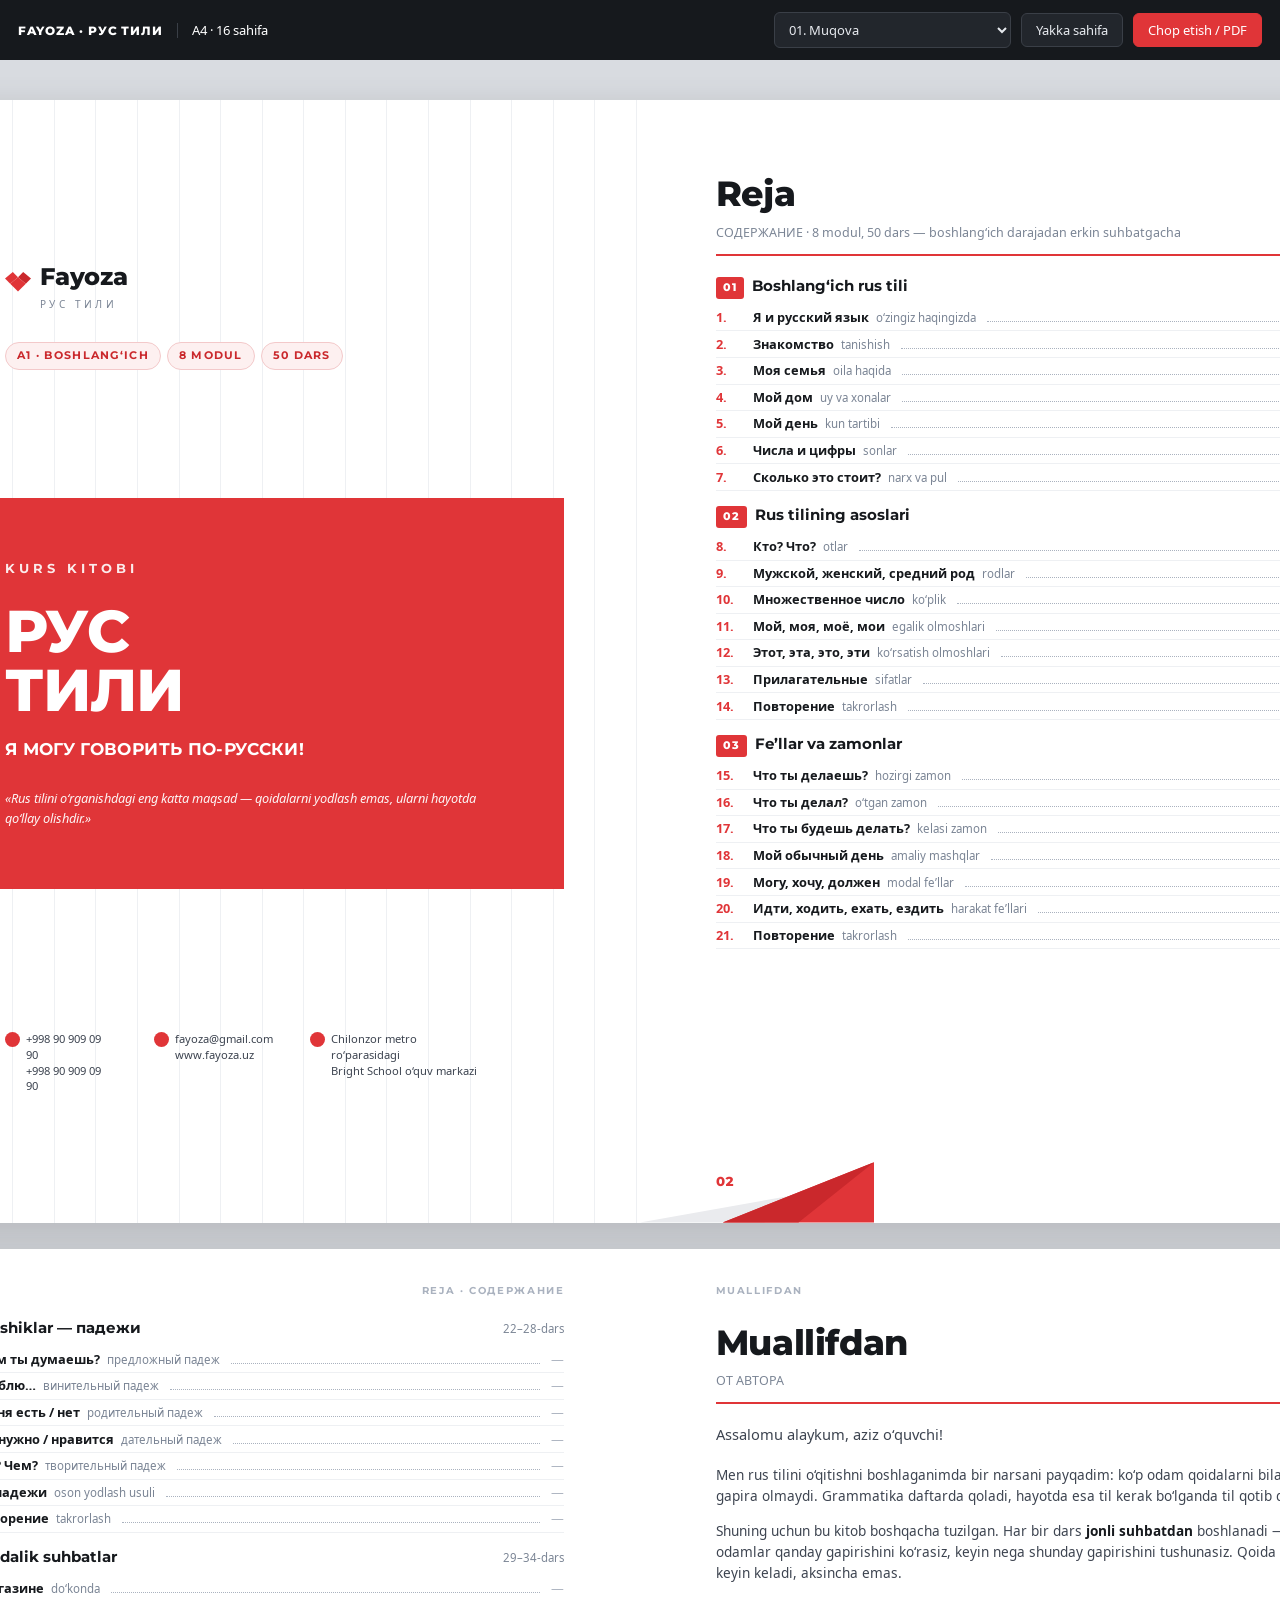
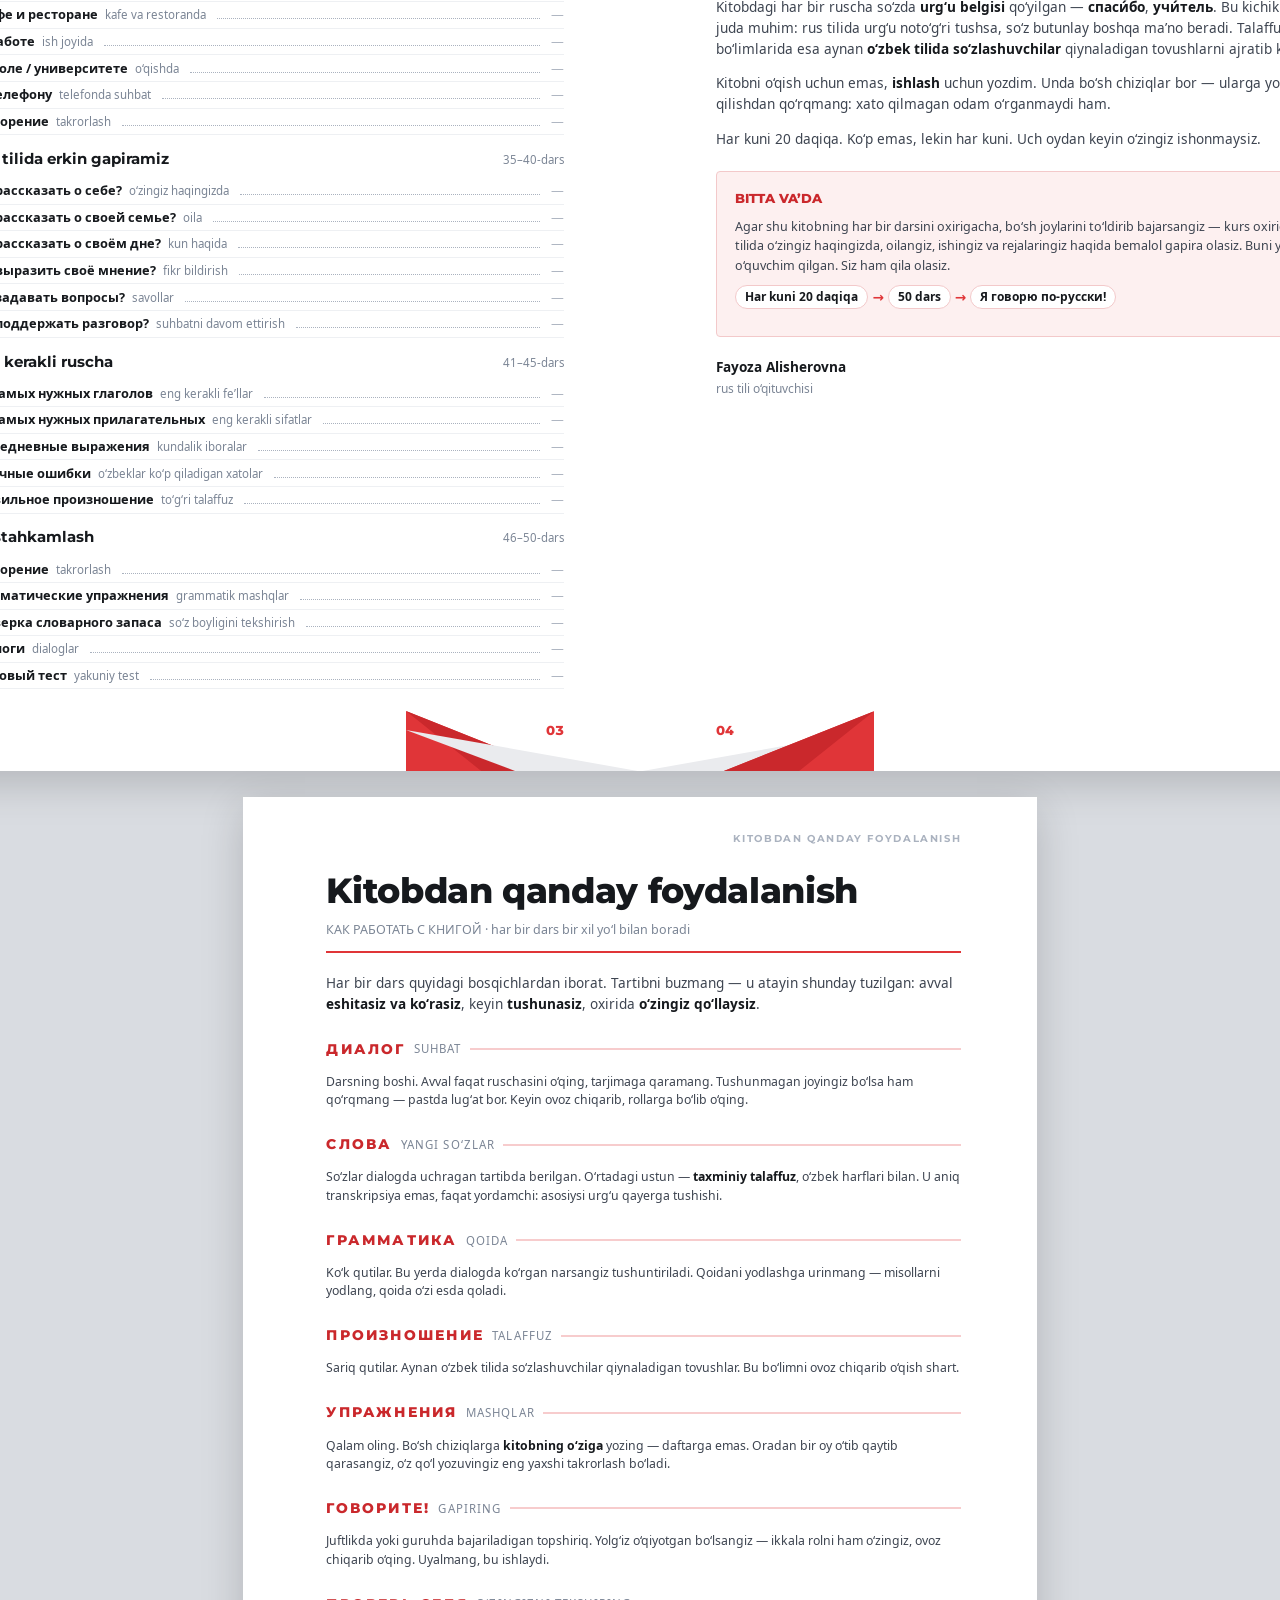
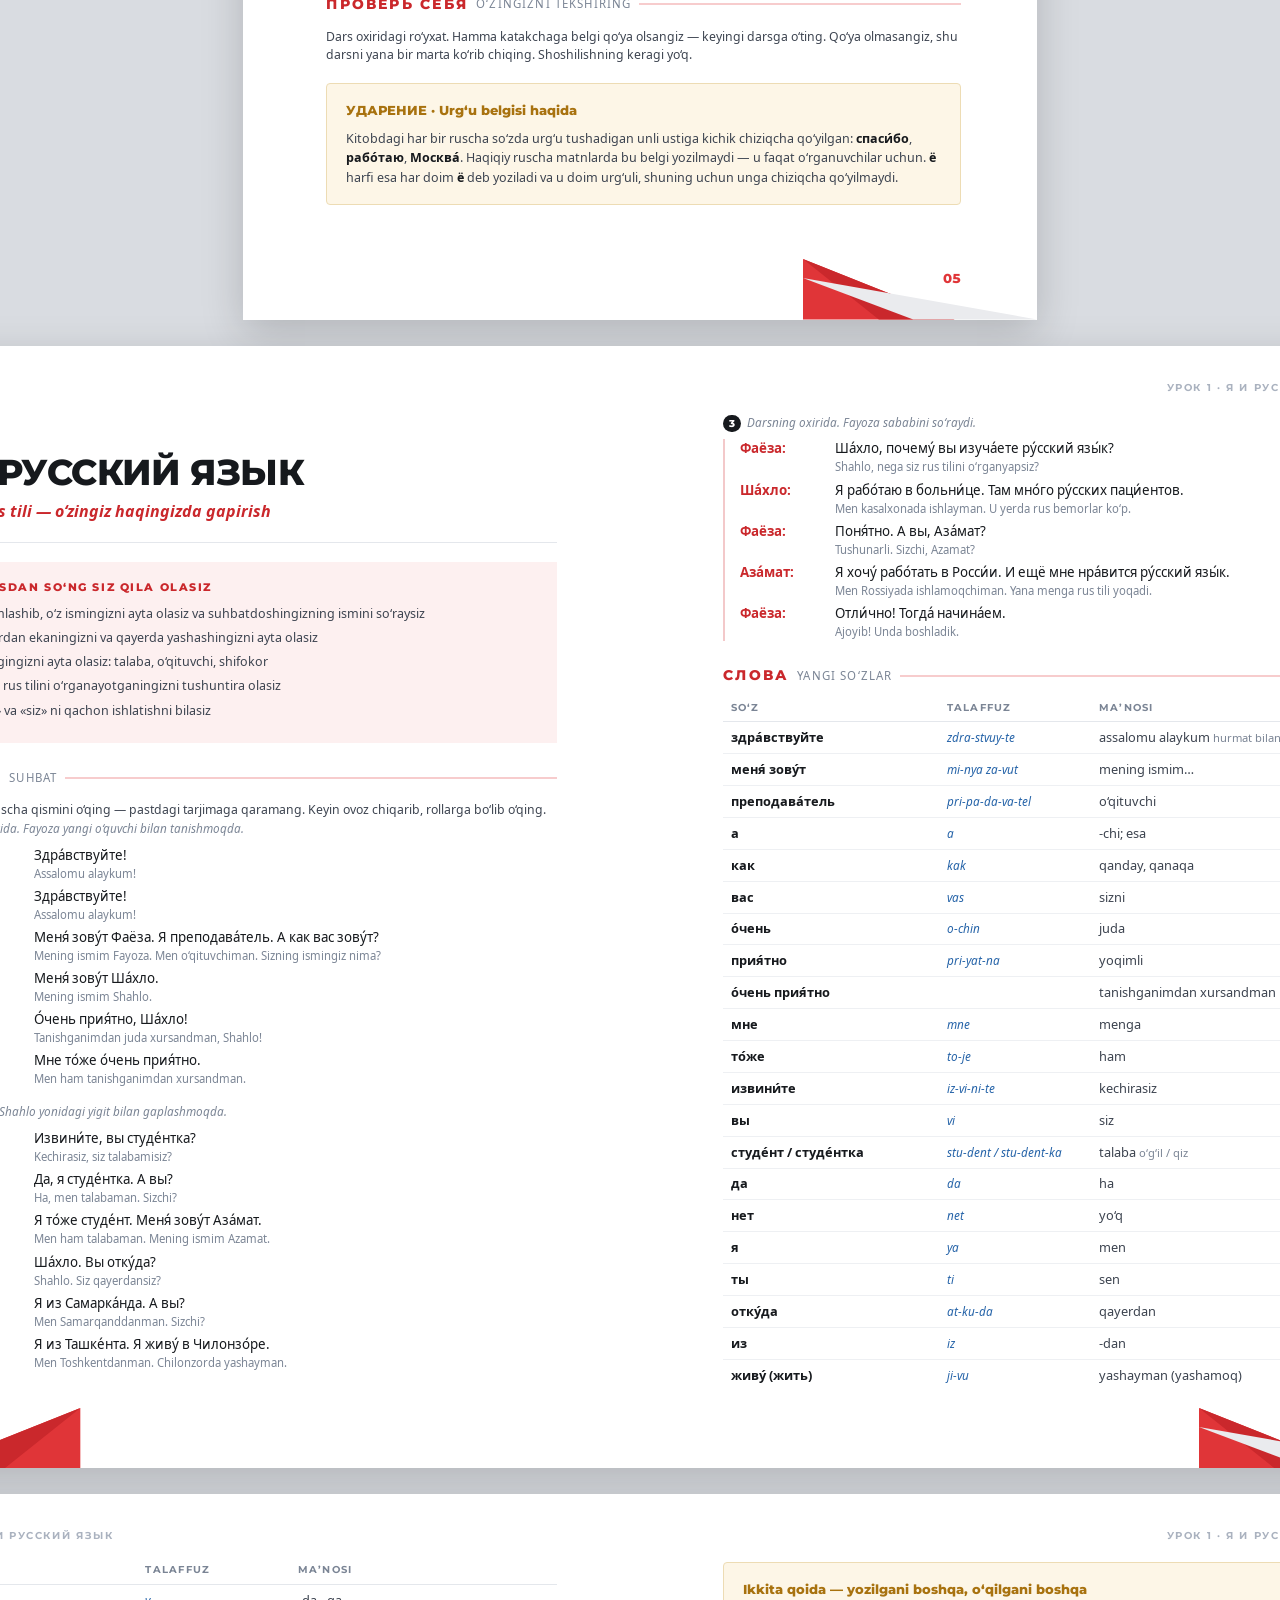
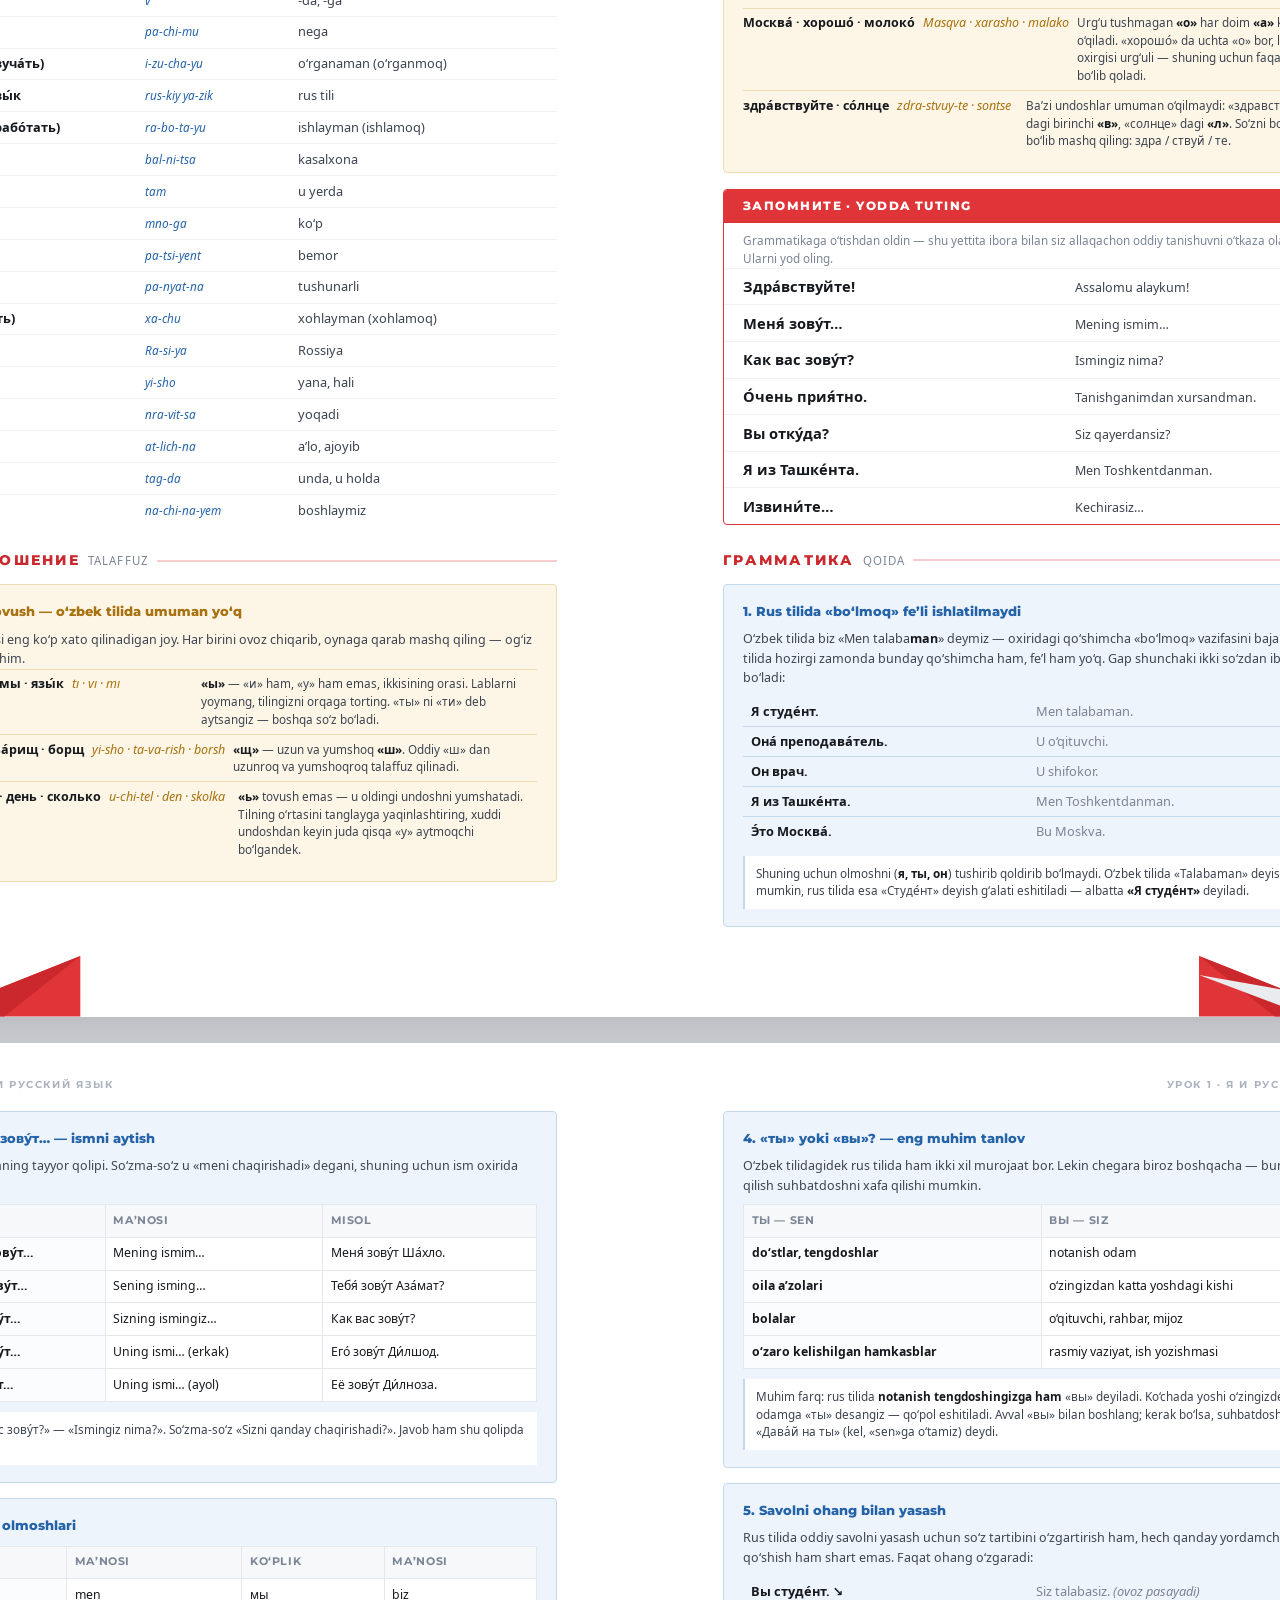
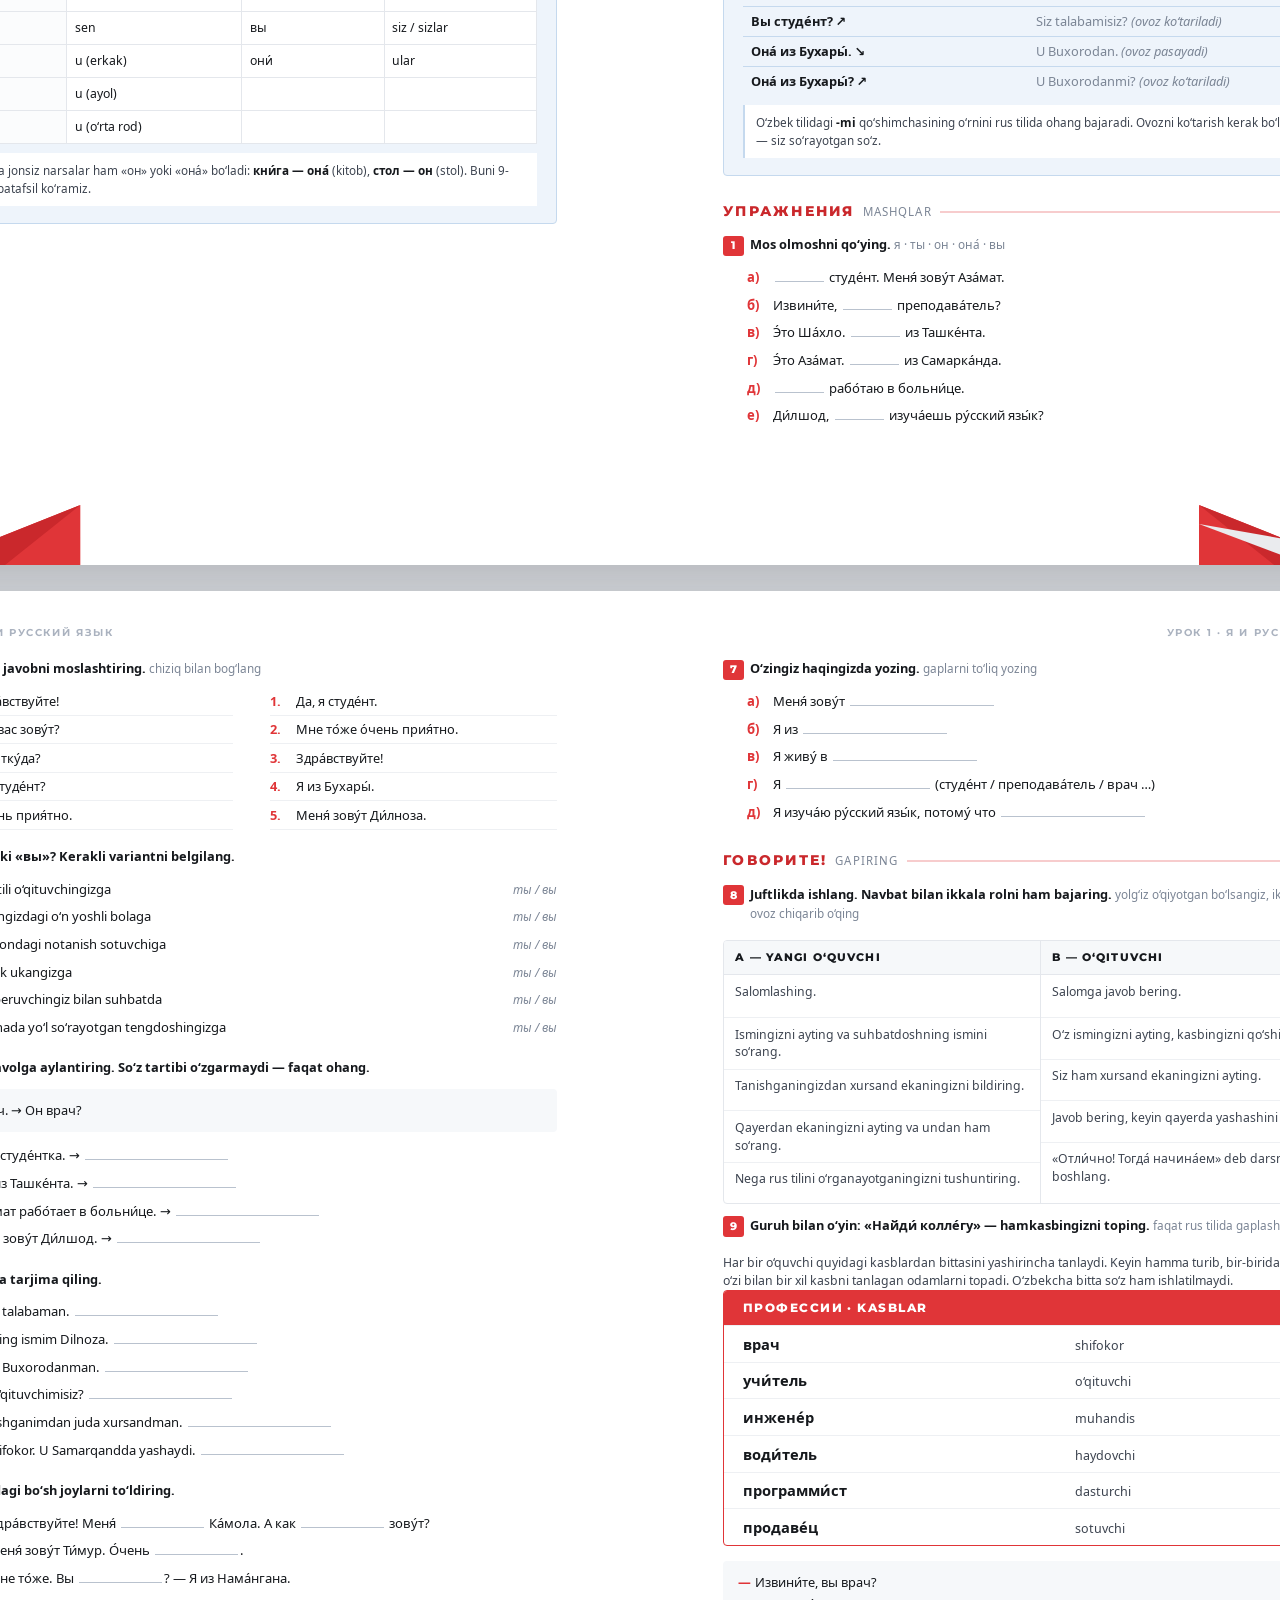
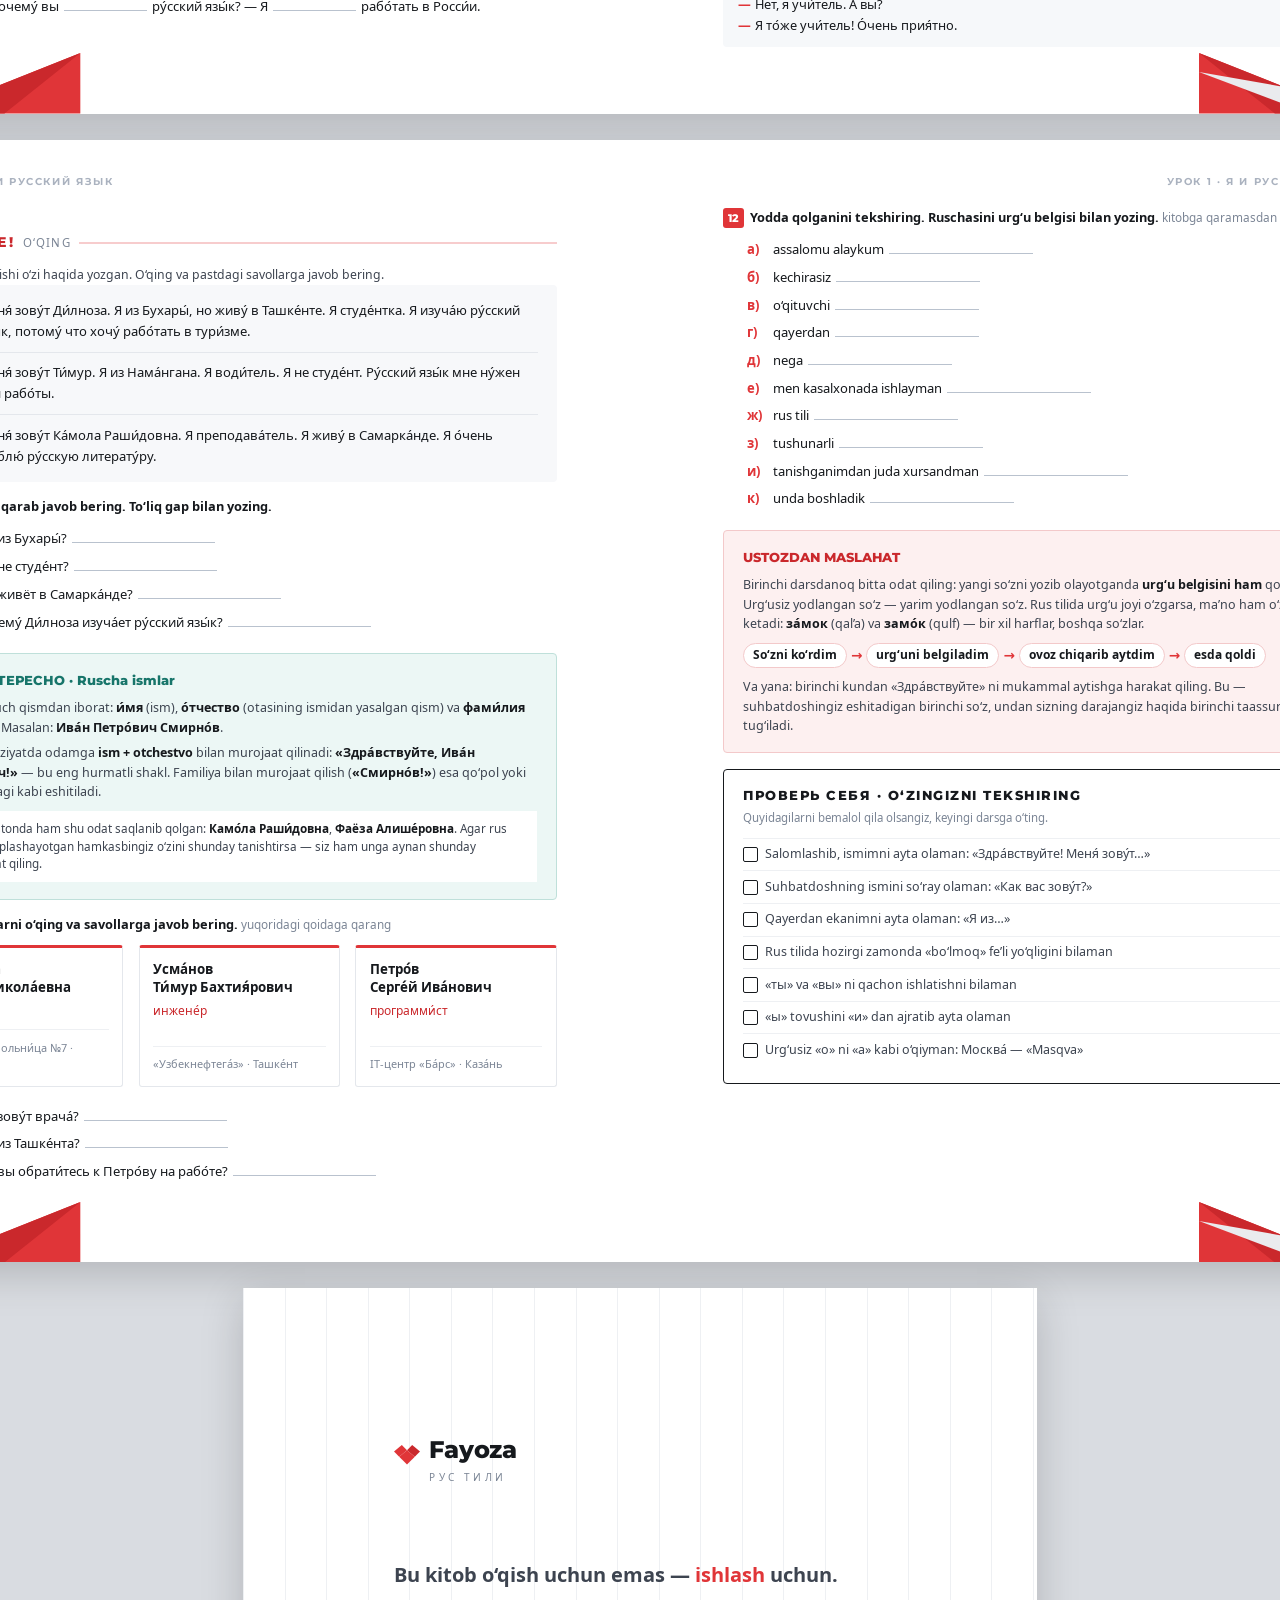
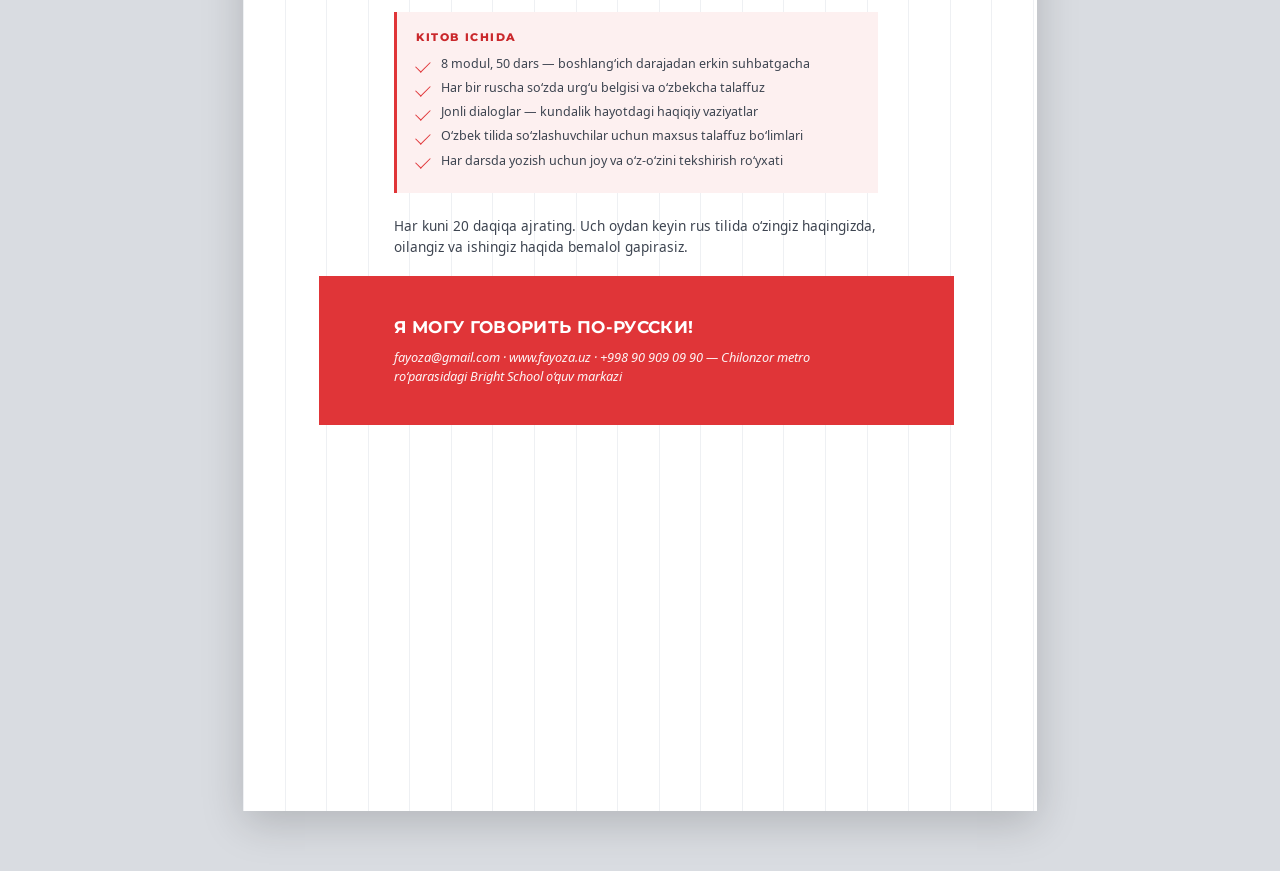
==== fayoza-kitobi/kitob-4-design/index.html @ 5c36edbb "feat: kitob-4 — haqiqiy darslik andozasidagi yangi dizayn kitob-4-design endi asosiy ish. Ruslan Rus" ====
<!DOCTYPE html>
<html lang="uz">
<head>
<meta charset="UTF-8">
<meta name="viewport" content="width=device-width, initial-scale=1.0">
<title>Fayoza · Рус тили — kurs kitobi</title>
<link rel="stylesheet" href="styles/fonts.css">
<link rel="stylesheet" href="styles/noto.css">
<link rel="stylesheet" href="styles/booklet.css">
</head>
<body>

<div class="controls-bar">
  <span class="brand-badge">Fayoza · Рус тили</span>
  <span id="fmtLabel">A4 · 16 sahifa</span>
  <span class="spacer"></span>
  <select id="pageSelect" class="page-select">
    <option value="page-1">01. Muqova</option>
    <option value="page-2">02. Reja (1–4-modul)</option>
    <option value="page-3">03. Reja (5–8-modul)</option>
    <option value="page-4">04. Muallifdan</option>
    <option value="page-5">05. Kitobdan qanday foydalanish</option>
    <option value="page-6">06. Урок 1 — Я и русский язык</option>
    <option value="page-7">07. Урок 1 — Я и русский язык</option>
    <option value="page-8">08. Урок 1 — Я и русский язык</option>
    <option value="page-9">09. Урок 1 — Я и русский язык</option>
    <option value="page-10">10. Урок 1 — Я и русский язык</option>
    <option value="page-11">11. Урок 1 — Я и русский язык</option>
    <option value="page-12">12. Урок 1 — Я и русский язык</option>
    <option value="page-13">13. Урок 1 — Я и русский язык</option>
    <option value="page-14">14. Урок 1 — Я и русский язык</option>
    <option value="page-15">15. Урок 1 — Я и русский язык</option>
    <option value="page-16">16. Orqa muqova</option>
  </select>
  <button class="control-btn" id="modeBtn">Yakka sahifa</button>
  <button class="control-btn primary" onclick="window.print()">Chop etish / PDF</button>
</div>

<div class="booklet-stage spreads-mode" id="stage">

  <!-- ==========================================================
       PAGE 1: MUQOVA
       ========================================================== -->
  <div class="spread-wrapper">
    <section class="page cover-page right-page" id="page-1">

      <div class="cover-rule-field"></div>

      <div class="cover-head">
        <div class="cover-mark">
          <svg class="cover-mark-glyph" viewBox="0 0 40 40">
            <polygon points="0,10 12,0 20,8 8,18" fill="#e03538"/>
            <polygon points="20,8 28,0 40,10 32,18" fill="#ca282c"/>
            <polygon points="8,18 20,8 32,18 20,30" fill="#e03538"/>
          </svg>
          <div>
            <div class="cover-mark-name">Fayoza</div>
            <div class="cover-mark-sub">рус тили</div>
          </div>
        </div>
      </div>

      <div class="cover-level-row">
        <span class="level-pill">A1 · Boshlang‘ich</span>
        <span class="level-pill">8 modul</span>
        <span class="level-pill">50 dars</span>
      </div>

      <div class="cover-band">
        <div class="cover-eyebrow">Kurs kitobi</div>
        <h1 class="cover-title">РУС<br>ТИЛИ</h1>
        <div class="cover-claim">Я МОГУ ГОВОРИТЬ ПО-РУССКИ!</div>
        <p class="cover-quote">«Rus tilini o‘rganishdagi eng katta maqsad — qoidalarni yodlash
        emas, ularni hayotda qo‘llay olishdir.»</p>
      </div>

      <div class="cover-meta">
        <div class="cover-meta-item">
          <span class="cover-meta-dot"></span>
          <span class="cover-meta-text">+998 90 909 09 90<br>+998 90 909 09 90</span>
        </div>
        <div class="cover-meta-item">
          <span class="cover-meta-dot"></span>
          <span class="cover-meta-text">fayoza@gmail.com<br>www.fayoza.uz</span>
        </div>
        <div class="cover-meta-item">
          <span class="cover-meta-dot"></span>
          <span class="cover-meta-text">Chilonzor metro ro‘parasidagi<br>Bright School o‘quv markazi</span>
        </div>
      </div>

    </section>

    <!-- ==========================================================
         PAGE 2: REJA (1–4-MODUL)
         ========================================================== -->
    <section class="page left-page" id="page-2">

      <h2 class="toc-head">Reja</h2>
      <div class="toc-sub">СОДЕРЖАНИЕ · 8 modul, 50 dars — boshlang‘ich darajadan erkin suhbatgacha</div>

      <div class="toc-module">
        <span class="toc-module-n">01</span>
        <span class="toc-module-name">Boshlang‘ich rus tili</span>
        <span class="toc-module-note">1–7-dars</span>
      </div>
      <div class="toc-row"><span class="toc-row-n">1.</span><span class="toc-row-ru">Я и русский язык</span> <span class="toc-row-uz">o‘zingiz haqingizda</span><span class="toc-dots"></span><span class="toc-row-p">6</span></div>
      <div class="toc-row"><span class="toc-row-n">2.</span><span class="toc-row-ru">Знакомство</span> <span class="toc-row-uz">tanishish</span><span class="toc-dots"></span><span class="toc-row-p">—</span></div>
      <div class="toc-row pending"><span class="toc-row-n">3.</span><span class="toc-row-ru">Моя семья</span> <span class="toc-row-uz">oila haqida</span><span class="toc-dots"></span><span class="toc-row-p">—</span></div>
      <div class="toc-row pending"><span class="toc-row-n">4.</span><span class="toc-row-ru">Мой дом</span> <span class="toc-row-uz">uy va xonalar</span><span class="toc-dots"></span><span class="toc-row-p">—</span></div>
      <div class="toc-row pending"><span class="toc-row-n">5.</span><span class="toc-row-ru">Мой день</span> <span class="toc-row-uz">kun tartibi</span><span class="toc-dots"></span><span class="toc-row-p">—</span></div>
      <div class="toc-row pending"><span class="toc-row-n">6.</span><span class="toc-row-ru">Числа и цифры</span> <span class="toc-row-uz">sonlar</span><span class="toc-dots"></span><span class="toc-row-p">—</span></div>
      <div class="toc-row pending"><span class="toc-row-n">7.</span><span class="toc-row-ru">Сколько это стоит?</span> <span class="toc-row-uz">narx va pul</span><span class="toc-dots"></span><span class="toc-row-p">—</span></div>

      <div class="toc-module">
        <span class="toc-module-n">02</span>
        <span class="toc-module-name">Rus tilining asoslari</span>
        <span class="toc-module-note">8–14-dars</span>
      </div>
      <div class="toc-row pending"><span class="toc-row-n">8.</span><span class="toc-row-ru">Кто? Что?</span> <span class="toc-row-uz">otlar</span><span class="toc-dots"></span><span class="toc-row-p">—</span></div>
      <div class="toc-row pending"><span class="toc-row-n">9.</span><span class="toc-row-ru">Мужской, женский, средний род</span> <span class="toc-row-uz">rodlar</span><span class="toc-dots"></span><span class="toc-row-p">—</span></div>
      <div class="toc-row pending"><span class="toc-row-n">10.</span><span class="toc-row-ru">Множественное число</span> <span class="toc-row-uz">ko‘plik</span><span class="toc-dots"></span><span class="toc-row-p">—</span></div>
      <div class="toc-row pending"><span class="toc-row-n">11.</span><span class="toc-row-ru">Мой, моя, моё, мои</span> <span class="toc-row-uz">egalik olmoshlari</span><span class="toc-dots"></span><span class="toc-row-p">—</span></div>
      <div class="toc-row pending"><span class="toc-row-n">12.</span><span class="toc-row-ru">Этот, эта, это, эти</span> <span class="toc-row-uz">ko‘rsatish olmoshlari</span><span class="toc-dots"></span><span class="toc-row-p">—</span></div>
      <div class="toc-row pending"><span class="toc-row-n">13.</span><span class="toc-row-ru">Прилагательные</span> <span class="toc-row-uz">sifatlar</span><span class="toc-dots"></span><span class="toc-row-p">—</span></div>
      <div class="toc-row pending"><span class="toc-row-n">14.</span><span class="toc-row-ru">Повторение</span> <span class="toc-row-uz">takrorlash</span><span class="toc-dots"></span><span class="toc-row-p">—</span></div>

      <div class="toc-module">
        <span class="toc-module-n">03</span>
        <span class="toc-module-name">Fe’llar va zamonlar</span>
        <span class="toc-module-note">15–21-dars</span>
      </div>
      <div class="toc-row pending"><span class="toc-row-n">15.</span><span class="toc-row-ru">Что ты делаешь?</span> <span class="toc-row-uz">hozirgi zamon</span><span class="toc-dots"></span><span class="toc-row-p">—</span></div>
      <div class="toc-row pending"><span class="toc-row-n">16.</span><span class="toc-row-ru">Что ты делал?</span> <span class="toc-row-uz">o‘tgan zamon</span><span class="toc-dots"></span><span class="toc-row-p">—</span></div>
      <div class="toc-row pending"><span class="toc-row-n">17.</span><span class="toc-row-ru">Что ты будешь делать?</span> <span class="toc-row-uz">kelasi zamon</span><span class="toc-dots"></span><span class="toc-row-p">—</span></div>
      <div class="toc-row pending"><span class="toc-row-n">18.</span><span class="toc-row-ru">Мой обычный день</span> <span class="toc-row-uz">amaliy mashqlar</span><span class="toc-dots"></span><span class="toc-row-p">—</span></div>
      <div class="toc-row pending"><span class="toc-row-n">19.</span><span class="toc-row-ru">Могу, хочу, должен</span> <span class="toc-row-uz">modal fe’llar</span><span class="toc-dots"></span><span class="toc-row-p">—</span></div>
      <div class="toc-row pending"><span class="toc-row-n">20.</span><span class="toc-row-ru">Идти, ходить, ехать, ездить</span> <span class="toc-row-uz">harakat fe’llari</span><span class="toc-dots"></span><span class="toc-row-p">—</span></div>
      <div class="toc-row pending"><span class="toc-row-n">21.</span><span class="toc-row-ru">Повторение</span> <span class="toc-row-uz">takrorlash</span><span class="toc-dots"></span><span class="toc-row-p">—</span></div>

      <div class="page-number">02</div>

      <svg class="bottom-facet" viewBox="0 0 340 80" preserveAspectRatio="none">
        <polygon points="0,80 180,80 340,25 0,80" fill="#eaebee"/>
        <polygon points="120,80 340,80 340,0" fill="#e03538"/>
        <polygon points="120,80 230,80 340,0" fill="#ca282c"/>
      </svg>

    </section>
  </div>

  <!-- ==========================================================
       PAGE 3 & PAGE 4
       ========================================================== -->
  <div class="spread-wrapper">
    <section class="page right-page" id="page-3">

      <div class="running-head">Reja · содержание</div>

      <div class="toc-module" style="margin-top:0;">
        <span class="toc-module-n">04</span>
        <span class="toc-module-name">Kelishiklar — падежи</span>
        <span class="toc-module-note">22–28-dars</span>
      </div>
      <div class="toc-row pending"><span class="toc-row-n">22.</span><span class="toc-row-ru">О чём ты думаешь?</span> <span class="toc-row-uz">предложный падеж</span><span class="toc-dots"></span><span class="toc-row-p">—</span></div>
      <div class="toc-row pending"><span class="toc-row-n">23.</span><span class="toc-row-ru">Я люблю…</span> <span class="toc-row-uz">винительный падеж</span><span class="toc-dots"></span><span class="toc-row-p">—</span></div>
      <div class="toc-row pending"><span class="toc-row-n">24.</span><span class="toc-row-ru">У меня есть / нет</span> <span class="toc-row-uz">родительный падеж</span><span class="toc-dots"></span><span class="toc-row-p">—</span></div>
      <div class="toc-row pending"><span class="toc-row-n">25.</span><span class="toc-row-ru">Мне нужно / нравится</span> <span class="toc-row-uz">дательный падеж</span><span class="toc-dots"></span><span class="toc-row-p">—</span></div>
      <div class="toc-row pending"><span class="toc-row-n">26.</span><span class="toc-row-ru">Кем? Чем?</span> <span class="toc-row-uz">творительный падеж</span><span class="toc-dots"></span><span class="toc-row-p">—</span></div>
      <div class="toc-row pending"><span class="toc-row-n">27.</span><span class="toc-row-ru">Все падежи</span> <span class="toc-row-uz">oson yodlash usuli</span><span class="toc-dots"></span><span class="toc-row-p">—</span></div>
      <div class="toc-row pending"><span class="toc-row-n">28.</span><span class="toc-row-ru">Повторение</span> <span class="toc-row-uz">takrorlash</span><span class="toc-dots"></span><span class="toc-row-p">—</span></div>

      <div class="toc-module">
        <span class="toc-module-n">05</span>
        <span class="toc-module-name">Kundalik suhbatlar</span>
        <span class="toc-module-note">29–34-dars</span>
      </div>
      <div class="toc-row pending"><span class="toc-row-n">29.</span><span class="toc-row-ru">В магазине</span> <span class="toc-row-uz">do‘konda</span><span class="toc-dots"></span><span class="toc-row-p">—</span></div>
      <div class="toc-row pending"><span class="toc-row-n">30.</span><span class="toc-row-ru">В кафе и ресторане</span> <span class="toc-row-uz">kafe va restoranda</span><span class="toc-dots"></span><span class="toc-row-p">—</span></div>
      <div class="toc-row pending"><span class="toc-row-n">31.</span><span class="toc-row-ru">На работе</span> <span class="toc-row-uz">ish joyida</span><span class="toc-dots"></span><span class="toc-row-p">—</span></div>
      <div class="toc-row pending"><span class="toc-row-n">32.</span><span class="toc-row-ru">В школе / университете</span> <span class="toc-row-uz">o‘qishda</span><span class="toc-dots"></span><span class="toc-row-p">—</span></div>
      <div class="toc-row pending"><span class="toc-row-n">33.</span><span class="toc-row-ru">По телефону</span> <span class="toc-row-uz">telefonda suhbat</span><span class="toc-dots"></span><span class="toc-row-p">—</span></div>
      <div class="toc-row pending"><span class="toc-row-n">34.</span><span class="toc-row-ru">Повторение</span> <span class="toc-row-uz">takrorlash</span><span class="toc-dots"></span><span class="toc-row-p">—</span></div>

      <div class="toc-module">
        <span class="toc-module-n">06</span>
        <span class="toc-module-name">Rus tilida erkin gapiramiz</span>
        <span class="toc-module-note">35–40-dars</span>
      </div>
      <div class="toc-row pending"><span class="toc-row-n">35.</span><span class="toc-row-ru">Как рассказать о себе?</span> <span class="toc-row-uz">o‘zingiz haqingizda</span><span class="toc-dots"></span><span class="toc-row-p">—</span></div>
      <div class="toc-row pending"><span class="toc-row-n">36.</span><span class="toc-row-ru">Как рассказать о своей семье?</span> <span class="toc-row-uz">oila</span><span class="toc-dots"></span><span class="toc-row-p">—</span></div>
      <div class="toc-row pending"><span class="toc-row-n">37.</span><span class="toc-row-ru">Как рассказать о своём дне?</span> <span class="toc-row-uz">kun haqida</span><span class="toc-dots"></span><span class="toc-row-p">—</span></div>
      <div class="toc-row pending"><span class="toc-row-n">38.</span><span class="toc-row-ru">Как выразить своё мнение?</span> <span class="toc-row-uz">fikr bildirish</span><span class="toc-dots"></span><span class="toc-row-p">—</span></div>
      <div class="toc-row pending"><span class="toc-row-n">39.</span><span class="toc-row-ru">Как задавать вопросы?</span> <span class="toc-row-uz">savollar</span><span class="toc-dots"></span><span class="toc-row-p">—</span></div>
      <div class="toc-row pending"><span class="toc-row-n">40.</span><span class="toc-row-ru">Как поддержать разговор?</span> <span class="toc-row-uz">suhbatni davom ettirish</span><span class="toc-dots"></span><span class="toc-row-p">—</span></div>

      <div class="toc-module">
        <span class="toc-module-n">07</span>
        <span class="toc-module-name">Eng kerakli ruscha</span>
        <span class="toc-module-note">41–45-dars</span>
      </div>
      <div class="toc-row pending"><span class="toc-row-n">41.</span><span class="toc-row-ru">100 самых нужных глаголов</span> <span class="toc-row-uz">eng kerakli fe’llar</span><span class="toc-dots"></span><span class="toc-row-p">—</span></div>
      <div class="toc-row pending"><span class="toc-row-n">42.</span><span class="toc-row-ru">100 самых нужных прилагательных</span> <span class="toc-row-uz">eng kerakli sifatlar</span><span class="toc-dots"></span><span class="toc-row-p">—</span></div>
      <div class="toc-row pending"><span class="toc-row-n">43.</span><span class="toc-row-ru">Повседневные выражения</span> <span class="toc-row-uz">kundalik iboralar</span><span class="toc-dots"></span><span class="toc-row-p">—</span></div>
      <div class="toc-row pending"><span class="toc-row-n">44.</span><span class="toc-row-ru">Типичные ошибки</span> <span class="toc-row-uz">o‘zbeklar ko‘p qiladigan xatolar</span><span class="toc-dots"></span><span class="toc-row-p">—</span></div>
      <div class="toc-row pending"><span class="toc-row-n">45.</span><span class="toc-row-ru">Правильное произношение</span> <span class="toc-row-uz">to‘g‘ri talaffuz</span><span class="toc-dots"></span><span class="toc-row-p">—</span></div>

      <div class="toc-module">
        <span class="toc-module-n">08</span>
        <span class="toc-module-name">Mustahkamlash</span>
        <span class="toc-module-note">46–50-dars</span>
      </div>
      <div class="toc-row pending"><span class="toc-row-n">46.</span><span class="toc-row-ru">Повторение</span> <span class="toc-row-uz">takrorlash</span><span class="toc-dots"></span><span class="toc-row-p">—</span></div>
      <div class="toc-row pending"><span class="toc-row-n">47.</span><span class="toc-row-ru">Грамматические упражнения</span> <span class="toc-row-uz">grammatik mashqlar</span><span class="toc-dots"></span><span class="toc-row-p">—</span></div>
      <div class="toc-row pending"><span class="toc-row-n">48.</span><span class="toc-row-ru">Проверка словарного запаса</span> <span class="toc-row-uz">so‘z boyligini tekshirish</span><span class="toc-dots"></span><span class="toc-row-p">—</span></div>
      <div class="toc-row pending"><span class="toc-row-n">49.</span><span class="toc-row-ru">Диалоги</span> <span class="toc-row-uz">dialoglar</span><span class="toc-dots"></span><span class="toc-row-p">—</span></div>
      <div class="toc-row pending"><span class="toc-row-n">50.</span><span class="toc-row-ru">Итоговый тест</span> <span class="toc-row-uz">yakuniy test</span><span class="toc-dots"></span><span class="toc-row-p">—</span></div>

      <div class="page-number">03</div>

      <svg class="bottom-facet" viewBox="0 0 340 80" preserveAspectRatio="none">
        <polygon points="0,0 0,80 220,80" fill="#e03538"/>
        <polygon points="0,0 110,80 220,80" fill="#ca282c"/>
        <polygon points="0,25 160,80 340,80" fill="#eaebee"/>
      </svg>

    </section>

    <section class="page left-page" id="page-4">

      <div class="running-head">Muallifdan</div>

      <h2 class="toc-head">Muallifdan</h2>
      <div class="toc-sub">ОТ АВТОРА</div>

      <p class="lead" style="margin-bottom:5mm;">Assalomu alaykum, aziz o‘quvchi!</p>

      <p class="body-text" style="margin-bottom:3.5mm;">Men rus tilini o‘qitishni boshlaganimda
      bir narsani payqadim: ko‘p odam qoidalarni biladi, lekin gapira olmaydi. Grammatika
      daftarda qoladi, hayotda esa til kerak bo‘lganda til qotib qoladi.</p>

      <p class="body-text" style="margin-bottom:3.5mm;">Shuning uchun bu kitob boshqacha
      tuzilgan. Har bir dars <b>jonli suhbatdan</b> boshlanadi — siz avval odamlar qanday
      gapirishini ko‘rasiz, keyin nega shunday gapirishini tushunasiz. Qoida suhbatdan keyin
      keladi, aksincha emas.</p>

      <p class="body-text" style="margin-bottom:3.5mm;">Kitobdagi har bir ruscha so‘zda
      <b>urg‘u belgisi</b> qo‘yilgan — <span class="ru">спаси́бо</span>, <span class="ru">учи́тель</span>.
      Bu kichik chiziqcha juda muhim: rus tilida urg‘u noto‘g‘ri tushsa, so‘z butunlay
      boshqa ma’no beradi. Talaffuz bo‘limlarida esa aynan <b>o‘zbek tilida so‘zlashuvchilar</b>
      qiynaladigan tovushlarni ajratib ko‘rsatdim.</p>

      <p class="body-text" style="margin-bottom:3.5mm;">Kitobni o‘qish uchun emas,
      <b>ishlash</b> uchun yozdim. Unda bo‘sh chiziqlar bor — ularga yozing. Xato qilishdan
      qo‘rqmang: xato qilmagan odam o‘rganmaydi ham.</p>

      <p class="body-text" style="margin-bottom:6mm;">Har kuni 20 daqiqa. Ko‘p emas, lekin
      har kuni. Uch oydan keyin o‘zingiz ishonmaysiz.</p>

      <div class="advice">
        <div class="advice-title">BITTA VA’DA</div>
        <p>Agar shu kitobning har bir darsini oxirigacha, bo‘sh joylarini to‘ldirib
        bajarsangiz — kurs oxirida rus tilida o‘zingiz haqingizda, oilangiz, ishingiz va
        rejalaringiz haqida bemalol gapira olasiz. Buni yuzlab o‘quvchim qilgan. Siz ham
        qila olasiz.</p>
        <div class="chain">
          <span class="chip">Har kuni 20 daqiqa</span>
          <span class="arrow">→</span>
          <span class="chip">50 dars</span>
          <span class="arrow">→</span>
          <span class="chip">Я говорю по-русски!</span>
        </div>
      </div>

      <p class="body-text" style="margin-top:5mm;"><b>Fayoza Alisherovna</b><br>
      <span style="color:#7b8595;font-size:9pt;">rus tili o‘qituvchisi</span></p>

      <div class="page-number">04</div>

      <svg class="bottom-facet" viewBox="0 0 340 80" preserveAspectRatio="none">
        <polygon points="0,80 180,80 340,25 0,80" fill="#eaebee"/>
        <polygon points="120,80 340,80 340,0" fill="#e03538"/>
        <polygon points="120,80 230,80 340,0" fill="#ca282c"/>
      </svg>

    </section>
  </div>

  <!-- ==========================================================
       PAGE 5: KITOBDAN QANDAY FOYDALANISH
       ========================================================== -->
  <div class="spread-wrapper">
    <section class="page right-page" id="page-5">

      <div class="running-head">Kitobdan qanday foydalanish</div>

      <h2 class="toc-head">Kitobdan qanday foydalanish</h2>
      <div class="toc-sub">КАК РАБОТАТЬ С КНИГОЙ · har bir dars bir xil yo‘l bilan boradi</div>

      <p class="body-text" style="margin-bottom:4mm;">Har bir dars quyidagi bosqichlardan
      iborat. Tartibni buzmang — u atayin shunday tuzilgan: avval <b>eshitasiz va ko‘rasiz</b>,
      keyin <b>tushunasiz</b>, oxirida <b>o‘zingiz qo‘llaysiz</b>.</p>

      <div class="sec">
        <span class="sec-ru">ДИАЛОГ</span>
        <span class="sec-uz">Suhbat</span>
        <span class="sec-line"></span>
      </div>
      <p class="body-text-sm" style="margin-bottom:4mm;">Darsning boshi. Avval faqat ruschasini
      o‘qing, tarjimaga qaramang. Tushunmagan joyingiz bo‘lsa ham qo‘rqmang — pastda lug‘at bor.
      Keyin ovoz chiqarib, rollarga bo‘lib o‘qing.</p>

      <div class="sec">
        <span class="sec-ru">СЛОВА</span>
        <span class="sec-uz">Yangi so‘zlar</span>
        <span class="sec-line"></span>
      </div>
      <p class="body-text-sm" style="margin-bottom:4mm;">So‘zlar dialogda uchragan tartibda
      berilgan. O‘rtadagi ustun — <b>taxminiy talaffuz</b>, o‘zbek harflari bilan. U aniq
      transkripsiya emas, faqat yordamchi: asosiysi urg‘u qayerga tushishi.</p>

      <div class="sec">
        <span class="sec-ru">ГРАММАТИКА</span>
        <span class="sec-uz">Qoida</span>
        <span class="sec-line"></span>
      </div>
      <p class="body-text-sm" style="margin-bottom:4mm;">Ko‘k qutilar. Bu yerda dialogda
      ko‘rgan narsangiz tushuntiriladi. Qoidani yodlashga urinmang — misollarni yodlang,
      qoida o‘zi esda qoladi.</p>

      <div class="sec">
        <span class="sec-ru">ПРОИЗНОШЕНИЕ</span>
        <span class="sec-uz">Talaffuz</span>
        <span class="sec-line"></span>
      </div>
      <p class="body-text-sm" style="margin-bottom:4mm;">Sariq qutilar. Aynan o‘zbek tilida
      so‘zlashuvchilar qiynaladigan tovushlar. Bu bo‘limni ovoz chiqarib o‘qish shart.</p>

      <div class="sec">
        <span class="sec-ru">УПРАЖНЕНИЯ</span>
        <span class="sec-uz">Mashqlar</span>
        <span class="sec-line"></span>
      </div>
      <p class="body-text-sm" style="margin-bottom:4mm;">Qalam oling. Bo‘sh chiziqlarga
      <b>kitobning o‘ziga</b> yozing — daftarga emas. Oradan bir oy o‘tib qaytib qarasangiz,
      o‘z qo‘l yozuvingiz eng yaxshi takrorlash bo‘ladi.</p>

      <div class="sec">
        <span class="sec-ru">ГОВОРИТЕ!</span>
        <span class="sec-uz">Gapiring</span>
        <span class="sec-line"></span>
      </div>
      <p class="body-text-sm" style="margin-bottom:4mm;">Juftlikda yoki guruhda bajariladigan
      topshiriq. Yolg‘iz o‘qiyotgan bo‘lsangiz — ikkala rolni ham o‘zingiz, ovoz chiqarib
      o‘qing. Uyalmang, bu ishlaydi.</p>

      <div class="sec">
        <span class="sec-ru">ПРОВЕРЬ СЕБЯ</span>
        <span class="sec-uz">O‘zingizni tekshiring</span>
        <span class="sec-line"></span>
      </div>
      <p class="body-text-sm" style="margin-bottom:5mm;">Dars oxiridagi ro‘yxat. Hamma
      katakchaga belgi qo‘ya olsangiz — keyingi darsga o‘ting. Qo‘ya olmasangiz, shu darsni
      yana bir marta ko‘rib chiqing. Shoshilishning keragi yo‘q.</p>

      <div class="pron">
        <div class="pron-title">УДАРЕНИЕ · Urg‘u belgisi haqida</div>
        <p>Kitobdagi har bir ruscha so‘zda urg‘u tushadigan unli ustiga kichik chiziqcha
        qo‘yilgan: <b>спаси́бо</b>, <b>рабо́таю</b>, <b>Москва́</b>. Haqiqiy ruscha matnlarda
        bu belgi yozilmaydi — u faqat o‘rganuvchilar uchun. <b>ё</b> harfi esa har doim
        <b>ё</b> deb yoziladi va u doim urg‘uli, shuning uchun unga chiziqcha qo‘yilmaydi.</p>
      </div>

      <div class="page-number">05</div>

      <svg class="bottom-facet" viewBox="0 0 340 80" preserveAspectRatio="none">
        <polygon points="0,0 0,80 220,80" fill="#e03538"/>
        <polygon points="0,0 110,80 220,80" fill="#ca282c"/>
        <polygon points="0,25 160,80 340,80" fill="#eaebee"/>
      </svg>

    </section>
  </div>

  <!-- LESSONS:START -->
    <!-- ==========================================================
         PAGE 6 & PAGE 7
         ========================================================== -->
    <div class="spread-wrapper">
      <section class="page left-page" id="page-6">
        <div class="lesson-eyebrow">УРОК 1</div>
        <h1 class="lesson-title">Я И РУССКИЙ ЯЗЫК</h1>
        <div class="lesson-title-uz">Men va rus tili — o‘zingiz haqingizda gapirish</div>

        <div class="cando">
          <div class="cando-title">BU DARSDAN SO‘NG SIZ QILA OLASIZ</div>
          <ul class="cando-list">
            <li>Salomlashib, o‘z ismingizni ayta olasiz va suhbatdoshingizning ismini so‘raysiz</li>
            <li>Qayerdan ekaningizni va qayerda yashashingizni ayta olasiz</li>
            <li>Kimligingizni ayta olasiz: talaba, o‘qituvchi, shifokor</li>
            <li>Nega rus tilini o‘rganayotganingizni tushuntira olasiz</li>
            <li>«sen» va «siz» ni qachon ishlatishni bilasiz</li>
          </ul>
        </div>

        <div class="sec">
          <span class="sec-ru">ДИАЛОГ</span>
          <span class="sec-uz">Suhbat</span>
          <span class="sec-line"></span>
        </div>

        <p class="body-text-sm">Avval faqat ruscha qismini o‘qing — pastdagi tarjimaga qaramang. Keyin ovoz chiqarib, rollarga bo‘lib o‘qing.</p>

        <div class="dlg">
          <div class="dlg-scene"><span class="dlg-scene-n">1</span><span>Til markazida. Fayoza yangi o‘quvchi bilan tanishmoqda.</span></div>
          <div class="dlg-body">
            <div class="dlg-line"><span class="dlg-who">Фаёза:</span><span class="dlg-text">Здра́вствуйте!<span class="dlg-tr">Assalomu alaykum!</span></span></div>
            <div class="dlg-line"><span class="dlg-who">Ша́хло:</span><span class="dlg-text">Здра́вствуйте!<span class="dlg-tr">Assalomu alaykum!</span></span></div>
            <div class="dlg-line"><span class="dlg-who">Фаёза:</span><span class="dlg-text">Меня́ зову́т Фаёза. Я преподава́тель. А как вас зову́т?<span class="dlg-tr">Mening ismim Fayoza. Men o‘qituvchiman. Sizning ismingiz nima?</span></span></div>
            <div class="dlg-line"><span class="dlg-who">Ша́хло:</span><span class="dlg-text">Меня́ зову́т Ша́хло.<span class="dlg-tr">Mening ismim Shahlo.</span></span></div>
            <div class="dlg-line"><span class="dlg-who">Фаёза:</span><span class="dlg-text">О́чень прия́тно, Ша́хло!<span class="dlg-tr">Tanishganimdan juda xursandman, Shahlo!</span></span></div>
            <div class="dlg-line"><span class="dlg-who">Ша́хло:</span><span class="dlg-text">Мне то́же о́чень прия́тно.<span class="dlg-tr">Men ham tanishganimdan xursandman.</span></span></div>
          </div>
        </div>

        <div class="dlg">
          <div class="dlg-scene"><span class="dlg-scene-n">2</span><span>Guruhda. Shahlo yonidagi yigit bilan gaplashmoqda.</span></div>
          <div class="dlg-body">
            <div class="dlg-line"><span class="dlg-who">Аза́мат:</span><span class="dlg-text">Извини́те, вы студе́нтка?<span class="dlg-tr">Kechirasiz, siz talabamisiz?</span></span></div>
            <div class="dlg-line"><span class="dlg-who">Ша́хло:</span><span class="dlg-text">Да, я студе́нтка. А вы?<span class="dlg-tr">Ha, men talabaman. Sizchi?</span></span></div>
            <div class="dlg-line"><span class="dlg-who">Аза́мат:</span><span class="dlg-text">Я то́же студе́нт. Меня́ зову́т Аза́мат.<span class="dlg-tr">Men ham talabaman. Mening ismim Azamat.</span></span></div>
            <div class="dlg-line"><span class="dlg-who">Ша́хло:</span><span class="dlg-text">Ша́хло. Вы отку́да?<span class="dlg-tr">Shahlo. Siz qayerdansiz?</span></span></div>
            <div class="dlg-line"><span class="dlg-who">Аза́мат:</span><span class="dlg-text">Я из Самарка́нда. А вы?<span class="dlg-tr">Men Samarqanddanman. Sizchi?</span></span></div>
            <div class="dlg-line"><span class="dlg-who">Ша́хло:</span><span class="dlg-text">Я из Ташке́нта. Я живу́ в Чилонзо́ре.<span class="dlg-tr">Men Toshkentdanman. Chilonzorda yashayman.</span></span></div>
          </div>
        </div>

        <div class="page-number">06</div>

        <svg class="bottom-facet" viewBox="0 0 340 80" preserveAspectRatio="none">
          <polygon points="0,80 180,80 340,25 0,80" fill="#eaebee"/>
          <polygon points="120,80 340,80 340,0" fill="#e03538"/>
          <polygon points="120,80 230,80 340,0" fill="#ca282c"/>
        </svg>
      </section>

      <section class="page right-page" id="page-7">
        <div class="running-head">УРОК 1 · Я и русский язык</div>

        <div class="dlg">
          <div class="dlg-scene"><span class="dlg-scene-n">3</span><span>Darsning oxirida. Fayoza sababini so‘raydi.</span></div>
          <div class="dlg-body">
            <div class="dlg-line"><span class="dlg-who">Фаёза:</span><span class="dlg-text">Ша́хло, почему́ вы изуча́ете ру́сский язы́к?<span class="dlg-tr">Shahlo, nega siz rus tilini o‘rganyapsiz?</span></span></div>
            <div class="dlg-line"><span class="dlg-who">Ша́хло:</span><span class="dlg-text">Я рабо́таю в больни́це. Там мно́го ру́сских паци́ентов.<span class="dlg-tr">Men kasalxonada ishlayman. U yerda rus bemorlar ko‘p.</span></span></div>
            <div class="dlg-line"><span class="dlg-who">Фаёза:</span><span class="dlg-text">Поня́тно. А вы, Аза́мат?<span class="dlg-tr">Tushunarli. Sizchi, Azamat?</span></span></div>
            <div class="dlg-line"><span class="dlg-who">Аза́мат:</span><span class="dlg-text">Я хочу́ рабо́тать в Росси́и. И ещё мне нра́вится ру́сский язы́к.<span class="dlg-tr">Men Rossiyada ishlamoqchiman. Yana menga rus tili yoqadi.</span></span></div>
            <div class="dlg-line"><span class="dlg-who">Фаёза:</span><span class="dlg-text">Отли́чно! Тогда́ начина́ем.<span class="dlg-tr">Ajoyib! Unda boshladik.</span></span></div>
          </div>
        </div>

        <div class="sec">
          <span class="sec-ru">СЛОВА</span>
          <span class="sec-uz">Yangi so‘zlar</span>
          <span class="sec-line"></span>
        </div>

        <table class="vocab">
          <thead><tr><th>So‘z</th><th>Talaffuz</th><th>Ma’nosi</th></tr></thead>
          <tbody>
            <tr><td class="v-ru">здра́вствуйте</td><td class="v-tr">zdra-stvuy-te</td><td class="v-uz">assalomu alaykum <span class="v-note">hurmat bilan</span></td></tr>
            <tr><td class="v-ru">меня́ зову́т</td><td class="v-tr">mi-nya za-vut</td><td class="v-uz">mening ismim…</td></tr>
            <tr><td class="v-ru">преподава́тель</td><td class="v-tr">pri-pa-da-va-tel</td><td class="v-uz">o‘qituvchi</td></tr>
            <tr><td class="v-ru">а</td><td class="v-tr">a</td><td class="v-uz">-chi; esa</td></tr>
            <tr><td class="v-ru">как</td><td class="v-tr">kak</td><td class="v-uz">qanday, qanaqa</td></tr>
            <tr><td class="v-ru">вас</td><td class="v-tr">vas</td><td class="v-uz">sizni</td></tr>
            <tr><td class="v-ru">о́чень</td><td class="v-tr">o-chin</td><td class="v-uz">juda</td></tr>
            <tr><td class="v-ru">прия́тно</td><td class="v-tr">pri-yat-na</td><td class="v-uz">yoqimli</td></tr>
            <tr><td class="v-ru">о́чень прия́тно</td><td class="v-tr"></td><td class="v-uz">tanishganimdan xursandman</td></tr>
            <tr><td class="v-ru">мне</td><td class="v-tr">mne</td><td class="v-uz">menga</td></tr>
            <tr><td class="v-ru">то́же</td><td class="v-tr">to-je</td><td class="v-uz">ham</td></tr>
            <tr><td class="v-ru">извини́те</td><td class="v-tr">iz-vi-ni-te</td><td class="v-uz">kechirasiz</td></tr>
            <tr><td class="v-ru">вы</td><td class="v-tr">vi</td><td class="v-uz">siz</td></tr>
            <tr><td class="v-ru">студе́нт / студе́нтка</td><td class="v-tr">stu-dent / stu-dent-ka</td><td class="v-uz">talaba <span class="v-note">o‘g‘il / qiz</span></td></tr>
            <tr><td class="v-ru">да</td><td class="v-tr">da</td><td class="v-uz">ha</td></tr>
            <tr><td class="v-ru">нет</td><td class="v-tr">net</td><td class="v-uz">yo‘q</td></tr>
            <tr><td class="v-ru">я</td><td class="v-tr">ya</td><td class="v-uz">men</td></tr>
            <tr><td class="v-ru">ты</td><td class="v-tr">ti</td><td class="v-uz">sen</td></tr>
            <tr><td class="v-ru">отку́да</td><td class="v-tr">at-ku-da</td><td class="v-uz">qayerdan</td></tr>
            <tr><td class="v-ru">из</td><td class="v-tr">iz</td><td class="v-uz">-dan</td></tr>
            <tr><td class="v-ru">живу́ (жить)</td><td class="v-tr">ji-vu</td><td class="v-uz">yashayman (yashamoq)</td></tr>
          </tbody>
        </table>

        <div class="page-number">07</div>

        <svg class="bottom-facet" viewBox="0 0 340 80" preserveAspectRatio="none">
          <polygon points="0,0 0,80 220,80" fill="#e03538"/>
          <polygon points="0,0 110,80 220,80" fill="#ca282c"/>
          <polygon points="0,25 160,80 340,80" fill="#eaebee"/>
        </svg>
      </section>
    </div>


    <!-- ==========================================================
         PAGE 8 & PAGE 9
         ========================================================== -->
    <div class="spread-wrapper">
      <section class="page left-page" id="page-8">
        <div class="running-head">УРОК 1 · Я и русский язык</div>

        <table class="vocab">
          <thead><tr><th>So‘z</th><th>Talaffuz</th><th>Ma’nosi</th></tr></thead>
          <tbody>
            <tr><td class="v-ru">в</td><td class="v-tr">v</td><td class="v-uz">-da, -ga</td></tr>
            <tr><td class="v-ru">почему́</td><td class="v-tr">pa-chi-mu</td><td class="v-uz">nega</td></tr>
            <tr><td class="v-ru">изуча́ю (изуча́ть)</td><td class="v-tr">i-zu-cha-yu</td><td class="v-uz">o‘rganaman (o‘rganmoq)</td></tr>
            <tr><td class="v-ru">ру́сский язы́к</td><td class="v-tr">rus-kiy ya-zik</td><td class="v-uz">rus tili</td></tr>
            <tr><td class="v-ru">рабо́таю (рабо́тать)</td><td class="v-tr">ra-bo-ta-yu</td><td class="v-uz">ishlayman (ishlamoq)</td></tr>
            <tr><td class="v-ru">больни́ца</td><td class="v-tr">bal-ni-tsa</td><td class="v-uz">kasalxona</td></tr>
            <tr><td class="v-ru">там</td><td class="v-tr">tam</td><td class="v-uz">u yerda</td></tr>
            <tr><td class="v-ru">мно́го</td><td class="v-tr">mno-ga</td><td class="v-uz">ko‘p</td></tr>
            <tr><td class="v-ru">паци́ент</td><td class="v-tr">pa-tsi-yent</td><td class="v-uz">bemor</td></tr>
            <tr><td class="v-ru">поня́тно</td><td class="v-tr">pa-nyat-na</td><td class="v-uz">tushunarli</td></tr>
            <tr><td class="v-ru">хочу́ (хоте́ть)</td><td class="v-tr">xa-chu</td><td class="v-uz">xohlayman (xohlamoq)</td></tr>
            <tr><td class="v-ru">Росси́я</td><td class="v-tr">Ra-si-ya</td><td class="v-uz">Rossiya</td></tr>
            <tr><td class="v-ru">ещё</td><td class="v-tr">yi-sho</td><td class="v-uz">yana, hali</td></tr>
            <tr><td class="v-ru">нра́вится</td><td class="v-tr">nra-vit-sa</td><td class="v-uz">yoqadi</td></tr>
            <tr><td class="v-ru">отли́чно</td><td class="v-tr">at-lich-na</td><td class="v-uz">a’lo, ajoyib</td></tr>
            <tr><td class="v-ru">тогда́</td><td class="v-tr">tag-da</td><td class="v-uz">unda, u holda</td></tr>
            <tr><td class="v-ru">начина́ем</td><td class="v-tr">na-chi-na-yem</td><td class="v-uz">boshlaymiz</td></tr>
          </tbody>
        </table>

        <div class="sec">
          <span class="sec-ru">ПРОИЗНОШЕНИЕ</span>
          <span class="sec-uz">Talaffuz</span>
          <span class="sec-line"></span>
        </div>

        <div class="pron">
          <div class="pron-title">Uchta tovush — o‘zbek tilida umuman yo‘q</div>
          <p>Bu uchtasi eng ko‘p xato qilinadigan joy. Har birini ovoz chiqarib, oynaga qarab mashq qiling — og‘iz shakli muhim.</p>
          <div class="pron-row"><span class="pron-ru">ты · вы · мы · язы́к</span><span class="pron-say">tı · vı · mı</span><span class="pron-why"><b>«ы»</b> — «и» ham, «у» ham emas, ikkisining orasi. Lablarni yoymang, tilingizni orqaga torting. «ты» ni «ти» deb aytsangiz — boshqa so‘z bo‘ladi.</span></div>
          <div class="pron-row"><span class="pron-ru">ещё · това́рищ · борщ</span><span class="pron-say">yi-sho · ta-va-rish · borsh</span><span class="pron-why"><b>«щ»</b> — uzun va yumshoq <b>«ш»</b>. Oddiy «ш» dan uzunroq va yumshoqroq talaffuz qilinadi.</span></div>
          <div class="pron-row"><span class="pron-ru">учи́тель · день · сколько</span><span class="pron-say">u-chi-tel · den · skolka</span><span class="pron-why"><b>«ь»</b> tovush emas — u oldingi undoshni yumshatadi. Tilning o‘rtasini tanglayga yaqinlashtiring, xuddi undoshdan keyin juda qisqa «y» aytmoqchi bo‘lgandek.</span></div>
        </div>

        <div class="page-number">08</div>

        <svg class="bottom-facet" viewBox="0 0 340 80" preserveAspectRatio="none">
          <polygon points="0,80 180,80 340,25 0,80" fill="#eaebee"/>
          <polygon points="120,80 340,80 340,0" fill="#e03538"/>
          <polygon points="120,80 230,80 340,0" fill="#ca282c"/>
        </svg>
      </section>

      <section class="page right-page" id="page-9">
        <div class="running-head">УРОК 1 · Я и русский язык</div>

        <div class="pron">
          <div class="pron-title">Ikkita qoida — yozilgani boshqa, o‘qilgani boshqa</div>
          <div class="pron-row"><span class="pron-ru">Москва́ · хорошо́ · молоко́</span><span class="pron-say">Masqva · xarasho · malako</span><span class="pron-why">Urg‘u tushmagan <b>«о»</b> har doim <b>«а»</b> kabi o‘qiladi. «хорошо́» da uchta «о» bor, lekin faqat oxirgisi urg‘uli — shuning uchun faqat u «о» bo‘lib qoladi.</span></div>
          <div class="pron-row"><span class="pron-ru">здра́вствуйте · со́лнце</span><span class="pron-say">zdra-stvuy-te · sontse</span><span class="pron-why">Ba’zi undoshlar umuman o‘qilmaydi: «здравствуйте» dagi birinchi <b>«в»</b>, «солнце» dagi <b>«л»</b>. So‘zni bo‘g‘inlarga bo‘lib mashq qiling: здра / ствуй / те.</span></div>
        </div>

        <div class="keyph">
          <div class="keyph-title">ЗАПОМНИТЕ · Yodda tuting</div>
          <div class="keyph-sub">Grammatikaga o‘tishdan oldin — shu yettita ibora bilan siz allaqachon oddiy tanishuvni o‘tkaza olasiz. Ularni yod oling.</div>
          <div class="keyph-row"><span class="keyph-ru">Здра́вствуйте!</span><span class="keyph-uz">Assalomu alaykum!</span></div>
          <div class="keyph-row"><span class="keyph-ru">Меня́ зову́т…</span><span class="keyph-uz">Mening ismim…</span></div>
          <div class="keyph-row"><span class="keyph-ru">Как вас зову́т?</span><span class="keyph-uz">Ismingiz nima?</span></div>
          <div class="keyph-row"><span class="keyph-ru">О́чень прия́тно.</span><span class="keyph-uz">Tanishganimdan xursandman.</span></div>
          <div class="keyph-row"><span class="keyph-ru">Вы отку́да?</span><span class="keyph-uz">Siz qayerdansiz?</span></div>
          <div class="keyph-row"><span class="keyph-ru">Я из Ташке́нта.</span><span class="keyph-uz">Men Toshkentdanman.</span></div>
          <div class="keyph-row"><span class="keyph-ru">Извини́те…</span><span class="keyph-uz">Kechirasiz…</span></div>
        </div>

        <div class="sec">
          <span class="sec-ru">ГРАММАТИКА</span>
          <span class="sec-uz">Qoida</span>
          <span class="sec-line"></span>
        </div>

        <div class="gram">
          <div class="gram-title">1. Rus tilida «bo‘lmoq» fe’li ishlatilmaydi</div>
          <p>O‘zbek tilida biz «Men talaba<b>man</b>» deymiz — oxiridagi qo‘shimcha «bo‘lmoq» vazifasini bajaradi. Rus tilida hozirgi zamonda bunday qo‘shimcha ham, fe’l ham yo‘q. Gap shunchaki ikki so‘zdan iborat bo‘ladi:</p>
          <table class="pair">
            <tr><td class="p-ru">Я студе́нт.</td><td class="p-uz">Men talabaman.</td></tr>
            <tr><td class="p-ru">Она́ преподава́тель.</td><td class="p-uz">U o‘qituvchi.</td></tr>
            <tr><td class="p-ru">Он врач.</td><td class="p-uz">U shifokor.</td></tr>
            <tr><td class="p-ru">Я из Ташке́нта.</td><td class="p-uz">Men Toshkentdanman.</td></tr>
            <tr><td class="p-ru">Э́то Москва́.</td><td class="p-uz">Bu Moskva.</td></tr>
          </table>
          <div class="gram-note">Shuning uchun olmoshni (<b>я, ты, он</b>) tushirib qoldirib bo‘lmaydi. O‘zbek tilida «Talabaman» deyish mumkin, rus tilida esa «Студе́нт» deyish g‘alati eshitiladi — albatta <b>«Я студе́нт»</b> deyiladi.</div>
        </div>

        <div class="page-number">09</div>

        <svg class="bottom-facet" viewBox="0 0 340 80" preserveAspectRatio="none">
          <polygon points="0,0 0,80 220,80" fill="#e03538"/>
          <polygon points="0,0 110,80 220,80" fill="#ca282c"/>
          <polygon points="0,25 160,80 340,80" fill="#eaebee"/>
        </svg>
      </section>
    </div>


    <!-- ==========================================================
         PAGE 10 & PAGE 11
         ========================================================== -->
    <div class="spread-wrapper">
      <section class="page left-page" id="page-10">
        <div class="running-head">УРОК 1 · Я и русский язык</div>

        <div class="gram">
          <div class="gram-title">2. Меня́ зову́т… — ismni aytish</div>
          <p>Ism aytishning tayyor qolipi. So‘zma-so‘z u «meni chaqirishadi» degani, shuning uchun ism oxirida keladi:</p>
          <table class="gtable">
            <thead><tr><th>Qolip</th><th>Ma’nosi</th><th>Misol</th></tr></thead>
            <tr><td class="k">Меня́ зову́т…</td><td>Mening ismim…</td><td>Меня́ зову́т Ша́хло.</td></tr>
            <tr><td class="k">Тебя́ зову́т…</td><td>Sening isming…</td><td>Тебя́ зову́т Аза́мат?</td></tr>
            <tr><td class="k">Вас зову́т…</td><td>Sizning ismingiz…</td><td>Как вас зову́т?</td></tr>
            <tr><td class="k">Его́ зову́т…</td><td>Uning ismi… (erkak)</td><td>Его́ зову́т Ди́лшод.</td></tr>
            <tr><td class="k">Её зову́т…</td><td>Uning ismi… (ayol)</td><td>Её зову́т Ди́лноза.</td></tr>
          </table>
          <div class="gram-note">«Как вас зову́т?» — «Ismingiz nima?». So‘zma-so‘z «Sizni qanday chaqirishadi?». Javob ham shu qolipda beriladi.</div>
        </div>

        <div class="gram">
          <div class="gram-title">3. Shaxs olmoshlari</div>
          <table class="gtable">
            <thead><tr><th>Birlik</th><th>Ma’nosi</th><th>Ko‘plik</th><th>Ma’nosi</th></tr></thead>
            <tr><td class="k">я</td><td>men</td><td>мы</td><td>biz</td></tr>
            <tr><td class="k">ты</td><td>sen</td><td>вы</td><td>siz / sizlar</td></tr>
            <tr><td class="k">он</td><td>u (erkak)</td><td>они́</td><td>ular</td></tr>
            <tr><td class="k">она́</td><td>u (ayol)</td><td></td><td></td></tr>
            <tr><td class="k">оно́</td><td>u (o‘rta rod)</td><td></td><td></td></tr>
          </table>
          <div class="gram-note">Rus tilida jonsiz narsalar ham «он» yoki «она́» bo‘ladi: <b>кни́га — она́</b> (kitob), <b>стол — он</b> (stol). Buni 9-darsda batafsil ko‘ramiz.</div>
        </div>

        <div class="page-number">10</div>

        <svg class="bottom-facet" viewBox="0 0 340 80" preserveAspectRatio="none">
          <polygon points="0,80 180,80 340,25 0,80" fill="#eaebee"/>
          <polygon points="120,80 340,80 340,0" fill="#e03538"/>
          <polygon points="120,80 230,80 340,0" fill="#ca282c"/>
        </svg>
      </section>

      <section class="page right-page" id="page-11">
        <div class="running-head">УРОК 1 · Я и русский язык</div>

        <div class="gram">
          <div class="gram-title">4. «ты» yoki «вы»? — eng muhim tanlov</div>
          <p>O‘zbek tilidagidek rus tilida ham ikki xil murojaat bor. Lekin chegara biroz boshqacha — buni xato qilish suhbatdoshni xafa qilishi mumkin.</p>
          <table class="gtable">
            <thead><tr><th>ты — sen</th><th>вы — siz</th></tr></thead>
            <tr><td class="k">do‘stlar, tengdoshlar</td><td>notanish odam</td></tr>
            <tr><td class="k">oila a’zolari</td><td>o‘zingizdan katta yoshdagi kishi</td></tr>
            <tr><td class="k">bolalar</td><td>o‘qituvchi, rahbar, mijoz</td></tr>
            <tr><td class="k">o‘zaro kelishilgan hamkasblar</td><td>rasmiy vaziyat, ish yozishmasi</td></tr>
          </table>
          <div class="gram-note">Muhim farq: rus tilida <b>notanish tengdoshingizga ham</b> «вы» deyiladi. Ko‘chada yoshi o‘zingizdek odamga «ты» desangiz — qo‘pol eshitiladi. Avval «вы» bilan boshlang; kerak bo‘lsa, suhbatdosh o‘zi «Дава́й на ты» (kel, «sen»ga o‘tamiz) deydi.</div>
        </div>

        <div class="gram">
          <div class="gram-title">5. Savolni ohang bilan yasash</div>
          <p>Rus tilida oddiy savolni yasash uchun so‘z tartibini o‘zgartirish ham, hech qanday yordamchi so‘z qo‘shish ham shart emas. Faqat ohang o‘zgaradi:</p>
          <table class="pair">
            <tr><td class="p-ru">Вы студе́нт. ↘</td><td class="p-uz">Siz talabasiz. <i>(ovoz pasayadi)</i></td></tr>
            <tr><td class="p-ru">Вы студе́нт? ↗</td><td class="p-uz">Siz talabamisiz? <i>(ovoz ko‘tariladi)</i></td></tr>
            <tr><td class="p-ru">Она́ из Бухары́. ↘</td><td class="p-uz">U Buxorodan. <i>(ovoz pasayadi)</i></td></tr>
            <tr><td class="p-ru">Она́ из Бухары́? ↗</td><td class="p-uz">U Buxorodanmi? <i>(ovoz ko‘tariladi)</i></td></tr>
          </table>
          <div class="gram-note">O‘zbek tilidagi <b>-mi</b> qo‘shimchasining o‘rnini rus tilida ohang bajaradi. Ovozni ko‘tarish kerak bo‘lgan so‘z — siz so‘rayotgan so‘z.</div>
        </div>

        <div class="sec">
          <span class="sec-ru">УПРАЖНЕНИЯ</span>
          <span class="sec-uz">Mashqlar</span>
          <span class="sec-line"></span>
        </div>

        <div class="ex">
          <div class="ex-head"><span class="ex-n">1</span><span class="ex-task">Mos olmoshni qo‘ying. <span class="hint">я · ты · он · она́ · вы</span></span></div>
          <div class="ex-items">
            <div class="ex-item"><span class="ex-let">а)</span><span class="ex-body"><span class="gap sm"></span> студе́нт. Меня́ зову́т Аза́мат.</span><span class="ex-opts">я / он</span></div>
            <div class="ex-item"><span class="ex-let">б)</span><span class="ex-body">Извини́те, <span class="gap sm"></span> преподава́тель?</span><span class="ex-opts">ты / вы</span></div>
            <div class="ex-item"><span class="ex-let">в)</span><span class="ex-body">Э́то Ша́хло. <span class="gap sm"></span> из Ташке́нта.</span><span class="ex-opts">он / она́</span></div>
            <div class="ex-item"><span class="ex-let">г)</span><span class="ex-body">Э́то Аза́мат. <span class="gap sm"></span> из Самарка́нда.</span><span class="ex-opts">он / она́</span></div>
            <div class="ex-item"><span class="ex-let">д)</span><span class="ex-body"><span class="gap sm"></span> рабо́таю в больни́це.</span><span class="ex-opts">я / вы</span></div>
            <div class="ex-item"><span class="ex-let">е)</span><span class="ex-body">Ди́лшод, <span class="gap sm"></span> изуча́ешь ру́сский язы́к?</span><span class="ex-opts">ты / она́</span></div>
          </div>
        </div>

        <div class="page-number">11</div>

        <svg class="bottom-facet" viewBox="0 0 340 80" preserveAspectRatio="none">
          <polygon points="0,0 0,80 220,80" fill="#e03538"/>
          <polygon points="0,0 110,80 220,80" fill="#ca282c"/>
          <polygon points="0,25 160,80 340,80" fill="#eaebee"/>
        </svg>
      </section>
    </div>


    <!-- ==========================================================
         PAGE 12 & PAGE 13
         ========================================================== -->
    <div class="spread-wrapper">
      <section class="page left-page" id="page-12">
        <div class="running-head">УРОК 1 · Я и русский язык</div>

        <div class="ex">
          <div class="ex-head"><span class="ex-n">2</span><span class="ex-task">Savol va javobni moslashtiring. <span class="hint">chiziq bilan bog‘lang</span></span></div>
          <div class="match">
            <div class="match-col">
              <div class="match-row"><span class="ex-let">а)</span><span>Здра́вствуйте!</span></div>
              <div class="match-row"><span class="ex-let">б)</span><span>Как вас зову́т?</span></div>
              <div class="match-row"><span class="ex-let">в)</span><span>Вы отку́да?</span></div>
              <div class="match-row"><span class="ex-let">г)</span><span>Вы студе́нт?</span></div>
              <div class="match-row"><span class="ex-let">д)</span><span>О́чень прия́тно.</span></div>
            </div>
            <div class="match-col">
              <div class="match-row"><span class="ex-let">1.</span><span>Да, я студе́нт.</span></div>
              <div class="match-row"><span class="ex-let">2.</span><span>Мне то́же о́чень прия́тно.</span></div>
              <div class="match-row"><span class="ex-let">3.</span><span>Здра́вствуйте!</span></div>
              <div class="match-row"><span class="ex-let">4.</span><span>Я из Бухары́.</span></div>
              <div class="match-row"><span class="ex-let">5.</span><span>Меня́ зову́т Ди́лноза.</span></div>
            </div>
          </div>
        </div>

        <div class="ex">
          <div class="ex-head"><span class="ex-n">3</span><span class="ex-task">«ты» yoki «вы»? Kerakli variantni belgilang.</span></div>
          <div class="ex-items">
            <div class="ex-item"><span class="ex-let">а)</span><span class="ex-body">Rus tili o‘qituvchingizga</span><span class="ex-opts">ты / вы</span></div>
            <div class="ex-item"><span class="ex-let">б)</span><span class="ex-body">Yoningizdagi o‘n yoshli bolaga</span><span class="ex-opts">ты / вы</span></div>
            <div class="ex-item"><span class="ex-let">в)</span><span class="ex-body">Do‘kondagi notanish sotuvchiga</span><span class="ex-opts">ты / вы</span></div>
            <div class="ex-item"><span class="ex-let">г)</span><span class="ex-body">Kichik ukangizga</span><span class="ex-opts">ты / вы</span></div>
            <div class="ex-item"><span class="ex-let">д)</span><span class="ex-body">Ish beruvchingiz bilan suhbatda</span><span class="ex-opts">ты / вы</span></div>
            <div class="ex-item"><span class="ex-let">е)</span><span class="ex-body">Ko‘chada yo‘l so‘rayotgan tengdoshingizga</span><span class="ex-opts">ты / вы</span></div>
          </div>
        </div>

        <div class="ex">
          <div class="ex-head"><span class="ex-n">4</span><span class="ex-task">Gapni savolga aylantiring. So‘z tartibi o‘zgarmaydi — faqat ohang.</span></div>
          <div class="model"><span class="m-line"><span class="dash">—</span>Он врач. → Он врач?</span></div>
          <div class="ex-items">
            <div class="ex-item"><span class="ex-let">а)</span><span class="ex-body">Она́ студе́нтка. → <span class="gap lg"></span></span></div>
            <div class="ex-item"><span class="ex-let">б)</span><span class="ex-body">Вы из Ташке́нта. → <span class="gap lg"></span></span></div>
            <div class="ex-item"><span class="ex-let">в)</span><span class="ex-body">Аза́мат рабо́тает в больни́це. → <span class="gap lg"></span></span></div>
            <div class="ex-item"><span class="ex-let">г)</span><span class="ex-body">Тебя́ зову́т Ди́лшод. → <span class="gap lg"></span></span></div>
          </div>
        </div>

        <div class="ex">
          <div class="ex-head"><span class="ex-n">5</span><span class="ex-task">Rus tiliga tarjima qiling.</span></div>
          <div class="ex-items">
            <div class="ex-item"><span class="ex-let">а)</span><span class="ex-body">Men talabaman. <span class="gap lg"></span></span></div>
            <div class="ex-item"><span class="ex-let">б)</span><span class="ex-body">Mening ismim Dilnoza. <span class="gap lg"></span></span></div>
            <div class="ex-item"><span class="ex-let">в)</span><span class="ex-body">Men Buxorodanman. <span class="gap lg"></span></span></div>
            <div class="ex-item"><span class="ex-let">г)</span><span class="ex-body">Siz o‘qituvchimisiz? <span class="gap lg"></span></span></div>
            <div class="ex-item"><span class="ex-let">д)</span><span class="ex-body">Tanishganimdan juda xursandman. <span class="gap lg"></span></span></div>
            <div class="ex-item"><span class="ex-let">е)</span><span class="ex-body">U shifokor. U Samarqandda yashaydi. <span class="gap lg"></span></span></div>
          </div>
        </div>

        <div class="ex">
          <div class="ex-head"><span class="ex-n">6</span><span class="ex-task">Suhbatdagi bo‘sh joylarni to‘ldiring.</span></div>
          <div class="ex-items">
            <div class="ex-item"><span class="ex-let">а)</span><span class="ex-body">— Здра́вствуйте! Меня́ <span class="gap"></span> Ка́мола. А как <span class="gap"></span> зову́т?</span></div>
            <div class="ex-item"><span class="ex-let">б)</span><span class="ex-body">— Меня́ зову́т Ти́мур. О́чень <span class="gap"></span>.</span></div>
            <div class="ex-item"><span class="ex-let">в)</span><span class="ex-body">— Мне то́же. Вы <span class="gap"></span>? — Я из Нама́нгана.</span></div>
            <div class="ex-item"><span class="ex-let">г)</span><span class="ex-body">— Почему́ вы <span class="gap"></span> ру́сский язы́к? — Я <span class="gap"></span> рабо́тать в Росси́и.</span></div>
          </div>
        </div>

        <div class="page-number">12</div>

        <svg class="bottom-facet" viewBox="0 0 340 80" preserveAspectRatio="none">
          <polygon points="0,80 180,80 340,25 0,80" fill="#eaebee"/>
          <polygon points="120,80 340,80 340,0" fill="#e03538"/>
          <polygon points="120,80 230,80 340,0" fill="#ca282c"/>
        </svg>
      </section>

      <section class="page right-page" id="page-13">
        <div class="running-head">УРОК 1 · Я и русский язык</div>

        <div class="ex">
          <div class="ex-head"><span class="ex-n">7</span><span class="ex-task">O‘zingiz haqingizda yozing. <span class="hint">gaplarni to‘liq yozing</span></span></div>
          <div class="ex-items">
            <div class="ex-item"><span class="ex-let">а)</span><span class="ex-body">Меня́ зову́т <span class="gap lg"></span></span></div>
            <div class="ex-item"><span class="ex-let">б)</span><span class="ex-body">Я из <span class="gap lg"></span></span></div>
            <div class="ex-item"><span class="ex-let">в)</span><span class="ex-body">Я живу́ в <span class="gap lg"></span></span></div>
            <div class="ex-item"><span class="ex-let">г)</span><span class="ex-body">Я <span class="gap lg"></span> (студе́нт / преподава́тель / врач …)</span></div>
            <div class="ex-item"><span class="ex-let">д)</span><span class="ex-body">Я изуча́ю ру́сский язы́к, потому́ что <span class="gap lg"></span></span></div>
          </div>
        </div>

        <div class="sec">
          <span class="sec-ru">ГОВОРИТЕ!</span>
          <span class="sec-uz">Gapiring</span>
          <span class="sec-line"></span>
        </div>

        <div class="ex">
          <div class="ex-head"><span class="ex-n">8</span><span class="ex-task">Juftlikda ishlang. Navbat bilan ikkala rolni ham bajaring. <span class="hint">yolg‘iz o‘qiyotgan bo‘lsangiz, ikkalasini ham ovoz chiqarib o‘qing</span></span></div>
        </div>

        <div class="roleplay">
          <div class="role-col">
            <div class="role-head">A — yangi o‘quvchi</div>
            <div class="role-step">Salomlashing.</div>
            <div class="role-step">Ismingizni ayting va suhbatdoshning ismini so‘rang.</div>
            <div class="role-step">Tanishganingizdan xursand ekaningizni bildiring.</div>
            <div class="role-step">Qayerdan ekaningizni ayting va undan ham so‘rang.</div>
            <div class="role-step">Nega rus tilini o‘rganayotganingizni tushuntiring.</div>
          </div>
          <div class="role-col">
            <div class="role-head">B — o‘qituvchi</div>
            <div class="role-step">Salomga javob bering.</div>
            <div class="role-step">O‘z ismingizni ayting, kasbingizni qo‘shing.</div>
            <div class="role-step">Siz ham xursand ekaningizni ayting.</div>
            <div class="role-step">Javob bering, keyin qayerda yashashini so‘rang.</div>
            <div class="role-step">«Отли́чно! Тогда́ начина́ем» deb darsni boshlang.</div>
          </div>
        </div>

        <div class="ex">
          <div class="ex-head"><span class="ex-n">9</span><span class="ex-task">Guruh bilan o‘yin: <b>«Найди́ колле́гу»</b> — hamkasbingizni toping. <span class="hint">faqat rus tilida gaplashing</span></span></div>
        </div>

        <p class="body-text-sm">Har bir o‘quvchi quyidagi kasblardan bittasini yashirincha tanlaydi. Keyin hamma turib, bir-biridan so‘raydi va o‘zi bilan bir xil kasbni tanlagan odamlarni topadi. O‘zbekcha bitta so‘z ham ishlatilmaydi.</p>

        <div class="keyph">
          <div class="keyph-title">ПРОФЕССИИ · Kasblar</div>
          <div class="keyph-row"><span class="keyph-ru">врач</span><span class="keyph-uz">shifokor</span></div>
          <div class="keyph-row"><span class="keyph-ru">учи́тель</span><span class="keyph-uz">o‘qituvchi</span></div>
          <div class="keyph-row"><span class="keyph-ru">инжене́р</span><span class="keyph-uz">muhandis</span></div>
          <div class="keyph-row"><span class="keyph-ru">води́тель</span><span class="keyph-uz">haydovchi</span></div>
          <div class="keyph-row"><span class="keyph-ru">программи́ст</span><span class="keyph-uz">dasturchi</span></div>
          <div class="keyph-row"><span class="keyph-ru">продаве́ц</span><span class="keyph-uz">sotuvchi</span></div>
        </div>

        <div class="model"><span class="m-line"><span class="dash">—</span>Извини́те, вы врач?</span><span class="m-line"><span class="dash">—</span>Нет, я учи́тель. А вы?</span><span class="m-line"><span class="dash">—</span>Я то́же учи́тель! О́чень прия́тно.</span></div>

        <div class="page-number">13</div>

        <svg class="bottom-facet" viewBox="0 0 340 80" preserveAspectRatio="none">
          <polygon points="0,0 0,80 220,80" fill="#e03538"/>
          <polygon points="0,0 110,80 220,80" fill="#ca282c"/>
          <polygon points="0,25 160,80 340,80" fill="#eaebee"/>
        </svg>
      </section>
    </div>


    <!-- ==========================================================
         PAGE 14 & PAGE 15
         ========================================================== -->
    <div class="spread-wrapper">
      <section class="page left-page" id="page-14">
        <div class="running-head">УРОК 1 · Я и русский язык</div>

        <div class="sec">
          <span class="sec-ru">ЧИТАЙТЕ!</span>
          <span class="sec-uz">O‘qing</span>
          <span class="sec-line"></span>
        </div>

        <p class="body-text-sm">Quyida uch kishi o‘zi haqida yozgan. O‘qing va pastdagi savollarga javob bering.</p>

        <div class="read">
          <div class="read-item"><span class="read-n">1.</span><span>Меня́ зову́т Ди́лноза. Я из Бухары́, но живу́ в Ташке́нте. Я студе́нтка. Я изуча́ю ру́сский язы́к, потому́ что хочу́ рабо́тать в тури́зме.</span></div>
          <div class="read-item"><span class="read-n">2.</span><span>Меня́ зову́т Ти́мур. Я из Нама́нгана. Я води́тель. Я не студе́нт. Ру́сский язы́к мне ну́жен для рабо́ты.</span></div>
          <div class="read-item"><span class="read-n">3.</span><span>Меня́ зову́т Ка́мола Раши́довна. Я преподава́тель. Я живу́ в Самарка́нде. Я о́чень люблю́ ру́сскую литерату́ру.</span></div>
        </div>

        <div class="ex">
          <div class="ex-head"><span class="ex-n">10</span><span class="ex-task">Matnga qarab javob bering. To‘liq gap bilan yozing.</span></div>
          <div class="ex-items">
            <div class="ex-item"><span class="ex-let">а)</span><span class="ex-body">Кто из Бухары́? <span class="gap lg"></span></span></div>
            <div class="ex-item"><span class="ex-let">б)</span><span class="ex-body">Кто не студе́нт? <span class="gap lg"></span></span></div>
            <div class="ex-item"><span class="ex-let">в)</span><span class="ex-body">Кто живёт в Самарка́нде? <span class="gap lg"></span></span></div>
            <div class="ex-item"><span class="ex-let">г)</span><span class="ex-body">Почему́ Ди́лноза изуча́ет ру́сский язы́к? <span class="gap lg"></span></span></div>
          </div>
        </div>

        <div class="culture">
          <div class="culture-title">ЭТО ИНТЕРЕСНО · Ruscha ismlar</div>
          <p>Rus ismi uch qismdan iborat: <b>и́мя</b> (ism), <b>о́тчество</b> (otasining ismidan yasalgan qism) va <b>фами́лия</b> (familiya). Masalan: <b>Ива́н Петро́вич Смирно́в</b>.</p>
          <p>Rasmiy vaziyatda odamga <b>ism + otchestvo</b> bilan murojaat qilinadi: <b>«Здра́вствуйте, Ива́н Петро́вич!»</b> — bu eng hurmatli shakl. Familiya bilan murojaat qilish (<b>«Смирно́в!»</b>) esa qo‘pol yoki maktabdagi kabi eshitiladi.</p>
          <div class="gram-note">O‘zbekistonda ham shu odat saqlanib qolgan: <b>Камо́ла Раши́довна</b>, <b>Фаёза Алише́ровна</b>. Agar rus tilida gaplashayotgan hamkasbingiz o‘zini shunday tanishtirsa — siz ham unga aynan shunday murojaat qiling.</div>
        </div>

        <div class="ex">
          <div class="ex-head"><span class="ex-n">11</span><span class="ex-task">Vizitkalarni o‘qing va savollarga javob bering. <span class="hint">yuqoridagi qoidaga qarang</span></span></div>
        <div class="cards">
          <div class="card">
            <div class="card-name">Соколо́ва<br>Ири́на Никола́евна</div>
            <div class="card-role">врач</div>
            <div class="card-foot">Городска́я больни́ца №7 · Москва́</div>
          </div>
          <div class="card">
            <div class="card-name">Усма́нов<br>Ти́мур Бахтия́рович</div>
            <div class="card-role">инжене́р</div>
            <div class="card-foot">«Узбекнефтега́з» · Ташке́нт</div>
          </div>
          <div class="card">
            <div class="card-name">Петро́в<br>Серге́й Ива́нович</div>
            <div class="card-role">программи́ст</div>
            <div class="card-foot">IT-центр «Ба́рс» · Каза́нь</div>
          </div>
        </div>
          <div class="ex-items">
            <div class="ex-item"><span class="ex-let">а)</span><span class="ex-body">Как зову́т врача́? <span class="gap lg"></span></span></div>
            <div class="ex-item"><span class="ex-let">б)</span><span class="ex-body">Кто из Ташке́нта? <span class="gap lg"></span></span></div>
            <div class="ex-item"><span class="ex-let">в)</span><span class="ex-body">Как вы обрати́тесь к Петро́ву на рабо́те? <span class="gap lg"></span></span></div>
          </div>
        </div>

        <div class="page-number">14</div>

        <svg class="bottom-facet" viewBox="0 0 340 80" preserveAspectRatio="none">
          <polygon points="0,80 180,80 340,25 0,80" fill="#eaebee"/>
          <polygon points="120,80 340,80 340,0" fill="#e03538"/>
          <polygon points="120,80 230,80 340,0" fill="#ca282c"/>
        </svg>
      </section>

      <section class="page right-page" id="page-15">
        <div class="running-head">УРОК 1 · Я и русский язык</div>

        <div class="ex">
          <div class="ex-head"><span class="ex-n">12</span><span class="ex-task">Yodda qolganini tekshiring. Ruschasini urg‘u belgisi bilan yozing. <span class="hint">kitobga qaramasdan urinib ko‘ring</span></span></div>
          <div class="ex-items">
            <div class="ex-item"><span class="ex-let">а)</span><span class="ex-body">assalomu alaykum <span class="gap lg"></span></span></div>
            <div class="ex-item"><span class="ex-let">б)</span><span class="ex-body">kechirasiz <span class="gap lg"></span></span></div>
            <div class="ex-item"><span class="ex-let">в)</span><span class="ex-body">o‘qituvchi <span class="gap lg"></span></span></div>
            <div class="ex-item"><span class="ex-let">г)</span><span class="ex-body">qayerdan <span class="gap lg"></span></span></div>
            <div class="ex-item"><span class="ex-let">д)</span><span class="ex-body">nega <span class="gap lg"></span></span></div>
            <div class="ex-item"><span class="ex-let">е)</span><span class="ex-body">men kasalxonada ishlayman <span class="gap lg"></span></span></div>
            <div class="ex-item"><span class="ex-let">ж)</span><span class="ex-body">rus tili <span class="gap lg"></span></span></div>
            <div class="ex-item"><span class="ex-let">з)</span><span class="ex-body">tushunarli <span class="gap lg"></span></span></div>
            <div class="ex-item"><span class="ex-let">и)</span><span class="ex-body">tanishganimdan juda xursandman <span class="gap lg"></span></span></div>
            <div class="ex-item"><span class="ex-let">к)</span><span class="ex-body">unda boshladik <span class="gap lg"></span></span></div>
          </div>
        </div>

        <div class="advice">
          <div class="advice-title">USTOZDAN MASLAHAT</div>
          <p>Birinchi darsdanoq bitta odat qiling: yangi so‘zni yozib olayotganda <b>urg‘u belgisini ham</b> qo‘ying. Urg‘usiz yodlangan so‘z — yarim yodlangan so‘z. Rus tilida urg‘u joyi o‘zgarsa, ma’no ham o‘zgarib ketadi: <b>за́мок</b> (qal’a) va <b>замо́к</b> (qulf) — bir xil harflar, boshqa so‘zlar.</p>
          <div class="chain"><span class="chip">So‘zni ko‘rdim</span><span class="arrow">→</span><span class="chip">urg‘uni belgiladim</span><span class="arrow">→</span><span class="chip">ovoz chiqarib aytdim</span><span class="arrow">→</span><span class="chip">esda qoldi</span></div>
          <p>Va yana: birinchi kundan «Здра́вствуйте» ni mukammal aytishga harakat qiling. Bu — suhbatdoshingiz eshitadigan birinchi so‘z, undan sizning darajangiz haqida birinchi taassurot tug‘iladi.</p>
        </div>

        <div class="selfcheck">
          <div class="selfcheck-title">ПРОВЕРЬ СЕБЯ · O‘ZINGIZNI TEKSHIRING</div>
          <div class="selfcheck-sub">Quyidagilarni bemalol qila olsangiz, keyingi darsga o‘ting.</div>
          <div class="selfcheck-row"><span class="selfcheck-box"></span><span class="t">Salomlashib, ismimni ayta olaman: «Здра́вствуйте! Меня́ зову́т…»</span></div>
          <div class="selfcheck-row"><span class="selfcheck-box"></span><span class="t">Suhbatdoshning ismini so‘ray olaman: «Как вас зову́т?»</span></div>
          <div class="selfcheck-row"><span class="selfcheck-box"></span><span class="t">Qayerdan ekanimni ayta olaman: «Я из…»</span></div>
          <div class="selfcheck-row"><span class="selfcheck-box"></span><span class="t">Rus tilida hozirgi zamonda «bo‘lmoq» fe’li yo‘qligini bilaman</span></div>
          <div class="selfcheck-row"><span class="selfcheck-box"></span><span class="t">«ты» va «вы» ni qachon ishlatishni bilaman</span></div>
          <div class="selfcheck-row"><span class="selfcheck-box"></span><span class="t">«ы» tovushini «и» dan ajratib ayta olaman</span></div>
          <div class="selfcheck-row"><span class="selfcheck-box"></span><span class="t">Urg‘usiz «о» ni «а» kabi o‘qiyman: Москва́ — «Masqva»</span></div>
        </div>

        <div class="page-number">15</div>

        <svg class="bottom-facet" viewBox="0 0 340 80" preserveAspectRatio="none">
          <polygon points="0,0 0,80 220,80" fill="#e03538"/>
          <polygon points="0,0 110,80 220,80" fill="#ca282c"/>
          <polygon points="0,25 160,80 340,80" fill="#eaebee"/>
        </svg>
      </section>
    </div>
  <!-- LESSONS:END -->

  <!-- ==========================================================
       PAGE 16: ORQA MUQOVA
       ========================================================== -->
  <div class="spread-wrapper">
    <section class="page back-cover-page left-page" id="page-16">

      <div class="cover-rule-field"></div>

      <div class="cover-head" style="padding-top:20mm;">
        <div class="cover-mark">
          <svg class="cover-mark-glyph" viewBox="0 0 40 40">
            <polygon points="0,10 12,0 20,8 8,18" fill="#e03538"/>
            <polygon points="20,8 28,0 40,10 32,18" fill="#ca282c"/>
            <polygon points="8,18 20,8 32,18 20,30" fill="#e03538"/>
          </svg>
          <div>
            <div class="cover-mark-name">Fayoza</div>
            <div class="cover-mark-sub">рус тили</div>
          </div>
        </div>
      </div>

      <div style="position:relative;z-index:2;padding:20mm var(--pad-out) 0;">
        <p class="lead" style="font-size:15pt;line-height:1.45;font-weight:600;margin-bottom:6mm;">
        Bu kitob o‘qish uchun emas — <span style="color:#e03538;">ishlash</span> uchun.</p>

        <div class="cando" style="margin-bottom:6mm;">
          <div class="cando-title">KITOB ICHIDA</div>
          <ul class="cando-list">
            <li>8 modul, 50 dars — boshlang‘ich darajadan erkin suhbatgacha</li>
            <li>Har bir ruscha so‘zda urg‘u belgisi va o‘zbekcha talaffuz</li>
            <li>Jonli dialoglar — kundalik hayotdagi haqiqiy vaziyatlar</li>
            <li>O‘zbek tilida so‘zlashuvchilar uchun maxsus talaffuz bo‘limlari</li>
            <li>Har darsda yozish uchun joy va o‘z-o‘zini tekshirish ro‘yxati</li>
          </ul>
        </div>

        <p class="body-text" style="margin-bottom:5mm;">Har kuni 20 daqiqa ajrating.
        Uch oydan keyin rus tilida o‘zingiz haqingizda, oilangiz va ishingiz haqida
        bemalol gapirasiz.</p>
      </div>

      <div class="cover-band" style="margin-top:auto;padding:10mm var(--pad-out);">
        <div class="cover-claim" style="margin-bottom:2mm;">Я МОГУ ГОВОРИТЬ ПО-РУССКИ!</div>
        <p class="cover-quote" style="max-width:none;">fayoza@gmail.com · www.fayoza.uz ·
        +998 90 909 09 90 — Chilonzor metro ro‘parasidagi Bright School o‘quv markazi</p>
      </div>

    </section>
  </div>

</div>

<script>
  var stage = document.getElementById('stage');
  var modeBtn = document.getElementById('modeBtn');
  var sel = document.getElementById('pageSelect');

  modeBtn.addEventListener('click', function () {
    var spreads = stage.classList.toggle('spreads-mode');
    stage.classList.toggle('pages-mode', !spreads);
    modeBtn.textContent = spreads ? 'Yakka sahifa' : 'Yoyilma';
  });

  sel.addEventListener('change', function () {
    var el = document.getElementById(this.value);
    if (el) el.scrollIntoView({ behavior: 'smooth', block: 'start' });
  });
</script>

</body>
</html>
---- fayoza-kitobi/kitob-4-design/styles/fonts.css ----
/* Montserrat — sarlavhalar uchun (OFL 1.1).
   Matn fonti styles/noto.css da. */

/* cyrillic-ext */
@font-face {
  font-family: 'Montserrat';
  font-style: italic;
  font-weight: 600;
  font-display: swap;
  src: url(../assets/fonts/montserrat-JTUFjIg1_i6t8kCHKm459Wx7xQYXK0vOoz6jq3p6WXV0poK5.woff2) format('woff2');
  unicode-range: U+0460-052F, U+1C80-1C8A, U+20B4, U+2DE0-2DFF, U+A640-A69F, U+FE2E-FE2F;
}
/* cyrillic */
@font-face {
  font-family: 'Montserrat';
  font-style: italic;
  font-weight: 600;
  font-display: swap;
  src: url(../assets/fonts/montserrat-JTUFjIg1_i6t8kCHKm459Wx7xQYXK0vOoz6jq3p6WXx0poK5.woff2) format('woff2');
  unicode-range: U+0301, U+0400-045F, U+0490-0491, U+04B0-04B1, U+2116;
}
/* vietnamese */
@font-face {
  font-family: 'Montserrat';
  font-style: italic;
  font-weight: 600;
  font-display: swap;
  src: url(../assets/fonts/montserrat-JTUFjIg1_i6t8kCHKm459Wx7xQYXK0vOoz6jq3p6WXd0poK5.woff2) format('woff2');
  unicode-range: U+0102-0103, U+0110-0111, U+0128-0129, U+0168-0169, U+01A0-01A1, U+01AF-01B0, U+0300-0301, U+0303-0304, U+0308-0309, U+0323, U+0329, U+1EA0-1EF9, U+20AB;
}
/* latin-ext */
@font-face {
  font-family: 'Montserrat';
  font-style: italic;
  font-weight: 600;
  font-display: swap;
  src: url(../assets/fonts/montserrat-JTUFjIg1_i6t8kCHKm459Wx7xQYXK0vOoz6jq3p6WXZ0poK5.woff2) format('woff2');
  unicode-range: U+0100-02BA, U+02BD-02C5, U+02C7-02CC, U+02CE-02D7, U+02DD-02FF, U+0304, U+0308, U+0329, U+1D00-1DBF, U+1E00-1E9F, U+1EF2-1EFF, U+2020, U+20A0-20AB, U+20AD-20C0, U+2113, U+2C60-2C7F, U+A720-A7FF;
}
/* latin */
@font-face {
  font-family: 'Montserrat';
  font-style: italic;
  font-weight: 600;
  font-display: swap;
  src: url(../assets/fonts/montserrat-JTUFjIg1_i6t8kCHKm459Wx7xQYXK0vOoz6jq3p6WXh0pg.woff2) format('woff2');
  unicode-range: U+0000-00FF, U+0131, U+0152-0153, U+02BB-02BC, U+02C6, U+02DA, U+02DC, U+0304, U+0308, U+0329, U+2000-206F, U+20AC, U+2122, U+2191, U+2193, U+2212, U+2215, U+FEFF, U+FFFD;
}
/* cyrillic-ext */
@font-face {
  font-family: 'Montserrat';
  font-style: normal;
  font-weight: 400;
  font-display: swap;
  src: url(../assets/fonts/montserrat-JTUSjIg1_i6t8kCHKm459WRhyzbi.woff2) format('woff2');
  unicode-range: U+0460-052F, U+1C80-1C8A, U+20B4, U+2DE0-2DFF, U+A640-A69F, U+FE2E-FE2F;
}
/* cyrillic */
@font-face {
  font-family: 'Montserrat';
  font-style: normal;
  font-weight: 400;
  font-display: swap;
  src: url(../assets/fonts/montserrat-JTUSjIg1_i6t8kCHKm459W1hyzbi.woff2) format('woff2');
  unicode-range: U+0301, U+0400-045F, U+0490-0491, U+04B0-04B1, U+2116;
}
/* vietnamese */
@font-face {
  font-family: 'Montserrat';
  font-style: normal;
  font-weight: 400;
  font-display: swap;
  src: url(../assets/fonts/montserrat-JTUSjIg1_i6t8kCHKm459WZhyzbi.woff2) format('woff2');
  unicode-range: U+0102-0103, U+0110-0111, U+0128-0129, U+0168-0169, U+01A0-01A1, U+01AF-01B0, U+0300-0301, U+0303-0304, U+0308-0309, U+0323, U+0329, U+1EA0-1EF9, U+20AB;
}
/* latin-ext */
@font-face {
  font-family: 'Montserrat';
  font-style: normal;
  font-weight: 400;
  font-display: swap;
  src: url(../assets/fonts/montserrat-JTUSjIg1_i6t8kCHKm459Wdhyzbi.woff2) format('woff2');
  unicode-range: U+0100-02BA, U+02BD-02C5, U+02C7-02CC, U+02CE-02D7, U+02DD-02FF, U+0304, U+0308, U+0329, U+1D00-1DBF, U+1E00-1E9F, U+1EF2-1EFF, U+2020, U+20A0-20AB, U+20AD-20C0, U+2113, U+2C60-2C7F, U+A720-A7FF;
}
/* latin */
@font-face {
  font-family: 'Montserrat';
  font-style: normal;
  font-weight: 400;
  font-display: swap;
  src: url(../assets/fonts/montserrat-JTUSjIg1_i6t8kCHKm459Wlhyw.woff2) format('woff2');
  unicode-range: U+0000-00FF, U+0131, U+0152-0153, U+02BB-02BC, U+02C6, U+02DA, U+02DC, U+0304, U+0308, U+0329, U+2000-206F, U+20AC, U+2122, U+2191, U+2193, U+2212, U+2215, U+FEFF, U+FFFD;
}
/* cyrillic-ext */
@font-face {
  font-family: 'Montserrat';
  font-style: normal;
  font-weight: 500;
  font-display: swap;
  src: url(../assets/fonts/montserrat-JTUSjIg1_i6t8kCHKm459WRhyzbi.woff2) format('woff2');
  unicode-range: U+0460-052F, U+1C80-1C8A, U+20B4, U+2DE0-2DFF, U+A640-A69F, U+FE2E-FE2F;
}
/* cyrillic */
@font-face {
  font-family: 'Montserrat';
  font-style: normal;
  font-weight: 500;
  font-display: swap;
  src: url(../assets/fonts/montserrat-JTUSjIg1_i6t8kCHKm459W1hyzbi.woff2) format('woff2');
  unicode-range: U+0301, U+0400-045F, U+0490-0491, U+04B0-04B1, U+2116;
}
/* vietnamese */
@font-face {
  font-family: 'Montserrat';
  font-style: normal;
  font-weight: 500;
  font-display: swap;
  src: url(../assets/fonts/montserrat-JTUSjIg1_i6t8kCHKm459WZhyzbi.woff2) format('woff2');
  unicode-range: U+0102-0103, U+0110-0111, U+0128-0129, U+0168-0169, U+01A0-01A1, U+01AF-01B0, U+0300-0301, U+0303-0304, U+0308-0309, U+0323, U+0329, U+1EA0-1EF9, U+20AB;
}
/* latin-ext */
@font-face {
  font-family: 'Montserrat';
  font-style: normal;
  font-weight: 500;
  font-display: swap;
  src: url(../assets/fonts/montserrat-JTUSjIg1_i6t8kCHKm459Wdhyzbi.woff2) format('woff2');
  unicode-range: U+0100-02BA, U+02BD-02C5, U+02C7-02CC, U+02CE-02D7, U+02DD-02FF, U+0304, U+0308, U+0329, U+1D00-1DBF, U+1E00-1E9F, U+1EF2-1EFF, U+2020, U+20A0-20AB, U+20AD-20C0, U+2113, U+2C60-2C7F, U+A720-A7FF;
}
/* latin */
@font-face {
  font-family: 'Montserrat';
  font-style: normal;
  font-weight: 500;
  font-display: swap;
  src: url(../assets/fonts/montserrat-JTUSjIg1_i6t8kCHKm459Wlhyw.woff2) format('woff2');
  unicode-range: U+0000-00FF, U+0131, U+0152-0153, U+02BB-02BC, U+02C6, U+02DA, U+02DC, U+0304, U+0308, U+0329, U+2000-206F, U+20AC, U+2122, U+2191, U+2193, U+2212, U+2215, U+FEFF, U+FFFD;
}
/* cyrillic-ext */
@font-face {
  font-family: 'Montserrat';
  font-style: normal;
  font-weight: 600;
  font-display: swap;
  src: url(../assets/fonts/montserrat-JTUSjIg1_i6t8kCHKm459WRhyzbi.woff2) format('woff2');
  unicode-range: U+0460-052F, U+1C80-1C8A, U+20B4, U+2DE0-2DFF, U+A640-A69F, U+FE2E-FE2F;
}
/* cyrillic */
@font-face {
  font-family: 'Montserrat';
  font-style: normal;
  font-weight: 600;
  font-display: swap;
  src: url(../assets/fonts/montserrat-JTUSjIg1_i6t8kCHKm459W1hyzbi.woff2) format('woff2');
  unicode-range: U+0301, U+0400-045F, U+0490-0491, U+04B0-04B1, U+2116;
}
/* vietnamese */
@font-face {
  font-family: 'Montserrat';
  font-style: normal;
  font-weight: 600;
  font-display: swap;
  src: url(../assets/fonts/montserrat-JTUSjIg1_i6t8kCHKm459WZhyzbi.woff2) format('woff2');
  unicode-range: U+0102-0103, U+0110-0111, U+0128-0129, U+0168-0169, U+01A0-01A1, U+01AF-01B0, U+0300-0301, U+0303-0304, U+0308-0309, U+0323, U+0329, U+1EA0-1EF9, U+20AB;
}
/* latin-ext */
@font-face {
  font-family: 'Montserrat';
  font-style: normal;
  font-weight: 600;
  font-display: swap;
  src: url(../assets/fonts/montserrat-JTUSjIg1_i6t8kCHKm459Wdhyzbi.woff2) format('woff2');
  unicode-range: U+0100-02BA, U+02BD-02C5, U+02C7-02CC, U+02CE-02D7, U+02DD-02FF, U+0304, U+0308, U+0329, U+1D00-1DBF, U+1E00-1E9F, U+1EF2-1EFF, U+2020, U+20A0-20AB, U+20AD-20C0, U+2113, U+2C60-2C7F, U+A720-A7FF;
}
/* latin */
@font-face {
  font-family: 'Montserrat';
  font-style: normal;
  font-weight: 600;
  font-display: swap;
  src: url(../assets/fonts/montserrat-JTUSjIg1_i6t8kCHKm459Wlhyw.woff2) format('woff2');
  unicode-range: U+0000-00FF, U+0131, U+0152-0153, U+02BB-02BC, U+02C6, U+02DA, U+02DC, U+0304, U+0308, U+0329, U+2000-206F, U+20AC, U+2122, U+2191, U+2193, U+2212, U+2215, U+FEFF, U+FFFD;
}
/* cyrillic-ext */
@font-face {
  font-family: 'Montserrat';
  font-style: normal;
  font-weight: 700;
  font-display: swap;
  src: url(../assets/fonts/montserrat-JTUSjIg1_i6t8kCHKm459WRhyzbi.woff2) format('woff2');
  unicode-range: U+0460-052F, U+1C80-1C8A, U+20B4, U+2DE0-2DFF, U+A640-A69F, U+FE2E-FE2F;
}
/* cyrillic */
@font-face {
  font-family: 'Montserrat';
  font-style: normal;
  font-weight: 700;
  font-display: swap;
  src: url(../assets/fonts/montserrat-JTUSjIg1_i6t8kCHKm459W1hyzbi.woff2) format('woff2');
  unicode-range: U+0301, U+0400-045F, U+0490-0491, U+04B0-04B1, U+2116;
}
/* vietnamese */
@font-face {
  font-family: 'Montserrat';
  font-style: normal;
  font-weight: 700;
  font-display: swap;
  src: url(../assets/fonts/montserrat-JTUSjIg1_i6t8kCHKm459WZhyzbi.woff2) format('woff2');
  unicode-range: U+0102-0103, U+0110-0111, U+0128-0129, U+0168-0169, U+01A0-01A1, U+01AF-01B0, U+0300-0301, U+0303-0304, U+0308-0309, U+0323, U+0329, U+1EA0-1EF9, U+20AB;
}
/* latin-ext */
@font-face {
  font-family: 'Montserrat';
  font-style: normal;
  font-weight: 700;
  font-display: swap;
  src: url(../assets/fonts/montserrat-JTUSjIg1_i6t8kCHKm459Wdhyzbi.woff2) format('woff2');
  unicode-range: U+0100-02BA, U+02BD-02C5, U+02C7-02CC, U+02CE-02D7, U+02DD-02FF, U+0304, U+0308, U+0329, U+1D00-1DBF, U+1E00-1E9F, U+1EF2-1EFF, U+2020, U+20A0-20AB, U+20AD-20C0, U+2113, U+2C60-2C7F, U+A720-A7FF;
}
/* latin */
@font-face {
  font-family: 'Montserrat';
  font-style: normal;
  font-weight: 700;
  font-display: swap;
  src: url(../assets/fonts/montserrat-JTUSjIg1_i6t8kCHKm459Wlhyw.woff2) format('woff2');
  unicode-range: U+0000-00FF, U+0131, U+0152-0153, U+02BB-02BC, U+02C6, U+02DA, U+02DC, U+0304, U+0308, U+0329, U+2000-206F, U+20AC, U+2122, U+2191, U+2193, U+2212, U+2215, U+FEFF, U+FFFD;
}
/* cyrillic-ext */
@font-face {
  font-family: 'Montserrat';
  font-style: normal;
  font-weight: 800;
  font-display: swap;
  src: url(../assets/fonts/montserrat-JTUSjIg1_i6t8kCHKm459WRhyzbi.woff2) format('woff2');
  unicode-range: U+0460-052F, U+1C80-1C8A, U+20B4, U+2DE0-2DFF, U+A640-A69F, U+FE2E-FE2F;
}
/* cyrillic */
@font-face {
  font-family: 'Montserrat';
  font-style: normal;
  font-weight: 800;
  font-display: swap;
  src: url(../assets/fonts/montserrat-JTUSjIg1_i6t8kCHKm459W1hyzbi.woff2) format('woff2');
  unicode-range: U+0301, U+0400-045F, U+0490-0491, U+04B0-04B1, U+2116;
}
/* vietnamese */
@font-face {
  font-family: 'Montserrat';
  font-style: normal;
  font-weight: 800;
  font-display: swap;
  src: url(../assets/fonts/montserrat-JTUSjIg1_i6t8kCHKm459WZhyzbi.woff2) format('woff2');
  unicode-range: U+0102-0103, U+0110-0111, U+0128-0129, U+0168-0169, U+01A0-01A1, U+01AF-01B0, U+0300-0301, U+0303-0304, U+0308-0309, U+0323, U+0329, U+1EA0-1EF9, U+20AB;
}
/* latin-ext */
@font-face {
  font-family: 'Montserrat';
  font-style: normal;
  font-weight: 800;
  font-display: swap;
  src: url(../assets/fonts/montserrat-JTUSjIg1_i6t8kCHKm459Wdhyzbi.woff2) format('woff2');
  unicode-range: U+0100-02BA, U+02BD-02C5, U+02C7-02CC, U+02CE-02D7, U+02DD-02FF, U+0304, U+0308, U+0329, U+1D00-1DBF, U+1E00-1E9F, U+1EF2-1EFF, U+2020, U+20A0-20AB, U+20AD-20C0, U+2113, U+2C60-2C7F, U+A720-A7FF;
}
/* latin */
@font-face {
  font-family: 'Montserrat';
  font-style: normal;
  font-weight: 800;
  font-display: swap;
  src: url(../assets/fonts/montserrat-JTUSjIg1_i6t8kCHKm459Wlhyw.woff2) format('woff2');
  unicode-range: U+0000-00FF, U+0131, U+0152-0153, U+02BB-02BC, U+02C6, U+02DA, U+02DC, U+0304, U+0308, U+0329, U+2000-206F, U+20AC, U+2122, U+2191, U+2193, U+2212, U+2215, U+FEFF, U+FFFD;
}
---- fayoza-kitobi/kitob-4-design/styles/noto.css ----
/* Noto Sans — kitob matni uchun (OFL 1.1).
   Inter ishlatilmaydi: uning Google Fonts subseti U+0301 (urg'u)
   belgisini unliga biriktirmaydi — urg'u keyingi harf ustiga tushadi. */

@font-face {
  font-family: 'Noto Sans';
  font-style: normal;
  font-weight: 400;
  font-display: block;
  src: url(../assets/fonts/notosans-400.woff2) format('woff2');
}
@font-face {
  font-family: 'Noto Sans';
  font-style: italic;
  font-weight: 400;
  font-display: block;
  src: url(../assets/fonts/notosans-400i.woff2) format('woff2');
}
@font-face {
  font-family: 'Noto Sans';
  font-style: normal;
  font-weight: 700;
  font-display: block;
  src: url(../assets/fonts/notosans-700.woff2) format('woff2');
}
@font-face {
  font-family: 'Noto Sans';
  font-style: italic;
  font-weight: 700;
  font-display: block;
  src: url(../assets/fonts/notosans-700i.woff2) format('woff2');
}
---- fayoza-kitobi/kitob-4-design/styles/booklet.css ----
/* =============================================================
   FAYOZA · RUS TILI — kitob-4
   A4 (210x297 mm) darslik uslublari

   Tuzilishi:
     01. Asos va o'zgaruvchilar
     02. Sahifa geometriyasi
     03. Ekranda ko'rish (booklet stage)
     04. Tipografika
     05. Muqova
     06. Reja (mundarija)
     07. Dars sarlavhasi va maqsadlar
     08. Bo'lim nishoni (section badge)
     09. Dialog
     10. Lug'at jadvali
     11. Grammatika
     12. Talaffuz
     13. Mashqlar
     14. Yozuv chiziqlari
     15. Nutq / rolli o'yin
     16. Madaniyat va maslahat qutilari
     17. O'z-o'zini tekshirish
     18. Kolontitul, sahifa raqami, burchak
     19. Chop etish qoidalari
   ============================================================= */

/* ------------------------------------------------ 01. Asos */

:root {
  /* brend */
  --red: #e03538;
  --red-dark: #ca282c;
  --red-tint: #fdf0f0;
  --red-line: #f3c9ca;

  /* siyoh */
  --ink: #16191d;
  --ink-soft: #3d4450;
  --muted: #7b8595;
  --faint: #aab2bf;

  /* yordamchi ranglar */
  --blue: #2563a8;
  --blue-tint: #eef4fb;
  --blue-line: #c5d9ee;

  --amber: #a8720f;
  --amber-tint: #fdf6e7;
  --amber-line: #eddcb4;

  --teal: #17756a;
  --teal-tint: #ecf7f5;
  --teal-line: #bfe0da;

  /* qog'oz */
  --paper: #ffffff;
  --rule: #e4e7ec;
  --rule-soft: #eef0f3;
  --write: #b9c2ce;

  /* o'lchamlar */
  --page-w: 210mm;
  --page-h: 297mm;
  --pad-top: 18mm;
  --pad-out: 20mm;   /* tashqi chekka */
  --pad-in: 22mm;    /* ichki chekka (muqovaga yaqin) */
  --pad-bot: 16mm;

  /* Matn fonti — Noto Sans. Inter ISHLATILMAYDI: uning Google Fonts
     subseti U+0301 (urg'u) belgisini unliga biriktirmaydi, natijada
     urg'u keyingi harf ustiga tushadi (Ша́хло -> Шах́ло). */
  --f-head: 'Montserrat', 'Noto Sans', sans-serif;
  --f-body: 'Noto Sans', 'DejaVu Sans', sans-serif;
}

* { margin: 0; padding: 0; box-sizing: border-box; }

body {
  font-family: var(--f-body);
  color: var(--ink);
  background: #d9dce1;
  -webkit-font-smoothing: antialiased;
  text-rendering: optimizeLegibility;
  font-feature-settings: 'kern' 1, 'liga' 1;
}

/* ------------------------------------- 02. Sahifa geometriyasi */

.page {
  position: relative;
  width: var(--page-w);
  height: var(--page-h);
  background: var(--paper);
  overflow: hidden;
  display: block;
  page-break-after: always;
  break-after: page;
}

.page.right-page { padding: var(--pad-top) var(--pad-out) var(--pad-bot) var(--pad-in); }
.page.left-page  { padding: var(--pad-top) var(--pad-in) var(--pad-bot) var(--pad-out); }

/* sahifa ichidagi oqim — har doim BITTA ustun */
.page > * { position: relative; z-index: 2; }

/* ------------------------------ 03. Ekranda ko'rish (stage) */

.booklet-stage {
  display: flex;
  flex-direction: column;
  align-items: center;
  gap: 26px;
  padding: 100px 20px 60px;
}

.spread-wrapper {
  display: flex;
  gap: 0;
  box-shadow: 0 12px 40px rgba(0, 0, 0, .18);
}

.spread-wrapper .page { box-shadow: none; }

.booklet-stage.pages-mode .spread-wrapper {
  flex-direction: column;
  gap: 26px;
  box-shadow: none;
}
.booklet-stage.pages-mode .spread-wrapper .page {
  box-shadow: 0 12px 40px rgba(0, 0, 0, .18);
}

.controls-bar {
  position: fixed;
  top: 0; left: 0; right: 0;
  z-index: 999;
  display: flex;
  align-items: center;
  gap: 10px;
  padding: 12px 18px;
  background: #16191d;
  color: #fff;
  font-size: 13px;
}
.controls-bar .brand-badge {
  font-family: var(--f-head);
  font-weight: 800;
  letter-spacing: .08em;
  text-transform: uppercase;
  font-size: 12px;
  color: #fff;
  padding-right: 14px;
  margin-right: 4px;
  border-right: 1px solid #3a3f47;
}
.controls-bar .spacer { flex: 1; }
.control-btn {
  font: inherit;
  padding: 7px 14px;
  border: 1px solid #3a3f47;
  border-radius: 6px;
  background: #22262c;
  color: #e6e9ee;
  cursor: pointer;
}
.control-btn:hover { background: #2c313a; }
.control-btn.primary { background: var(--red); border-color: var(--red); color: #fff; }
.page-select {
  font: inherit;
  padding: 7px 10px;
  border: 1px solid #3a3f47;
  border-radius: 6px;
  background: #22262c;
  color: #e6e9ee;
  max-width: 320px;
}

/* ------------------------------------------- 04. Tipografika */

.page {
  font-size: 10.2pt;
  line-height: 1.5;
}

.ru { font-weight: 600; color: var(--ink); }
.uz { color: var(--muted); font-size: .88em; }

p + p { margin-top: .5em; }

.body-text   { font-size: 10.2pt; line-height: 1.55; color: var(--ink-soft); }
.body-text-sm{ font-size: 9.2pt;  line-height: 1.5;  color: var(--ink-soft); }
.lead        { font-size: 11pt;   line-height: 1.5;  color: var(--ink-soft); }

b, strong { font-weight: 700; color: var(--ink); }
em { font-style: italic; }

/* rus tilidagi urg'u qo'yilgan bo'g'in ko'rinishi */
.stress { font-weight: 700; }

/* --------------------------------------------- 05. Muqova */

.cover-page {
  padding: 0;
  display: flex;
  flex-direction: column;
  background: var(--paper);
}

.cover-rule-field {
  position: absolute;
  inset: 0;
  z-index: 1;
  background-image: repeating-linear-gradient(
    to right, var(--rule-soft) 0 1px, transparent 1px 11mm);
}

.cover-head {
  position: relative;
  z-index: 2;
  padding: 24mm var(--pad-out) 0;
}
.cover-mark {
  display: flex;
  align-items: center;
  gap: 9px;
}
.cover-mark-glyph { width: 26px; height: 26px; }
.cover-mark-name {
  font-family: var(--f-head);
  font-weight: 800;
  font-size: 18pt;
  letter-spacing: -.01em;
}
.cover-mark-sub {
  font-size: 7.5pt;
  letter-spacing: .34em;
  text-transform: uppercase;
  color: var(--muted);
  margin-top: 2px;
}

.cover-band {
  position: relative;
  z-index: 2;
  margin: 34mm 0 0;
  padding: 16mm var(--pad-out);
  background: var(--red);
  color: #fff;
}
.cover-eyebrow {
  font-family: var(--f-head);
  font-weight: 700;
  font-size: 10pt;
  letter-spacing: .3em;
  text-transform: uppercase;
  opacity: .9;
}
.cover-title {
  font-family: var(--f-head);
  font-weight: 900;
  font-size: 44pt;
  line-height: 1.02;
  letter-spacing: -.015em;
  margin: 6mm 0 4mm;
}
.cover-claim {
  font-family: var(--f-head);
  font-weight: 700;
  font-size: 13pt;
  letter-spacing: .02em;
  margin-bottom: 7mm;
}
.cover-quote {
  font-size: 9.6pt;
  font-style: italic;
  line-height: 1.55;
  max-width: 125mm;
  opacity: .95;
}

.cover-meta {
  position: relative;
  z-index: 2;
  margin-top: auto;
  padding: 0 var(--pad-out) 18mm;
  display: flex;
  gap: 10mm;
}
.cover-meta-item { display: flex; align-items: flex-start; gap: 6px; }
.cover-meta-dot {
  width: 15px; height: 15px; border-radius: 50%;
  background: var(--red); flex: none; margin-top: 1px;
}
.cover-meta-text { font-size: 8.4pt; line-height: 1.4; color: var(--ink-soft); }

.cover-level-row {
  position: relative;
  z-index: 2;
  padding: 8mm var(--pad-out) 0;
  display: flex;
  gap: 6px;
}
.level-pill {
  font-family: var(--f-head);
  font-weight: 700;
  font-size: 8pt;
  letter-spacing: .12em;
  text-transform: uppercase;
  padding: 5px 11px;
  border: 1.2px solid var(--red-line);
  border-radius: 100px;
  color: var(--red-dark);
  background: var(--red-tint);
}

/* ------------------------------------------ 06. Reja (TOC) */

.toc-head {
  font-family: var(--f-head);
  font-weight: 900;
  font-size: 26pt;
  letter-spacing: -.01em;
  margin-bottom: 1mm;
}
.toc-sub {
  font-size: 9.4pt;
  color: var(--muted);
  margin-bottom: 5mm;
  padding-bottom: 3mm;
  border-bottom: 2px solid var(--red);
}

.toc-module {
  display: flex;
  align-items: baseline;
  gap: 8px;
  margin: 3.4mm 0 1.6mm;
}
.toc-module-n {
  font-family: var(--f-head);
  font-weight: 800;
  font-size: 8pt;
  letter-spacing: .1em;
  color: #fff;
  background: var(--red);
  padding: 3px 7px;
  border-radius: 3px;
}
.toc-module-name {
  font-family: var(--f-head);
  font-weight: 700;
  font-size: 11.5pt;
}
.toc-module-note { font-size: 8.6pt; color: var(--muted); margin-left: auto; }

.toc-row {
  display: flex;
  align-items: baseline;
  gap: 7px;
  padding: 0.85mm 0;
  border-bottom: 1px solid var(--rule-soft);
  font-size: 9.6pt;
}
.toc-row-n { color: var(--red); font-weight: 700; min-width: 8mm; }
.toc-row-ru { font-weight: 600; }
.toc-row-uz { color: var(--muted); font-size: .9em; }
.toc-dots {
  flex: 1;
  border-bottom: 1px dotted var(--faint);
  margin: 0 4px 3px;
  min-width: 6mm;
}
.toc-row-p { font-weight: 700; color: var(--ink); font-variant-numeric: tabular-nums; }
.toc-row.pending .toc-row-p { color: var(--faint); font-weight: 500; }

/* --------------------------- 07. Dars sarlavhasi va maqsadlar */

.lesson-eyebrow {
  display: inline-block;
  font-family: var(--f-head);
  font-weight: 800;
  font-size: 8.4pt;
  letter-spacing: .18em;
  color: #fff;
  background: var(--red);
  padding: 4px 11px;
  border-radius: 3px;
  margin-bottom: 4mm;
}
.lesson-title {
  font-family: var(--f-head);
  font-weight: 900;
  font-size: 27pt;
  line-height: 1.06;
  letter-spacing: -.015em;
  margin-bottom: 2mm;
}
.lesson-title-uz {
  font-size: 12pt;
  color: var(--red-dark);
  font-weight: 600;
  font-style: italic;
  margin-bottom: 5mm;
  padding-bottom: 5mm;
  border-bottom: 1px solid var(--rule);
}

.cando {
  background: var(--red-tint);
  border-left: 3px solid var(--red);
  padding: 4.5mm 5mm;
  margin-bottom: 6mm;
}
.cando-title {
  font-family: var(--f-head);
  font-weight: 800;
  font-size: 8.4pt;
  letter-spacing: .14em;
  text-transform: uppercase;
  color: var(--red-dark);
  margin-bottom: 2.5mm;
}
.cando-list { list-style: none; }
.cando-list li {
  position: relative;
  padding-left: 6.5mm;
  font-size: 9.4pt;
  line-height: 1.5;
  color: var(--ink-soft);
  margin-bottom: 1.4mm;
}
.cando-list li::before {
  content: '';
  position: absolute;
  left: 0; top: 1.55mm;
  width: 3.4mm; height: 1.9mm;
  border-left: 1.6px solid var(--red);
  border-bottom: 1.6px solid var(--red);
  transform: rotate(-45deg);
}

/* ------------------------------------- 08. Bo'lim nishoni */

.sec {
  display: flex;
  align-items: center;
  gap: 8px;
  margin: 6.5mm 0 3.5mm;
}
.sec:first-child { margin-top: 0; }
.sec-ru {
  font-family: var(--f-head);
  font-weight: 800;
  font-size: 10.5pt;
  letter-spacing: .16em;
  text-transform: uppercase;
  color: var(--red-dark);
  white-space: nowrap;
}
.sec-uz {
  font-size: 8.6pt;
  letter-spacing: .1em;
  text-transform: uppercase;
  color: var(--muted);
  white-space: nowrap;
}
.sec-line { flex: 1; height: 2px; background: var(--red); opacity: .25; }

/* ------------------------------------------------ 09. Dialog */

.dlg { margin-bottom: 4mm; }
.dlg-scene {
  font-size: 8.8pt;
  font-style: italic;
  color: var(--muted);
  margin-bottom: 2mm;
  display: flex;
  align-items: baseline;
  gap: 6px;
}
.dlg-scene-n {
  font-family: var(--f-head);
  font-style: normal;
  font-weight: 800;
  font-size: 7.6pt;
  color: #fff;
  background: var(--ink);
  width: 4.6mm; height: 4.6mm;
  border-radius: 50%;
  display: inline-flex;
  align-items: center;
  justify-content: center;
  flex: none;
}
.dlg-body {
  border-left: 2.5px solid var(--red-line);
  padding-left: 4mm;
}
.dlg-line {
  display: flex;
  gap: 4px;
  font-size: 10pt;
  line-height: 1.5;
  margin-bottom: 1.1mm;
}
.dlg-who {
  font-weight: 700;
  color: var(--red-dark);
  min-width: 24mm;
  flex: none;
}
.dlg-text { flex: 1; }
.dlg-tr {
  display: block;
  font-size: 8.5pt;
  color: var(--muted);
  font-weight: 400;
}

/* --------------------------------------- 10. Lug'at jadvali */

.vocab {
  width: 100%;
  border-collapse: collapse;
  font-size: 9.6pt;
}
.vocab thead th {
  font-family: var(--f-head);
  font-weight: 700;
  font-size: 7.8pt;
  letter-spacing: .12em;
  text-transform: uppercase;
  color: var(--muted);
  text-align: left;
  padding: 0 2mm 1.6mm;
  border-bottom: 1.5px solid var(--rule);
}
.vocab td {
  padding: 1.55mm 2mm;
  border-bottom: 1px solid var(--rule-soft);
  vertical-align: baseline;
}
.vocab tr:last-child td { border-bottom: none; }
.vocab .v-ru { font-weight: 600; width: 34%; }
.vocab .v-tr { color: var(--blue); font-size: 8.8pt; width: 24%; font-style: italic; }
.vocab .v-uz { color: var(--ink-soft); }
.vocab .v-note { color: var(--muted); font-size: 8.4pt; }

/* --------------------------------------------- 11. Grammatika */

.gram {
  background: var(--blue-tint);
  border: 1px solid var(--blue-line);
  border-radius: 4px;
  padding: 4.5mm 5mm;
  margin-bottom: 4mm;
}
.gram-title {
  font-family: var(--f-head);
  font-weight: 800;
  font-size: 10pt;
  color: var(--blue);
  margin-bottom: 2mm;
}
.gram p { font-size: 9.4pt; line-height: 1.55; color: var(--ink-soft); }

/* qiyoslash: rus | o'zbek */
.pair {
  width: 100%;
  border-collapse: collapse;
  margin: 2.5mm 0;
  font-size: 9.6pt;
}
.pair td { padding: 1.3mm 2mm; vertical-align: baseline; }
.pair .p-ru { font-weight: 600; width: 48%; }
.pair .p-uz { color: var(--muted); }
.pair tr + tr td { border-top: 1px solid var(--blue-line); }

/* to'liq jadval (tuslanish, turlanish) */
.gtable {
  width: 100%;
  border-collapse: collapse;
  margin: 2.5mm 0;
  font-size: 9.2pt;
  background: #fff;
}
.gtable th {
  font-family: var(--f-head);
  font-weight: 700;
  font-size: 8pt;
  letter-spacing: .06em;
  text-transform: uppercase;
  color: var(--muted);
  background: #f6f8fa;
  padding: 2mm;
  border: 1px solid var(--rule);
  text-align: left;
}
.gtable td {
  padding: 1.8mm 2mm;
  border: 1px solid var(--rule);
}
.gtable td.k { font-weight: 600; color: var(--ink); background: #fbfcfd; }
.gtable td.hl { color: var(--red-dark); font-weight: 700; }

.gram-note {
  font-size: 8.8pt;
  line-height: 1.5;
  color: var(--ink-soft);
  background: #fff;
  border-left: 2.5px solid var(--blue-line);
  padding: 2.4mm 3mm;
  margin-top: 2.5mm;
}

/* ----------------------------------------------- 12. Talaffuz */

.pron {
  background: var(--amber-tint);
  border: 1px solid var(--amber-line);
  border-radius: 4px;
  padding: 4.5mm 5mm;
  margin-bottom: 4mm;
}
.pron-title {
  font-family: var(--f-head);
  font-weight: 800;
  font-size: 10pt;
  color: var(--amber);
  margin-bottom: 2mm;
}
.pron p { font-size: 9.4pt; line-height: 1.55; color: var(--ink-soft); }
.pron-row {
  display: flex;
  align-items: baseline;
  gap: 8px;
  padding: 1.5mm 0;
  border-top: 1px solid var(--amber-line);
  font-size: 9.4pt;
}
.pron-row:first-of-type { border-top: none; }
.pron-ru { font-weight: 700; min-width: 30mm; }
.pron-say { color: var(--amber); font-style: italic; min-width: 32mm; }
.pron-why { color: var(--ink-soft); font-size: 8.8pt; flex: 1; }

/* ------------------------------------------------ 13. Mashqlar */

.ex { margin-bottom: 4.5mm; }
.ex-head {
  display: flex;
  align-items: baseline;
  gap: 6px;
  margin-bottom: 2mm;
}
.ex-n {
  font-family: var(--f-head);
  font-weight: 800;
  font-size: 8.6pt;
  color: #fff;
  background: var(--red);
  min-width: 5.4mm;
  height: 5.4mm;
  border-radius: 3px;
  display: inline-flex;
  align-items: center;
  justify-content: center;
  flex: none;
  padding: 0 1px;
}
.ex-task { font-size: 9.6pt; font-weight: 600; color: var(--ink); }
.ex-task .hint { font-weight: 400; color: var(--muted); font-size: .92em; }

.ex-items { padding-left: 6.4mm; }
.ex-item {
  display: flex;
  align-items: baseline;
  gap: 5px;
  font-size: 9.8pt;
  line-height: 1.6;
  padding: .9mm 0;
}
.ex-let {
  color: var(--red);
  font-weight: 700;
  min-width: 5.5mm;
  flex: none;
}
.ex-body { flex: 1; }
.ex-opts {
  color: var(--muted);
  font-size: 8.8pt;
  font-style: italic;
  white-space: nowrap;
  margin-left: auto;
  padding-left: 5mm;
}

/* bo'shliq (gap) */
.gap {
  display: inline-block;
  min-width: 22mm;
  border-bottom: 1px solid var(--write);
  margin: 0 2px;
  vertical-align: baseline;
}
.gap.sm { min-width: 13mm; }
.gap.lg { min-width: 38mm; }

/* moslashtirish mashqi ikki ustun */
.match {
  display: flex;
  gap: 10mm;
  padding-left: 6.4mm;
}
.match-col { flex: 1; }
.match-row {
  display: flex;
  align-items: baseline;
  gap: 5px;
  font-size: 9.6pt;
  padding: 1.1mm 0;
  border-bottom: 1px solid var(--rule-soft);
}

/* variantli (multiple choice) */
.choice { display: flex; flex-wrap: wrap; gap: 3mm 6mm; padding: .8mm 0 .8mm 0; }
.choice-opt {
  display: inline-flex;
  align-items: center;
  gap: 4px;
  font-size: 9.4pt;
}
.choice-box {
  width: 3.4mm; height: 3.4mm;
  border: 1.2px solid var(--write);
  border-radius: 2px;
  flex: none;
}

/* ------------------------------------ 14. Yozuv chiziqlari */

.write-line {
  display: inline-block;
  flex: 1;
  min-width: 20mm;
  border-bottom: 1px solid var(--write);
  height: 1em;
  vertical-align: baseline;
}
.write-rows { padding-left: 6.4mm; }
.write-rows .row {
  border-bottom: 1px solid var(--write);
  height: 7.5mm;
}
.write-rows.tight .row { height: 6.2mm; }

/* ----------------------------------- 15. Nutq / rolli o'yin */

.roleplay {
  display: flex;
  gap: 0;
  border: 1px solid var(--rule);
  border-radius: 4px;
  overflow: hidden;
  margin: 2.5mm 0 3mm;
}
.role-col { flex: 1; }
.role-col + .role-col { border-left: 1px solid var(--rule); }
.role-head {
  font-family: var(--f-head);
  font-weight: 800;
  font-size: 8.4pt;
  letter-spacing: .1em;
  text-transform: uppercase;
  padding: 2.2mm 3mm;
  background: #f6f8fa;
  border-bottom: 1px solid var(--rule);
  color: var(--ink);
}
.role-step {
  font-size: 9.2pt;
  line-height: 1.45;
  padding: 2mm 3mm;
  color: var(--ink-soft);
  min-height: 11mm;
}
.role-step + .role-step { border-top: 1px solid var(--rule-soft); }

.model {
  background: #f6f8fa;
  border-radius: 4px;
  padding: 3mm 4mm;
  margin: 2.5mm 0;
  font-size: 9.6pt;
  line-height: 1.65;
}
.model .m-line { display: block; }
.model .m-line .dash { color: var(--red); font-weight: 700; margin-right: 4px; }

/* -------------------------- 16. Madaniyat va maslahat qutilari */

.culture {
  background: var(--teal-tint);
  border: 1px solid var(--teal-line);
  border-radius: 4px;
  padding: 4.5mm 5mm;
  margin-bottom: 4mm;
}
.culture-title {
  font-family: var(--f-head);
  font-weight: 800;
  font-size: 10pt;
  color: var(--teal);
  margin-bottom: 2mm;
}
.culture p { font-size: 9.4pt; line-height: 1.55; color: var(--ink-soft); }

.advice {
  background: var(--red-tint);
  border: 1px solid var(--red-line);
  border-radius: 4px;
  padding: 4.5mm 5mm;
  margin-bottom: 4mm;
}
.advice-title {
  font-family: var(--f-head);
  font-weight: 800;
  font-size: 10pt;
  color: var(--red-dark);
  margin-bottom: 2mm;
}
.advice p { font-size: 9.4pt; line-height: 1.55; color: var(--ink-soft); }

.chain { display: flex; flex-wrap: wrap; align-items: center; gap: 4px; margin: 2.5mm 0; }
.chip {
  font-size: 9pt;
  font-weight: 600;
  background: #fff;
  border: 1px solid var(--red-line);
  border-radius: 100px;
  padding: 2.4px 9px;
}
.chain .arrow { color: var(--red); font-weight: 700; }

/* --------------------------- 17. O'z-o'zini tekshirish */

.selfcheck {
  border: 1.5px solid var(--ink);
  border-radius: 4px;
  padding: 4.5mm 5mm;
}
.selfcheck-title {
  font-family: var(--f-head);
  font-weight: 800;
  font-size: 9.4pt;
  letter-spacing: .12em;
  text-transform: uppercase;
  margin-bottom: 1mm;
}
.selfcheck-sub { font-size: 8.6pt; color: var(--muted); margin-bottom: 3mm; }
.selfcheck-row {
  display: flex;
  align-items: center;
  gap: 7px;
  padding: 1.7mm 0;
  border-top: 1px solid var(--rule-soft);
  font-size: 9.4pt;
}
.selfcheck-row:first-of-type { border-top: none; }
.selfcheck-box {
  width: 4mm; height: 4mm;
  border: 1.3px solid var(--ink);
  border-radius: 2px;
  flex: none;
}
.selfcheck-row .t { flex: 1; color: var(--ink-soft); }

/* --------------- 18. Kolontitul, sahifa raqami, burchak */

.running-head {
  position: absolute;
  top: 9mm;
  font-family: var(--f-head);
  font-weight: 700;
  font-size: 7.6pt;
  letter-spacing: .16em;
  text-transform: uppercase;
  color: var(--faint);
  z-index: 3;
}
.right-page .running-head { right: var(--pad-out); }
.left-page  .running-head { left: var(--pad-out); }

.page-number {
  position: absolute;
  bottom: 8mm;
  font-family: var(--f-head);
  font-weight: 800;
  font-size: 10pt;
  color: var(--red);
  font-variant-numeric: tabular-nums;
  z-index: 3;
}
.right-page .page-number { right: var(--pad-out); }
.left-page  .page-number { left: var(--pad-out); }

.bottom-facet {
  position: absolute;
  bottom: 0;
  width: 62mm;
  height: 16mm;
  z-index: 1;
}
.right-page .bottom-facet { right: 0; }
.left-page  .bottom-facet { left: 0; }

/* ------------------------------------ 19. Chop etish */

@media print {
  body { background: #fff; }
  .controls-bar { display: none !important; }
  .booklet-stage { display: block; padding: 0; gap: 0; }
  .spread-wrapper { display: block; box-shadow: none; }
  .page { box-shadow: none; margin: 0; }

  @page {
    size: 210mm 297mm;
    margin: 0;
  }

  /* qutilar sahifa oralig'ida bo'linmasin */
  .gram, .pron, .culture, .advice, .cando,
  .selfcheck, .roleplay, .dlg, .ex, .model {
    break-inside: avoid;
    page-break-inside: avoid;
  }
}

/* bosmaxona uchun bleed rejimi (generate_pdf.js qo'shadi) */
body.bleed .page {
  width: 216mm;
  height: 303mm;
}
body.bleed .page.right-page { padding: 21mm 23mm 19mm 25mm; }
body.bleed .page.left-page  { padding: 21mm 25mm 19mm 23mm; }

/* ------------------- 20. Asosiy iboralar (ЗАПОМНИТЕ) ------- */

.keyph {
  border: 1.5px solid var(--red);
  border-radius: 4px;
  overflow: hidden;
  margin-bottom: 4mm;
}
.keyph-title {
  font-family: var(--f-head);
  font-weight: 800;
  font-size: 9pt;
  letter-spacing: .12em;
  text-transform: uppercase;
  color: #fff;
  background: var(--red);
  padding: 2.1mm 5mm;
}
.keyph-sub {
  font-size: 8.8pt;
  color: var(--muted);
  padding: 2.4mm 5mm 0;
}
.keyph-row {
  display: flex;
  align-items: baseline;
  gap: 6mm;
  padding: 1.7mm 5mm;
  border-top: 1px solid var(--rule-soft);
}
.keyph-row:first-of-type { border-top: none; }
.keyph-ru {
  font-size: 11pt;
  font-weight: 700;
  width: 52%;
  flex: none;
}
.keyph-uz { font-size: 9.4pt; color: var(--ink-soft); }

/* --------------- 21. O'qish matni va vizitkalar ------------ */

/* O'qish uchun matn — dialog emas, shuning uchun tirecha yo'q */
.read {
  background: #f7f8fa;
  border-left: 3px solid var(--rule);
  border-radius: 0 4px 4px 0;
  padding: 4mm 5mm;
  margin-bottom: 4mm;
}
.read-item {
  display: flex;
  gap: 4mm;
  align-items: baseline;
  font-size: 9.8pt;
  line-height: 1.6;
}
.read-item + .read-item {
  margin-top: 2.6mm;
  padding-top: 2.6mm;
  border-top: 1px solid var(--rule);
}
.read-n {
  font-family: var(--f-head);
  font-weight: 800;
  font-size: 8.4pt;
  color: var(--red);
  min-width: 5mm;
  flex: none;
}

/* Haqiqiy hujjatga o'xshash vizitkalar */
.cards {
  display: flex;
  gap: 4mm;
  margin: 2.5mm 0 4mm;
}
.card {
  flex: 1;
  border: 1px solid var(--rule);
  border-top: 3px solid var(--red);
  border-radius: 3px;
  padding: 3.4mm 3.6mm 3.6mm;
  background: #fff;
  min-height: 26mm;
  display: flex;
  flex-direction: column;
}
.card-name {
  font-size: 10pt;
  font-weight: 700;
  line-height: 1.3;
  margin-bottom: 1.6mm;
}
.card-role {
  font-size: 9pt;
  color: var(--red-dark);
  margin-bottom: auto;
}
.card-foot {
  font-size: 8.2pt;
  color: var(--muted);
  padding-top: 2.5mm;
  margin-top: 2.5mm;
  border-top: 1px solid var(--rule-soft);
}
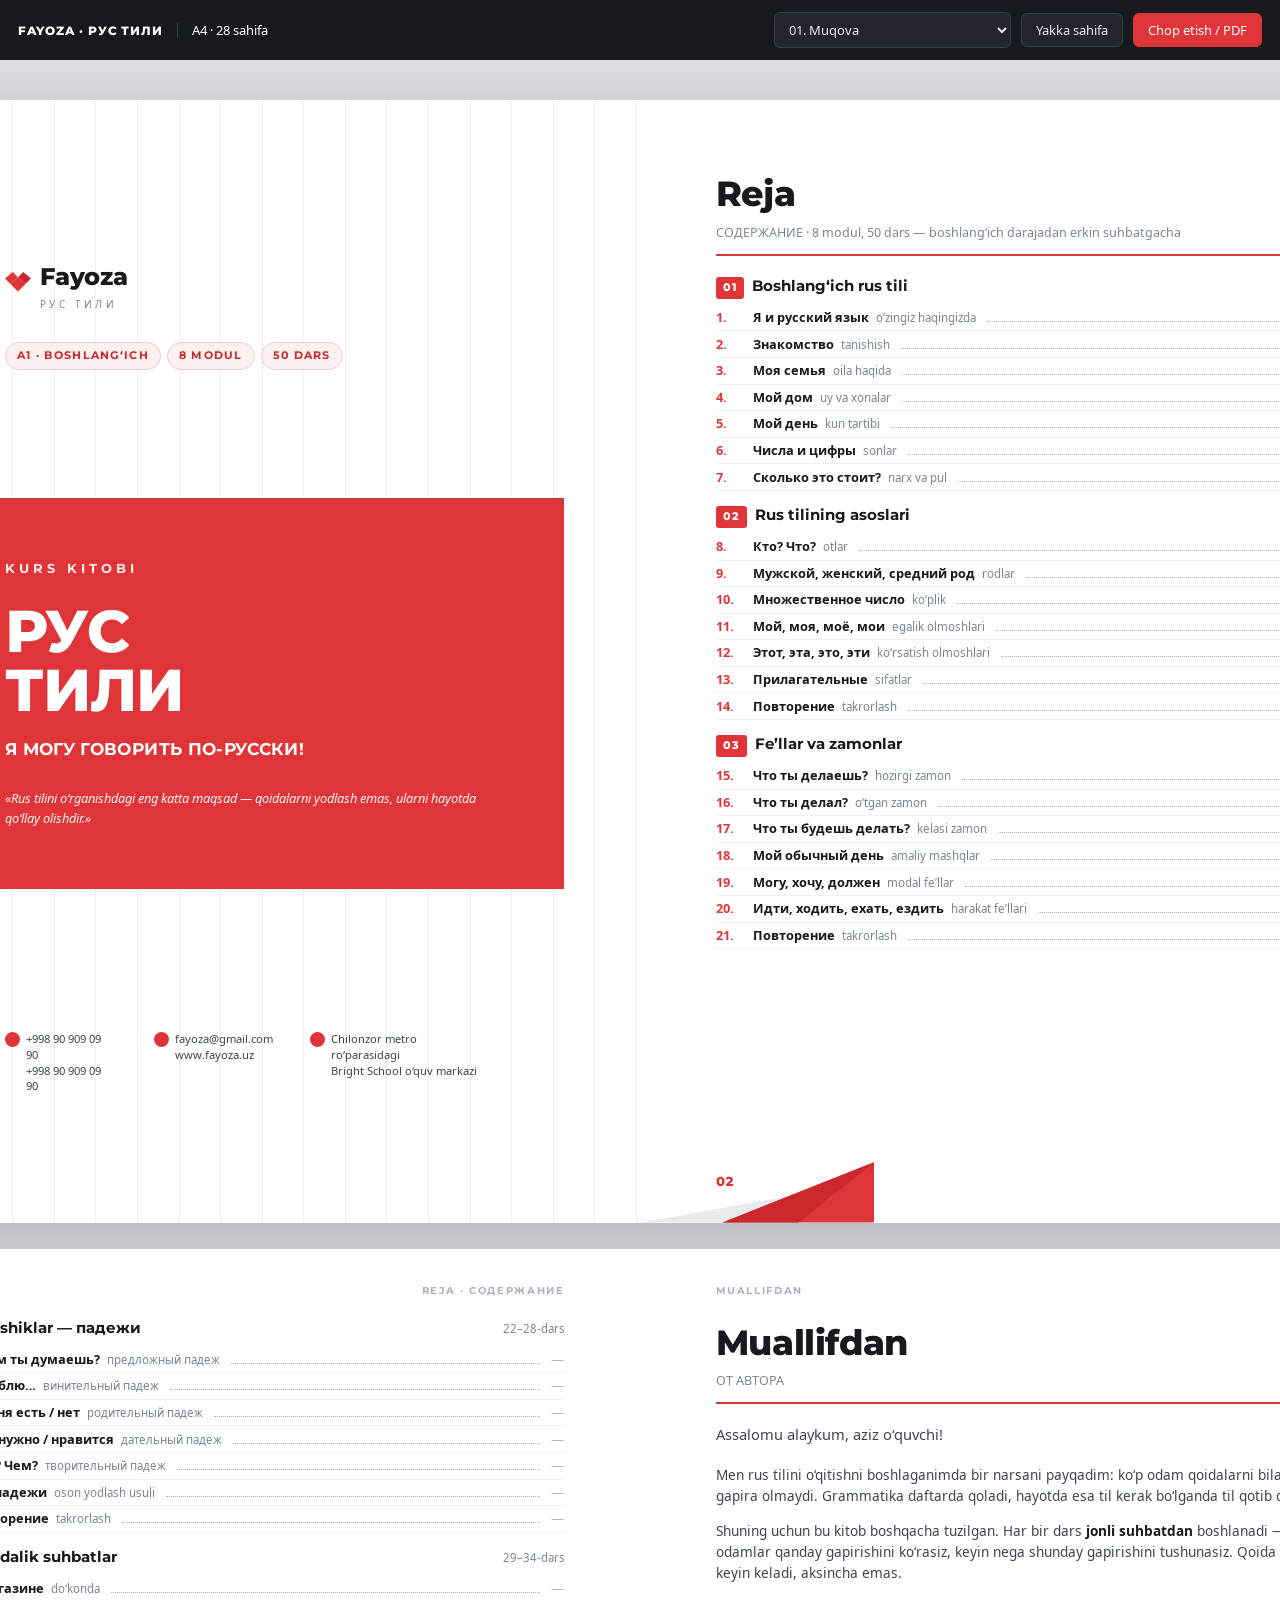
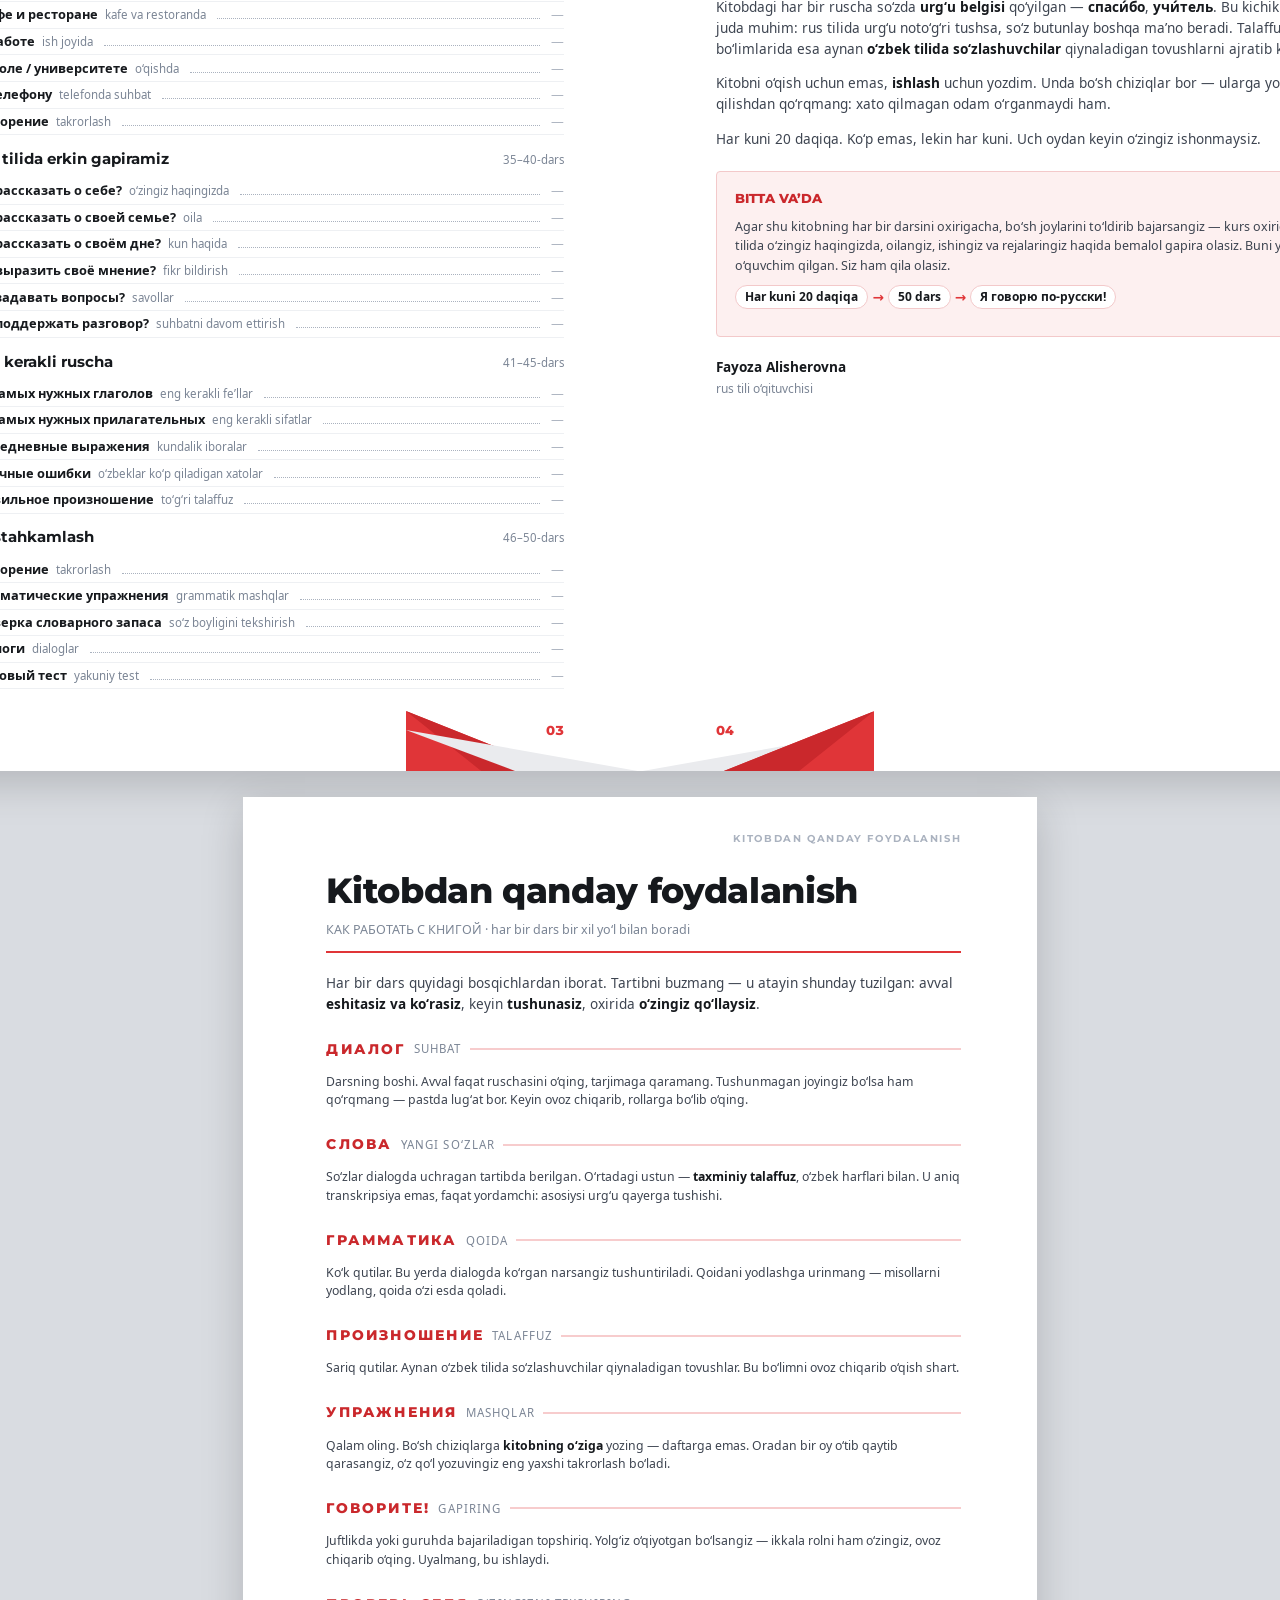
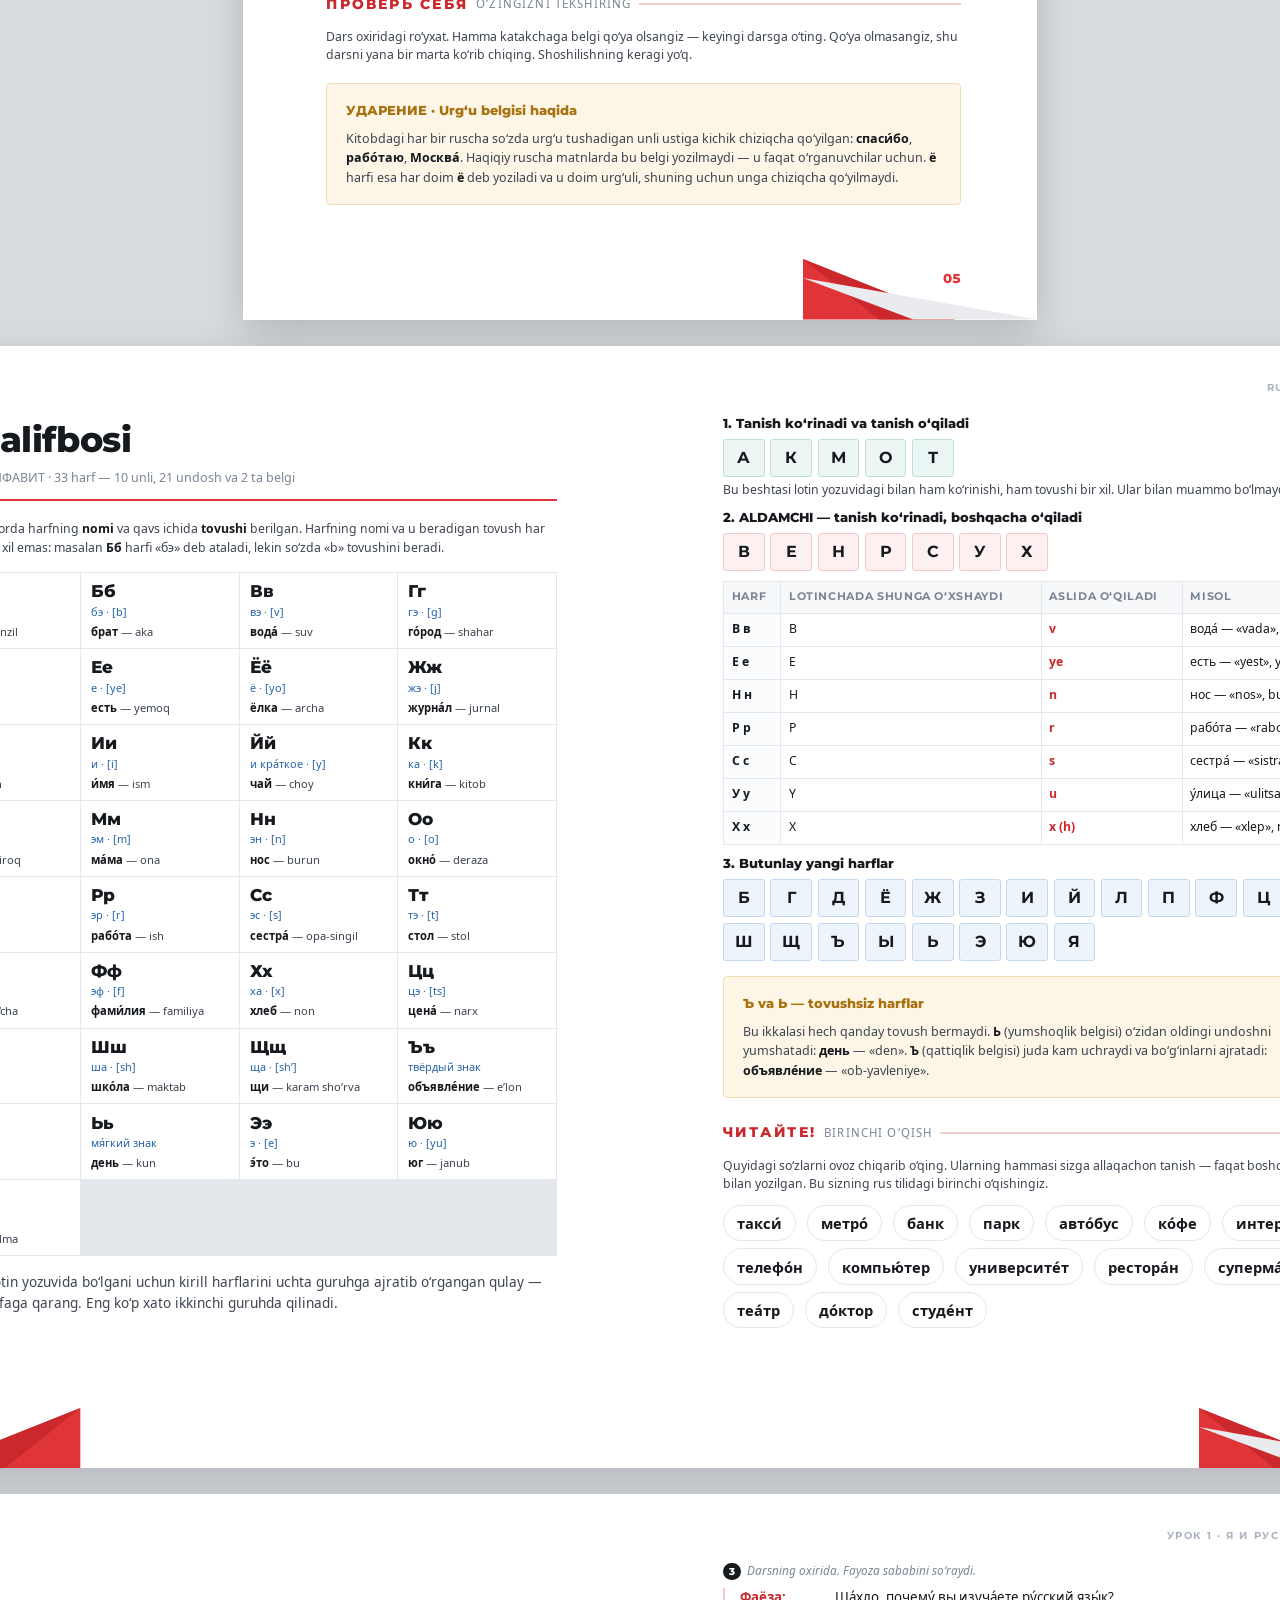
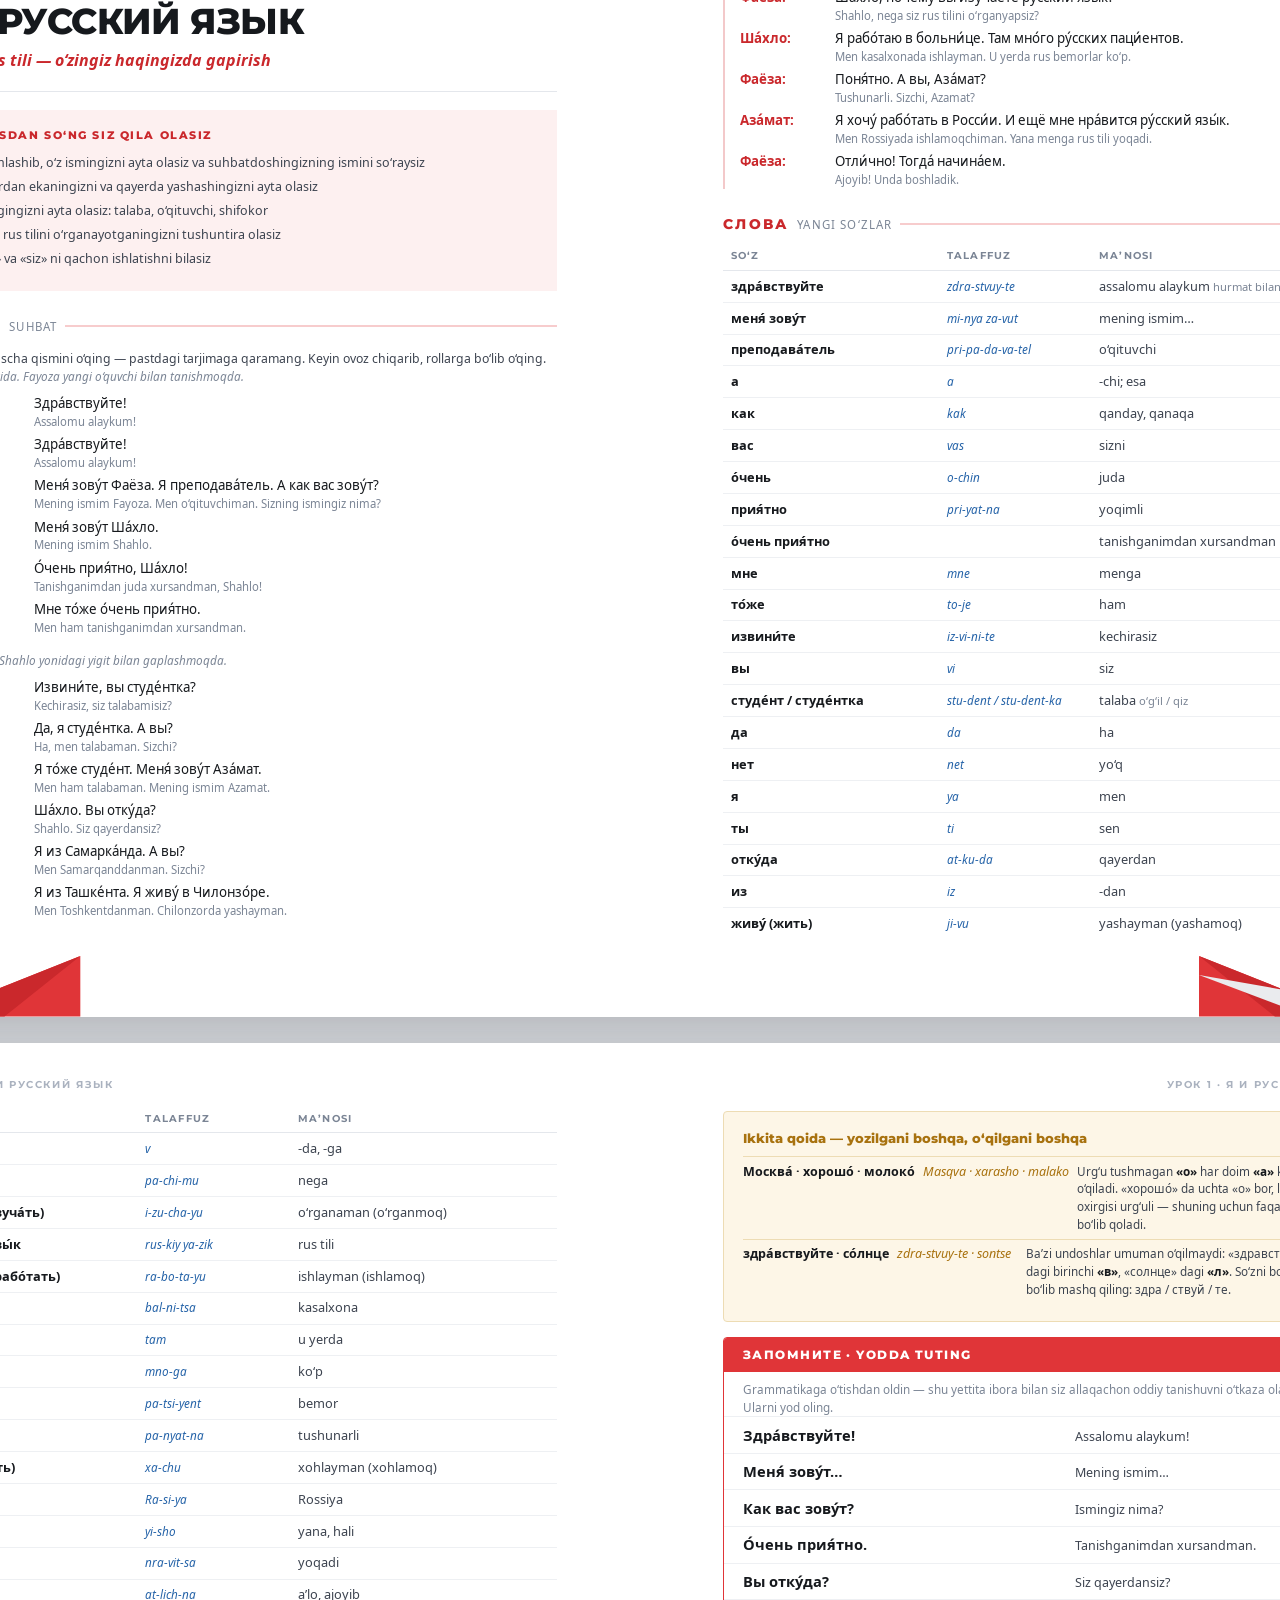
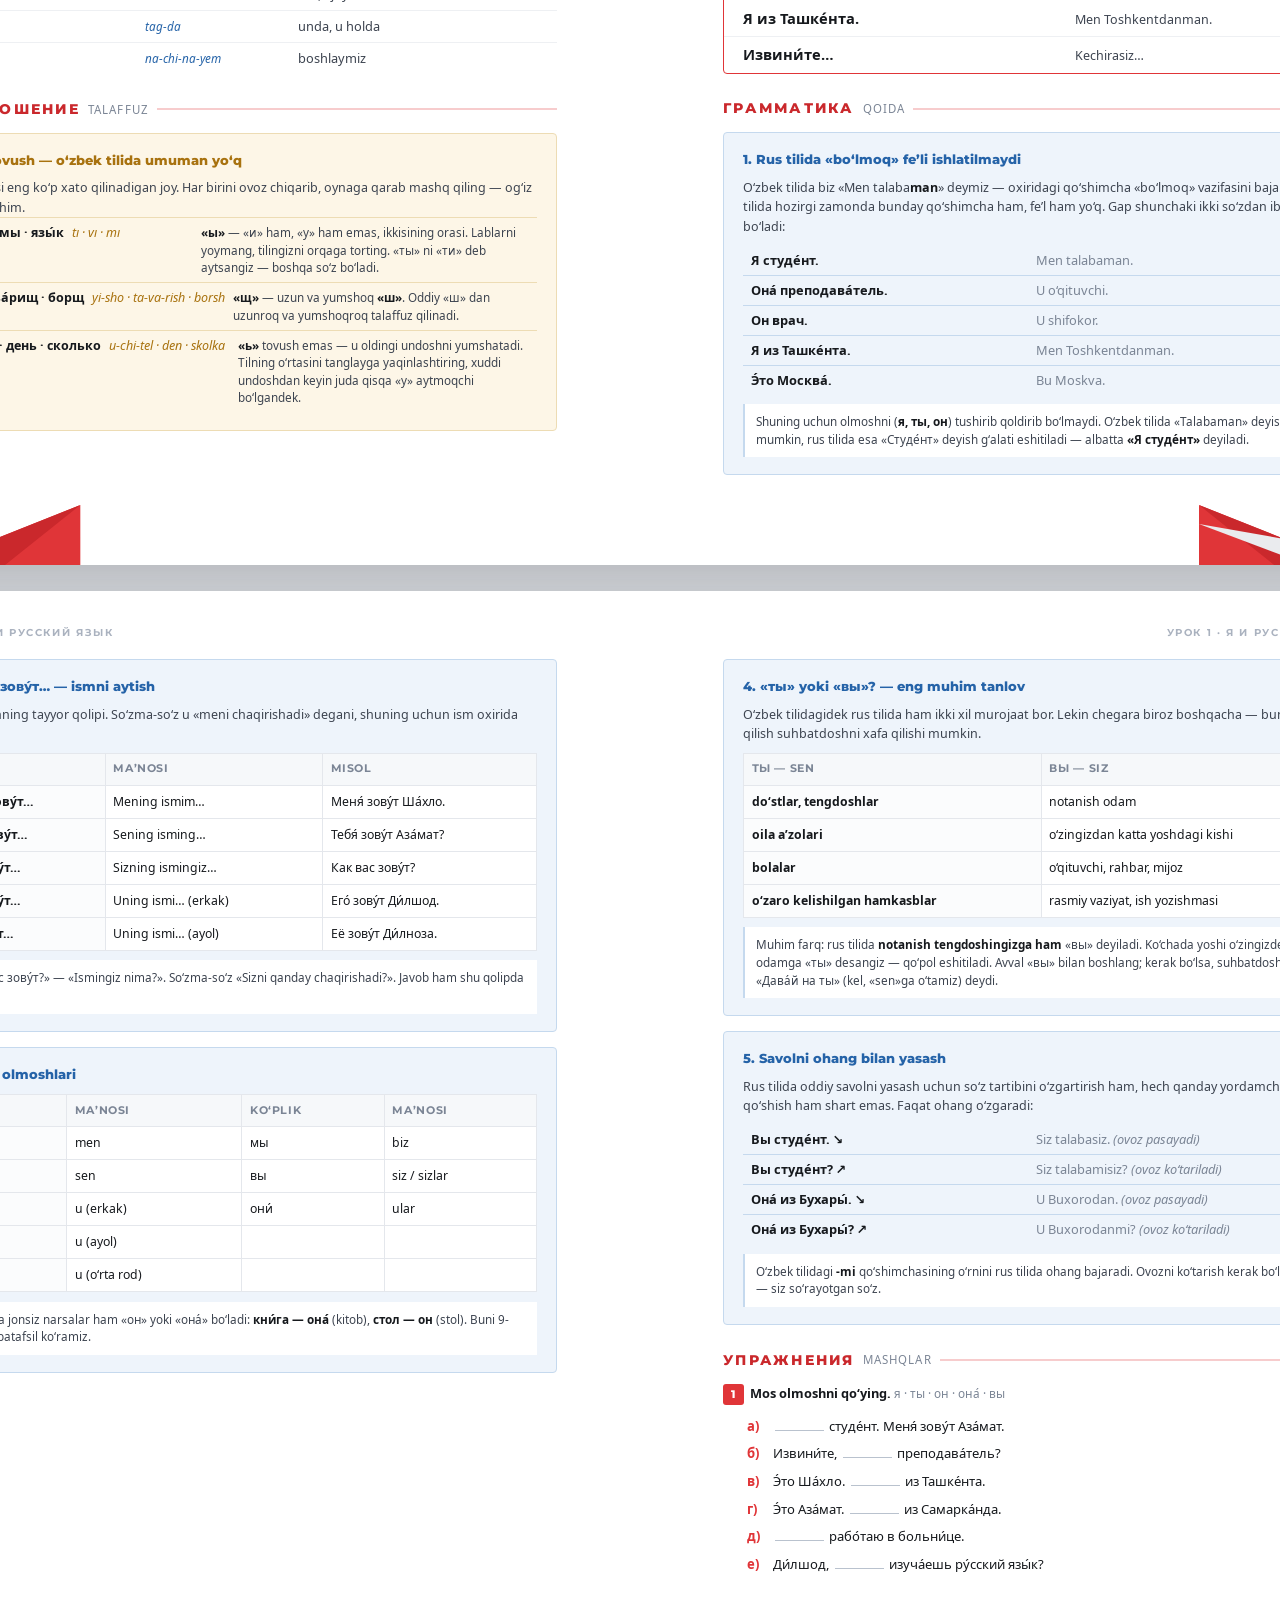
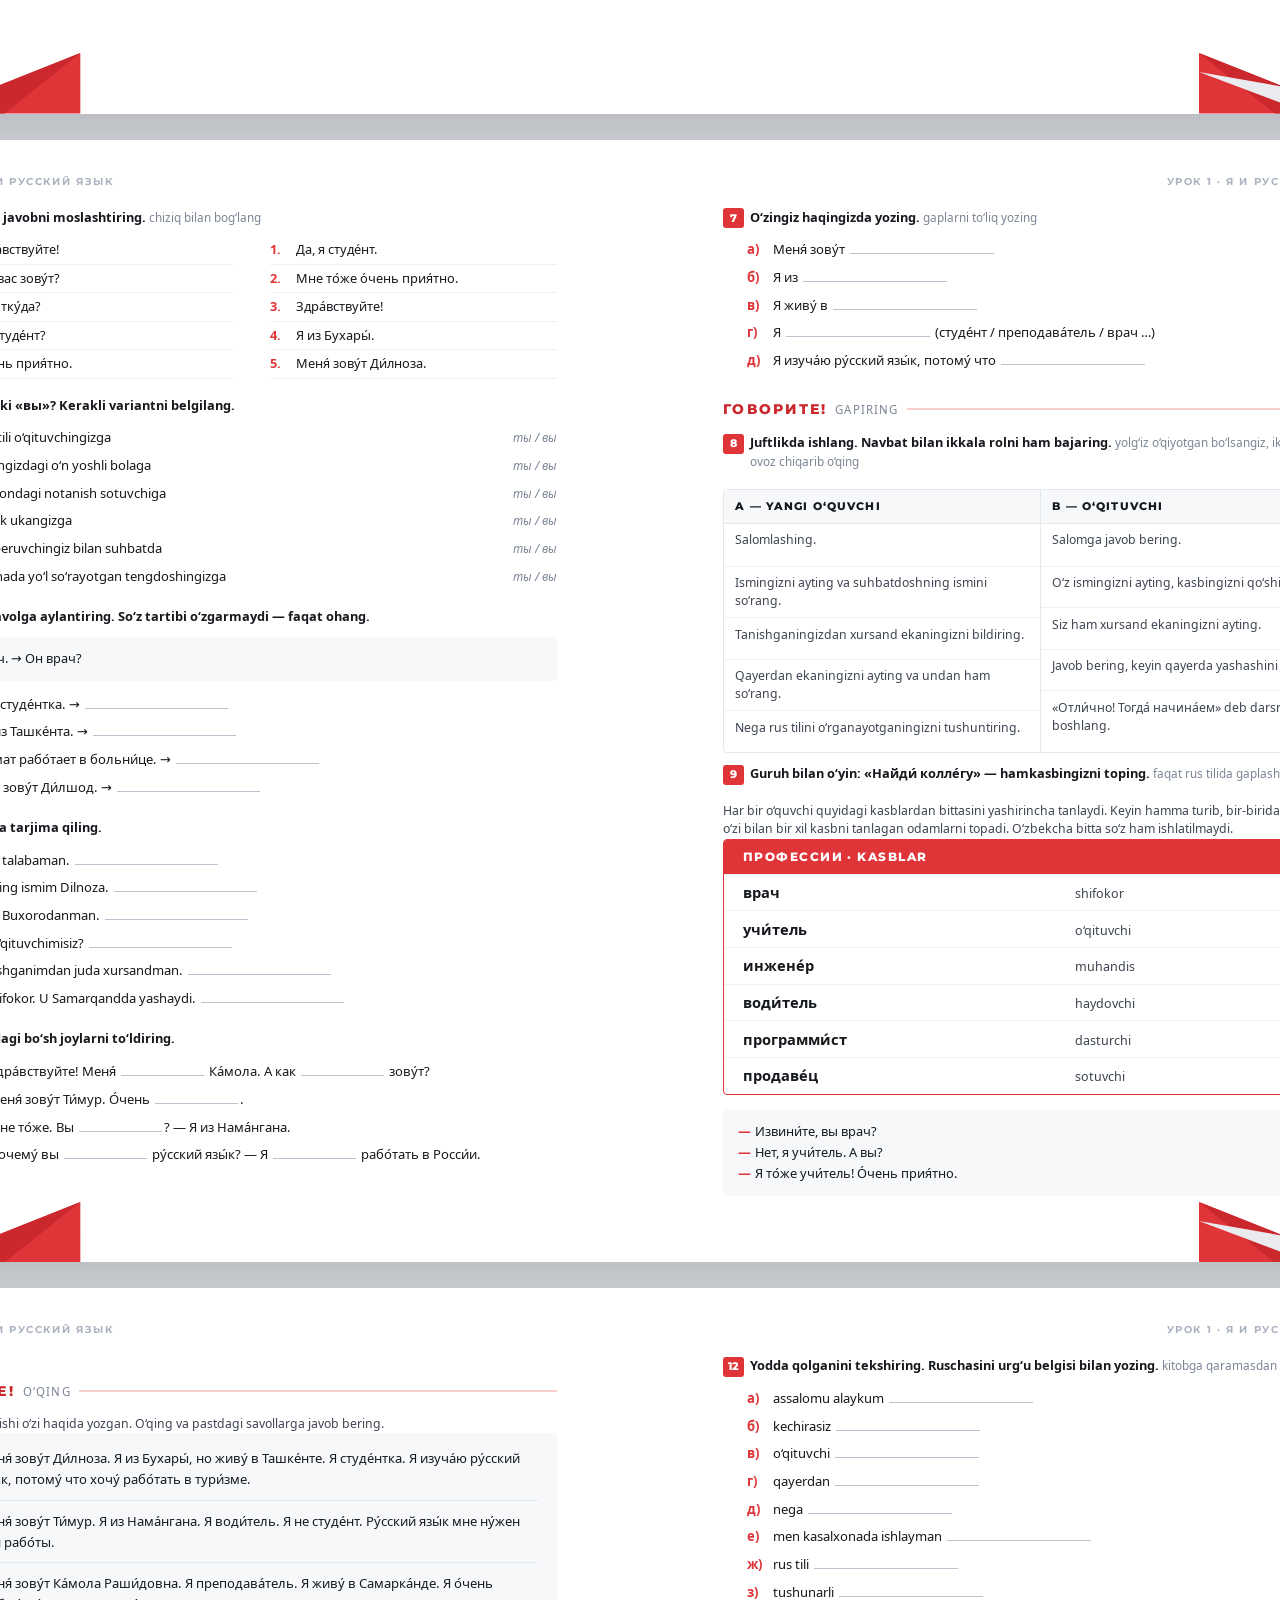
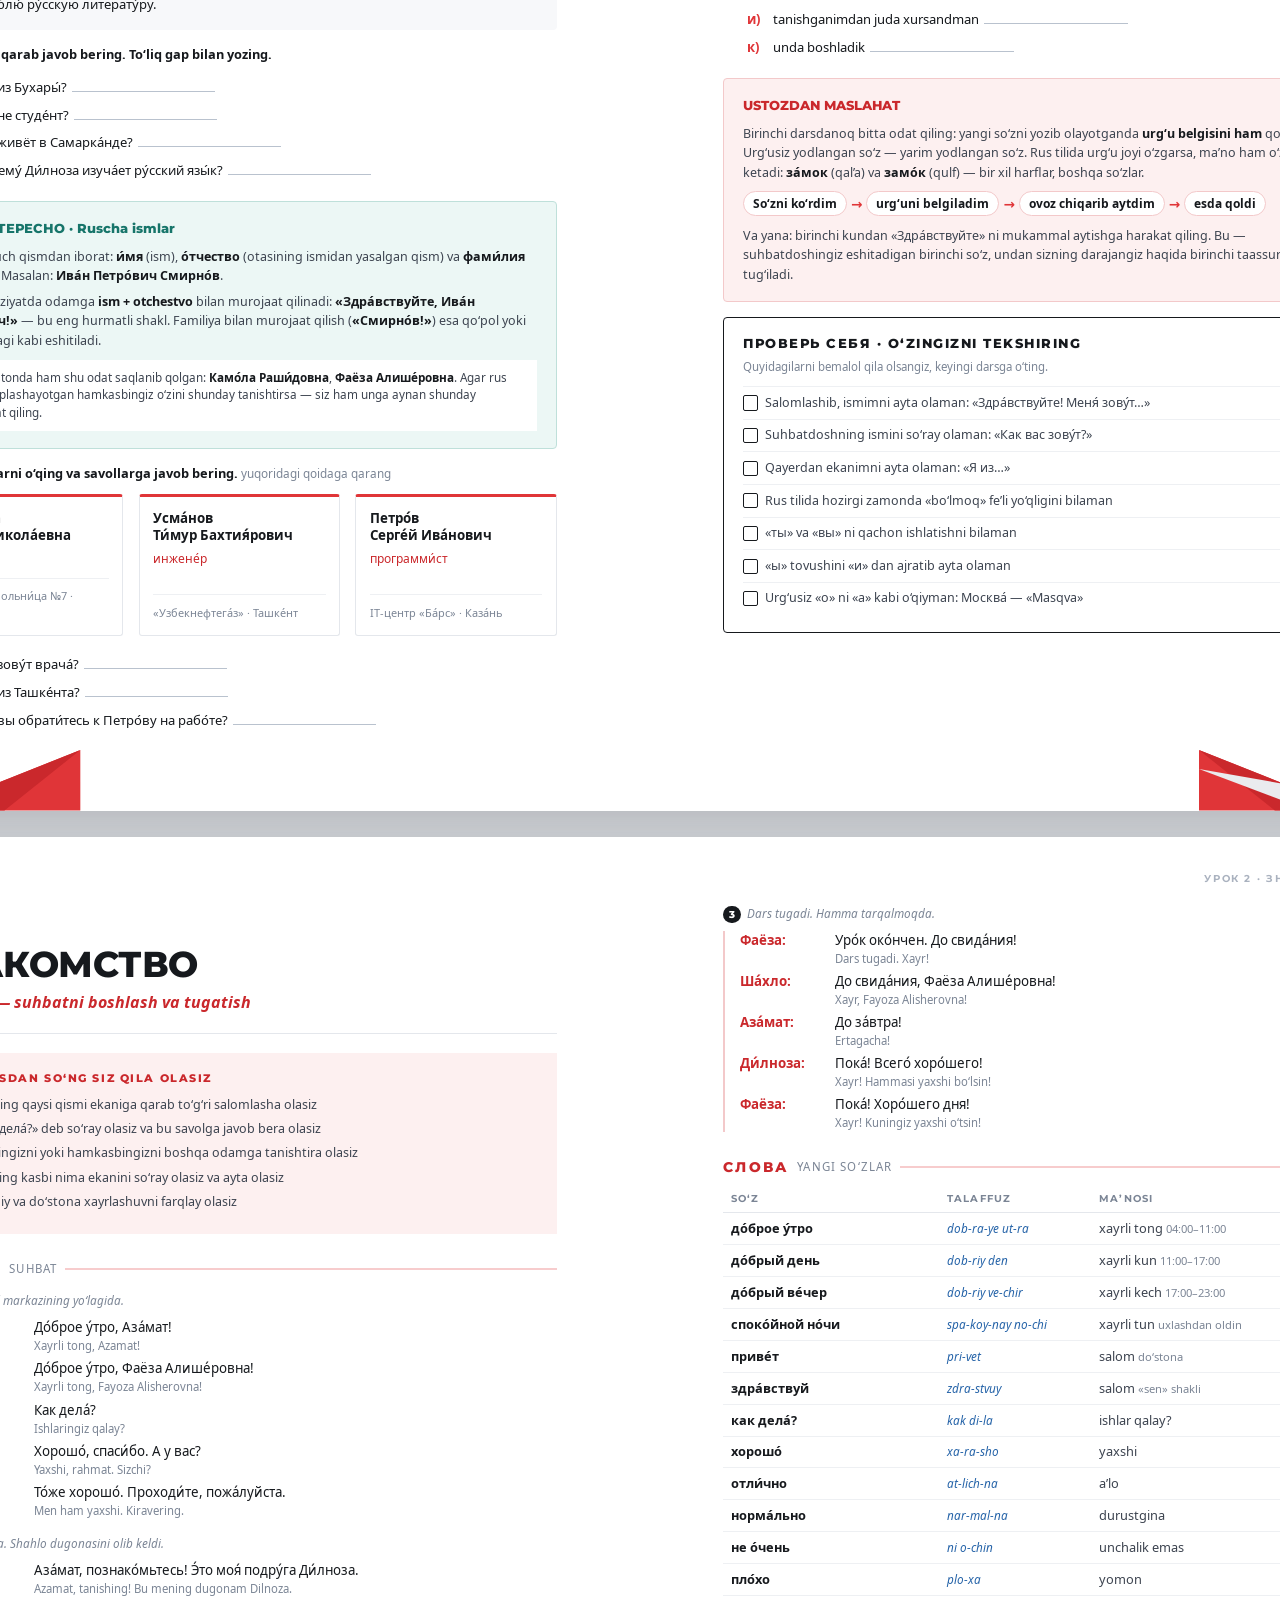
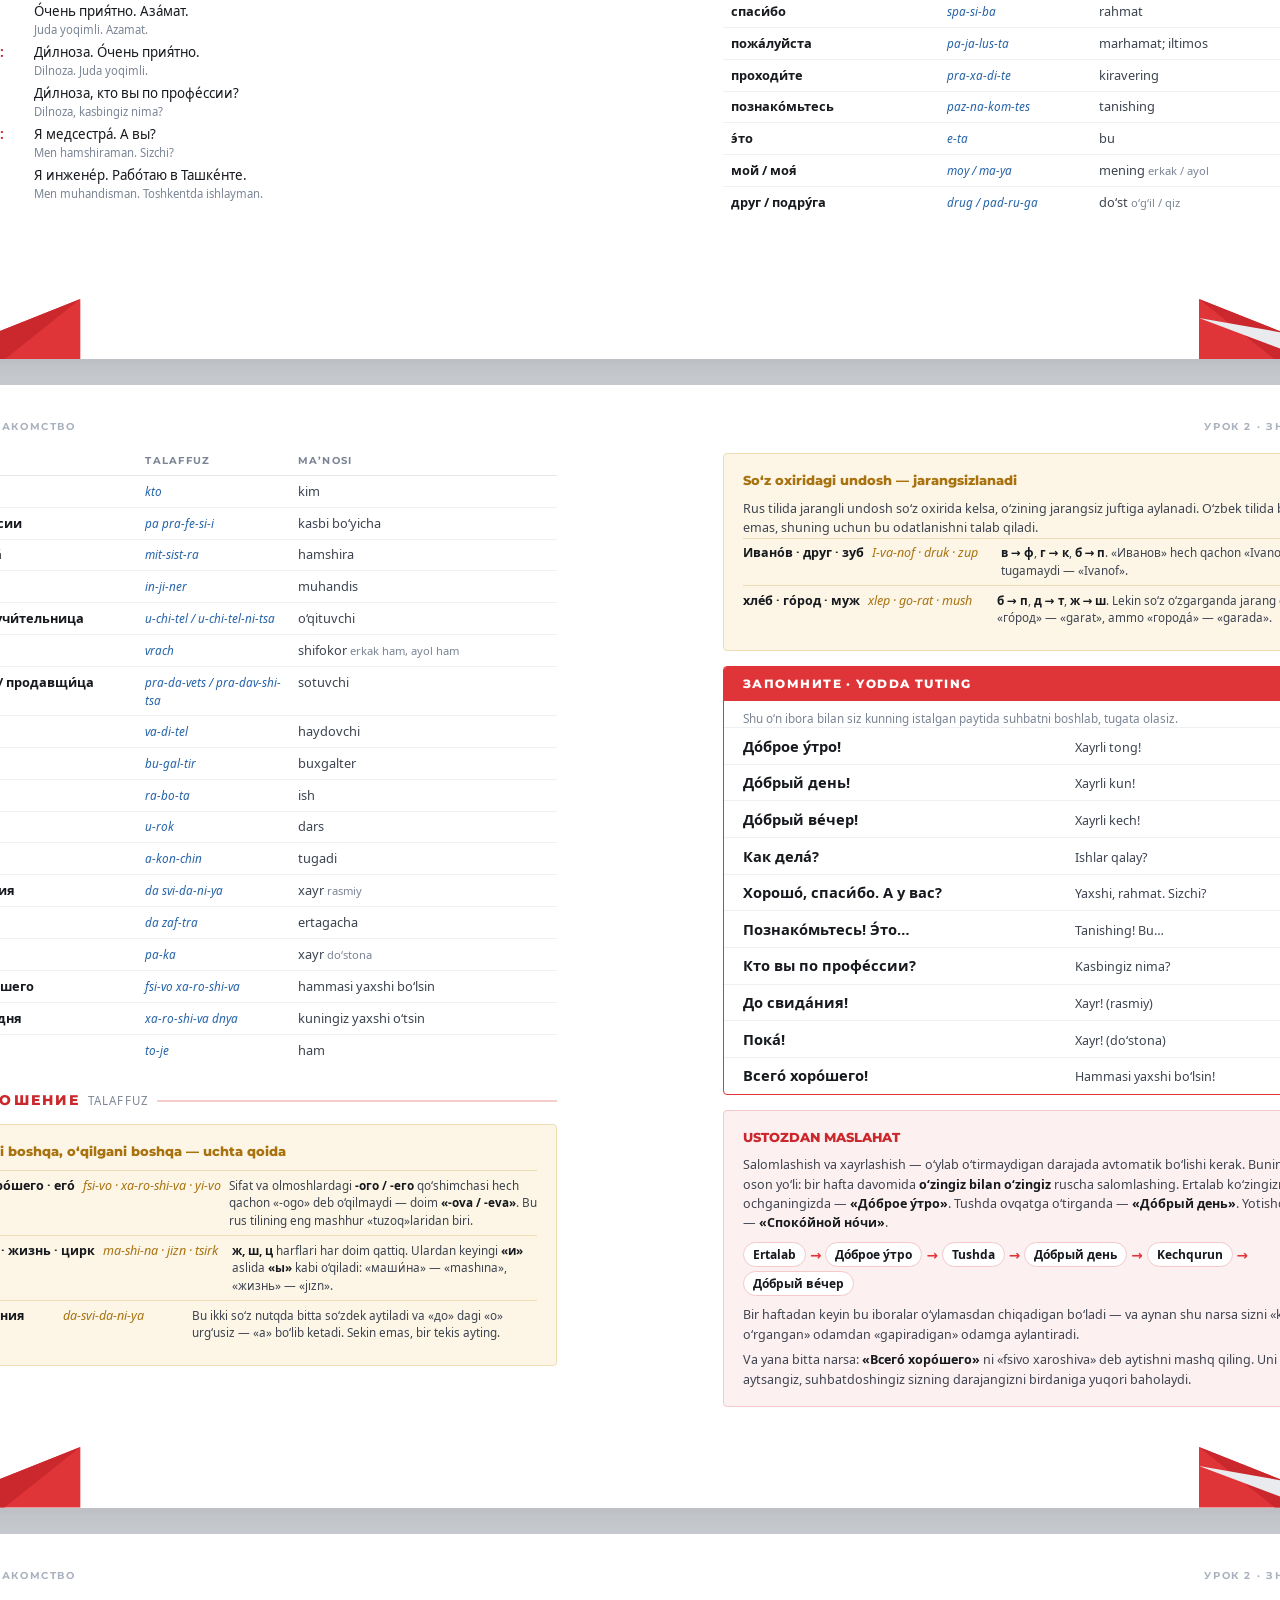
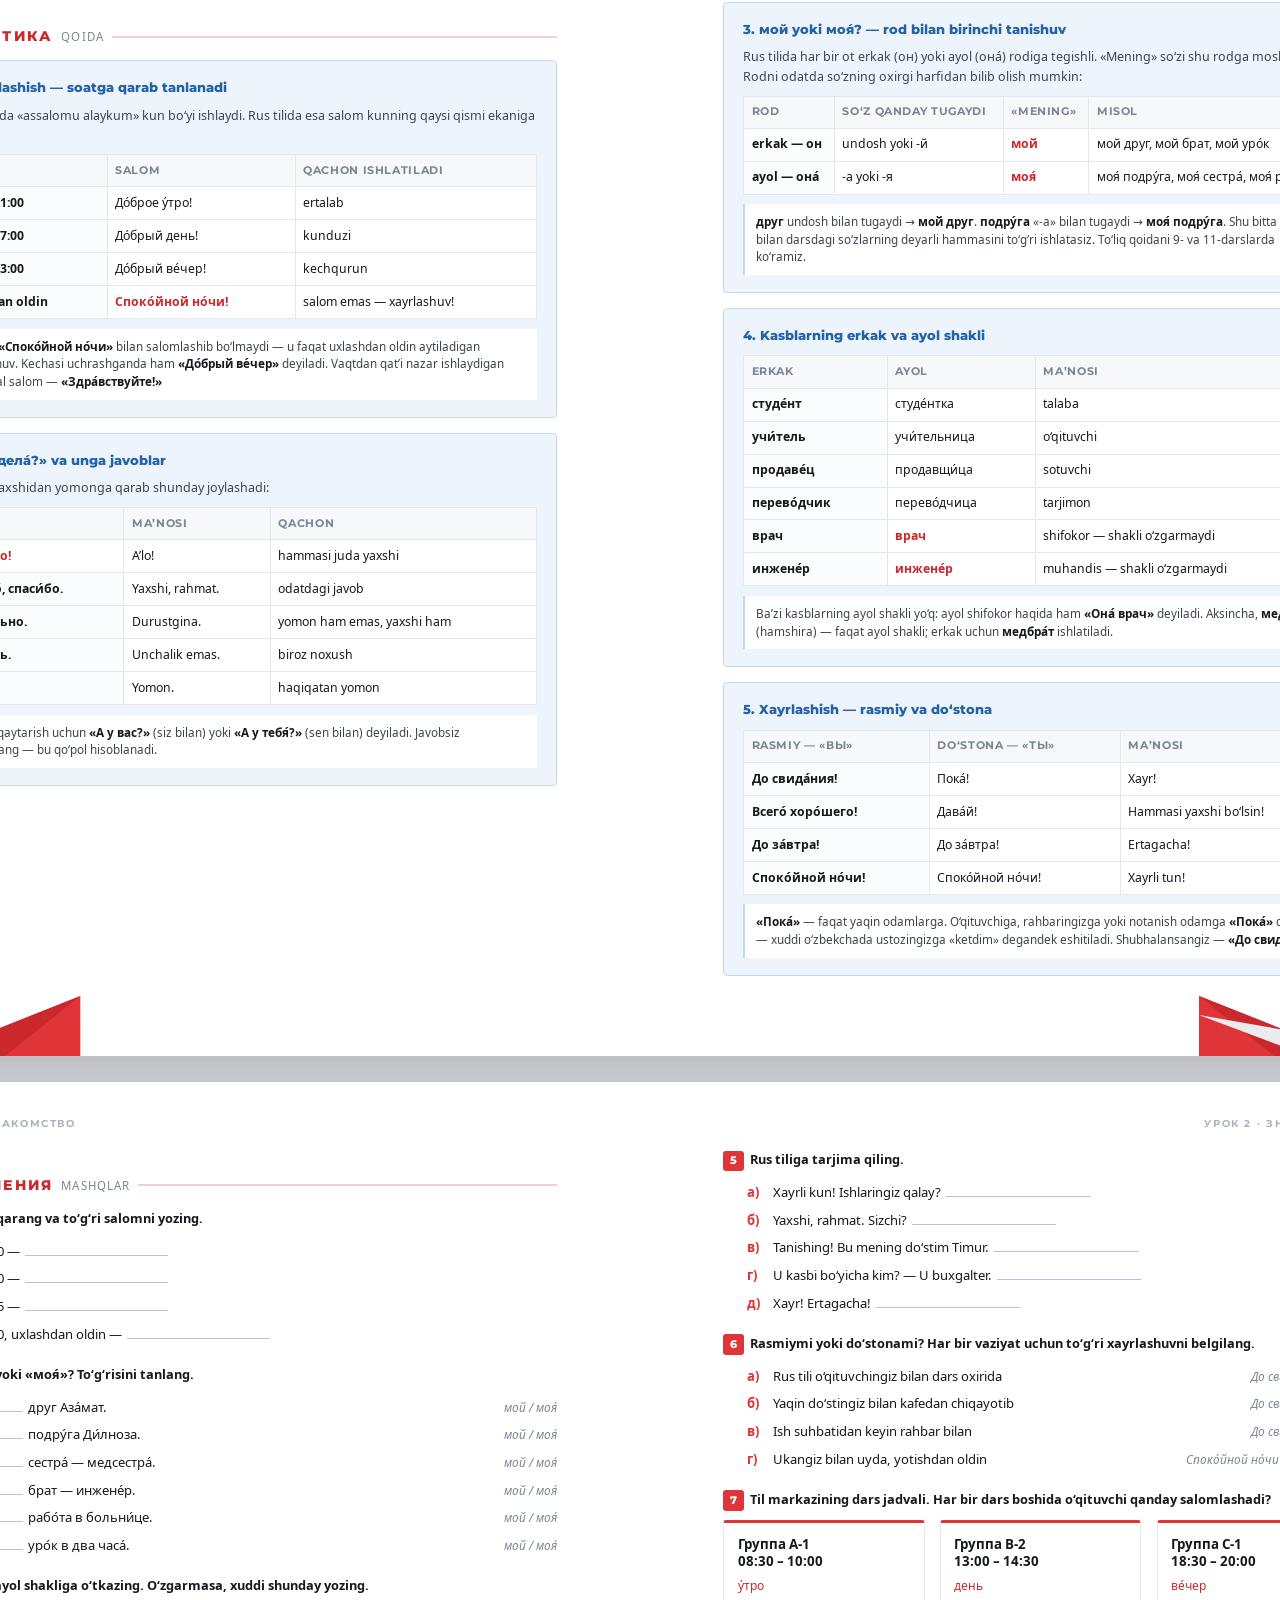
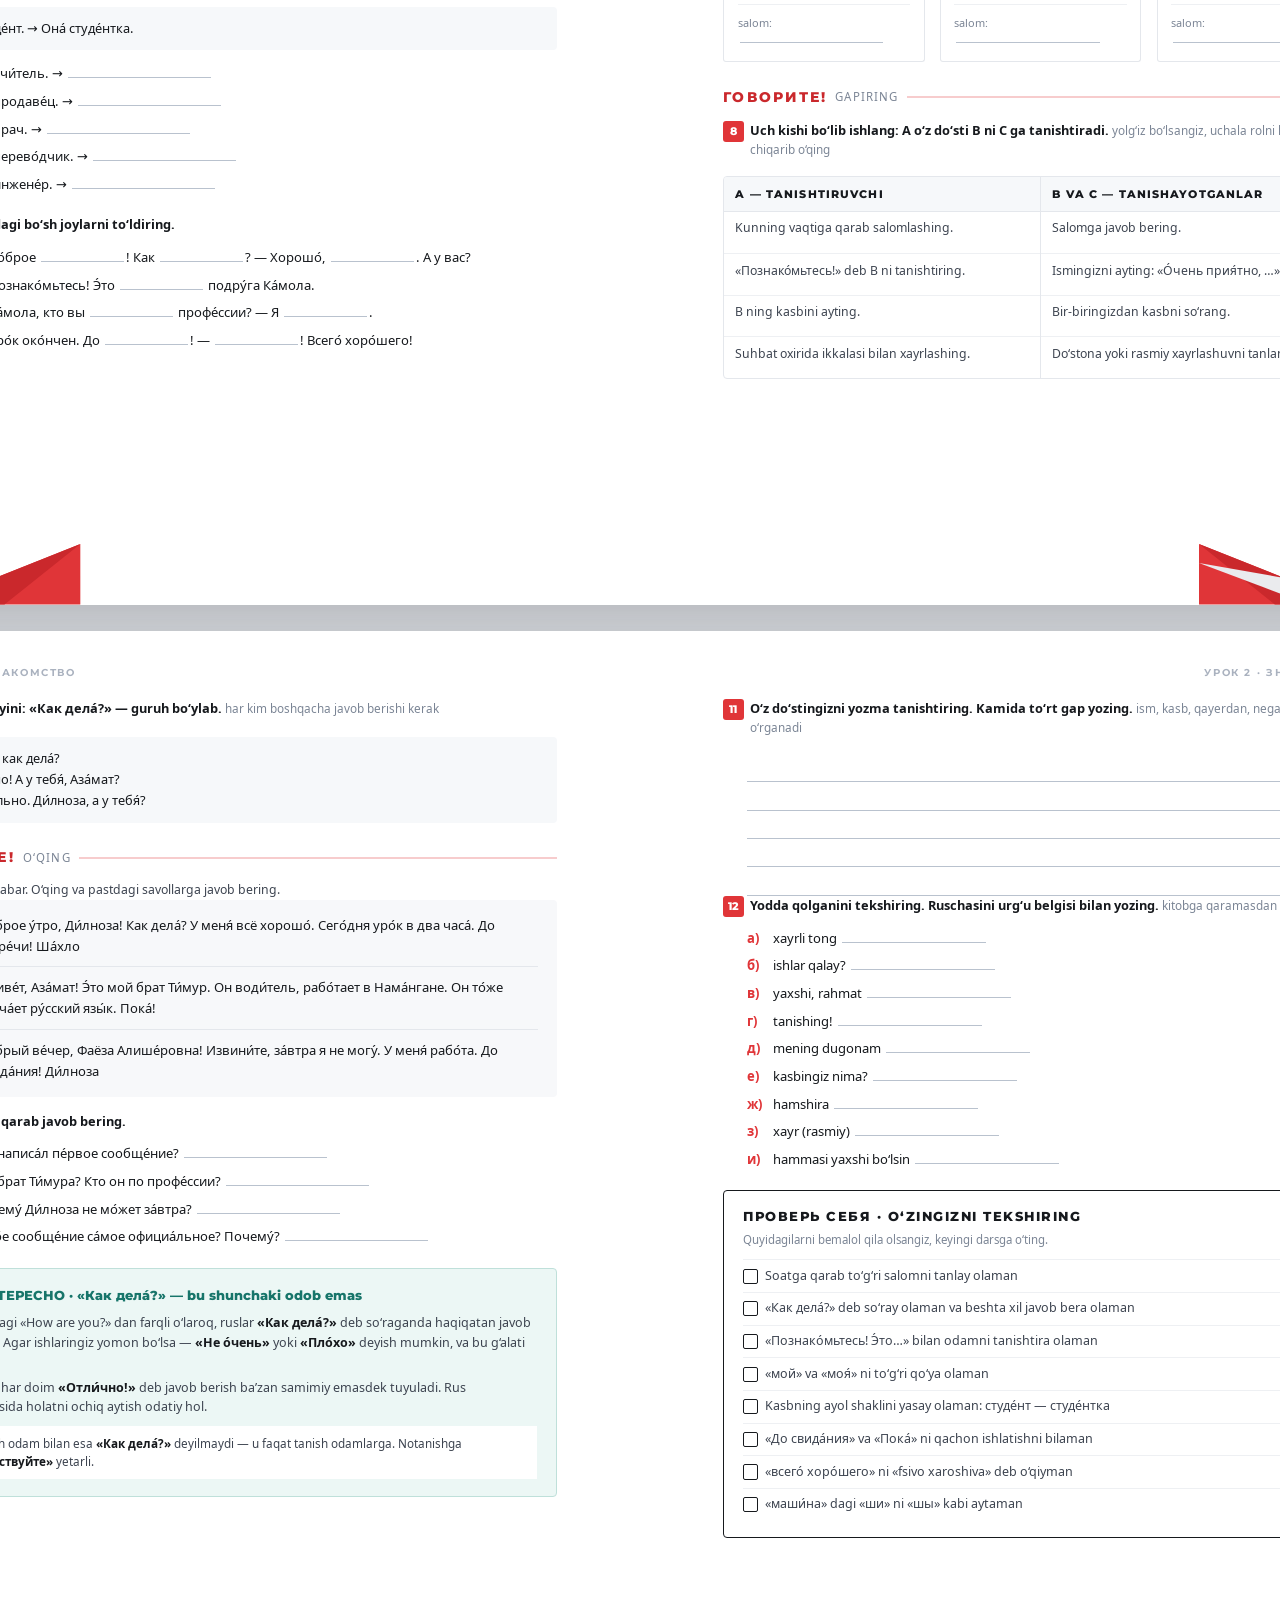
==== commit bd97915d: "feat: 2-dars «Знакомство», rus alifbosi va kitob qo'llanmasi 2-dars to'liq yozildi (10 sahifa, 37 so" ====
--- a/fayoza-kitobi/kitob-4-design/index.html
+++ b/fayoza-kitobi/kitob-4-design/index.html
@@ -12,7 +12,7 @@
 
 <div class="controls-bar">
   <span class="brand-badge">Fayoza · Рус тили</span>
-  <span id="fmtLabel">A4 · 16 sahifa</span>
+  <span id="fmtLabel">A4 · 28 sahifa</span>
   <span class="spacer"></span>
   <select id="pageSelect" class="page-select">
     <option value="page-1">01. Muqova</option>
@@ -20,8 +20,8 @@
     <option value="page-3">03. Reja (5–8-modul)</option>
     <option value="page-4">04. Muallifdan</option>
     <option value="page-5">05. Kitobdan qanday foydalanish</option>
-    <option value="page-6">06. Урок 1 — Я и русский язык</option>
-    <option value="page-7">07. Урок 1 — Я и русский язык</option>
+    <option value="page-6">06. Rus alifbosi</option>
+    <option value="page-7">07. Rus alifbosi — uchta guruh</option>
     <option value="page-8">08. Урок 1 — Я и русский язык</option>
     <option value="page-9">09. Урок 1 — Я и русский язык</option>
     <option value="page-10">10. Урок 1 — Я и русский язык</option>
@@ -30,7 +30,19 @@
     <option value="page-13">13. Урок 1 — Я и русский язык</option>
     <option value="page-14">14. Урок 1 — Я и русский язык</option>
     <option value="page-15">15. Урок 1 — Я и русский язык</option>
-    <option value="page-16">16. Orqa muqova</option>
+    <option value="page-16">16. Урок 1 — Я и русский язык</option>
+    <option value="page-17">17. Урок 1 — Я и русский язык</option>
+    <option value="page-18">18. Урок 2 — Знакомство</option>
+    <option value="page-19">19. Урок 2 — Знакомство</option>
+    <option value="page-20">20. Урок 2 — Знакомство</option>
+    <option value="page-21">21. Урок 2 — Знакомство</option>
+    <option value="page-22">22. Урок 2 — Знакомство</option>
+    <option value="page-23">23. Урок 2 — Знакомство</option>
+    <option value="page-24">24. Урок 2 — Знакомство</option>
+    <option value="page-25">25. Урок 2 — Знакомство</option>
+    <option value="page-26">26. Урок 2 — Знакомство</option>
+    <option value="page-27">27. Урок 2 — Знакомство</option>
+    <option value="page-28">28. Orqa muqova</option>
   </select>
   <button class="control-btn" id="modeBtn">Yakka sahifa</button>
   <button class="control-btn primary" onclick="window.print()">Chop etish / PDF</button>
@@ -104,8 +116,8 @@
         <span class="toc-module-name">Boshlang‘ich rus tili</span>
         <span class="toc-module-note">1–7-dars</span>
       </div>
-      <div class="toc-row"><span class="toc-row-n">1.</span><span class="toc-row-ru">Я и русский язык</span> <span class="toc-row-uz">o‘zingiz haqingizda</span><span class="toc-dots"></span><span class="toc-row-p">6</span></div>
-      <div class="toc-row"><span class="toc-row-n">2.</span><span class="toc-row-ru">Знакомство</span> <span class="toc-row-uz">tanishish</span><span class="toc-dots"></span><span class="toc-row-p">—</span></div>
+      <div class="toc-row"><span class="toc-row-n">1.</span><span class="toc-row-ru">Я и русский язык</span> <span class="toc-row-uz">o‘zingiz haqingizda</span><span class="toc-dots"></span><span class="toc-row-p">8</span></div>
+      <div class="toc-row"><span class="toc-row-n">2.</span><span class="toc-row-ru">Знакомство</span> <span class="toc-row-uz">tanishish</span><span class="toc-dots"></span><span class="toc-row-p">18</span></div>
       <div class="toc-row pending"><span class="toc-row-n">3.</span><span class="toc-row-ru">Моя семья</span> <span class="toc-row-uz">oila haqida</span><span class="toc-dots"></span><span class="toc-row-p">—</span></div>
       <div class="toc-row pending"><span class="toc-row-n">4.</span><span class="toc-row-ru">Мой дом</span> <span class="toc-row-uz">uy va xonalar</span><span class="toc-dots"></span><span class="toc-row-p">—</span></div>
       <div class="toc-row pending"><span class="toc-row-n">5.</span><span class="toc-row-ru">Мой день</span> <span class="toc-row-uz">kun tartibi</span><span class="toc-dots"></span><span class="toc-row-p">—</span></div>
@@ -382,12 +394,272 @@
     </section>
   </div>
 
+  <!-- ==========================================================
+       PAGE 6 & PAGE 7: RUS ALIFBOSI
+       ========================================================== -->
+  <div class="spread-wrapper">
+    <section class="page left-page" id="page-6">
+
+      <h2 class="toc-head">Rus alifbosi</h2>
+      <div class="toc-sub">РУССКИЙ АЛФАВИТ · 33 harf — 10 unli, 21 undosh va 2 ta belgi</div>
+
+      <p class="body-text-sm" style="margin-bottom:4mm;">O‘rtadagi qatorda harfning
+      <b>nomi</b> va qavs ichida <b>tovushi</b> berilgan. Harfning nomi va u beradigan
+      tovush har doim ham bir xil emas: masalan <b>Бб</b> harfi «бэ» deb ataladi, lekin
+      so‘zda «b» tovushini beradi.</p>
+
+      <div class="abc">
+        <div class="abc-cell">
+          <div class="abc-letter">Аа</div>
+          <div class="abc-say">а · [a]</div>
+          <div class="abc-ex"><span class="w">а́дрес</span> — manzil</div>
+        </div>
+        <div class="abc-cell">
+          <div class="abc-letter">Бб</div>
+          <div class="abc-say">бэ · [b]</div>
+          <div class="abc-ex"><span class="w">брат</span> — aka</div>
+        </div>
+        <div class="abc-cell">
+          <div class="abc-letter">Вв</div>
+          <div class="abc-say">вэ · [v]</div>
+          <div class="abc-ex"><span class="w">вода́</span> — suv</div>
+        </div>
+        <div class="abc-cell">
+          <div class="abc-letter">Гг</div>
+          <div class="abc-say">гэ · [g]</div>
+          <div class="abc-ex"><span class="w">го́род</span> — shahar</div>
+        </div>
+        <div class="abc-cell">
+          <div class="abc-letter">Дд</div>
+          <div class="abc-say">дэ · [d]</div>
+          <div class="abc-ex"><span class="w">дом</span> — uy</div>
+        </div>
+        <div class="abc-cell">
+          <div class="abc-letter">Ее</div>
+          <div class="abc-say">е · [ye]</div>
+          <div class="abc-ex"><span class="w">есть</span> — yemoq</div>
+        </div>
+        <div class="abc-cell">
+          <div class="abc-letter">Ёё</div>
+          <div class="abc-say">ё · [yo]</div>
+          <div class="abc-ex"><span class="w">ёлка</span> — archa</div>
+        </div>
+        <div class="abc-cell">
+          <div class="abc-letter">Жж</div>
+          <div class="abc-say">жэ · [j]</div>
+          <div class="abc-ex"><span class="w">журна́л</span> — jurnal</div>
+        </div>
+        <div class="abc-cell">
+          <div class="abc-letter">Зз</div>
+          <div class="abc-say">зэ · [z]</div>
+          <div class="abc-ex"><span class="w">зима́</span> — qish</div>
+        </div>
+        <div class="abc-cell">
+          <div class="abc-letter">Ии</div>
+          <div class="abc-say">и · [i]</div>
+          <div class="abc-ex"><span class="w">и́мя</span> — ism</div>
+        </div>
+        <div class="abc-cell">
+          <div class="abc-letter">Йй</div>
+          <div class="abc-say">и кра́ткое · [y]</div>
+          <div class="abc-ex"><span class="w">чай</span> — choy</div>
+        </div>
+        <div class="abc-cell">
+          <div class="abc-letter">Кк</div>
+          <div class="abc-say">ка · [k]</div>
+          <div class="abc-ex"><span class="w">кни́га</span> — kitob</div>
+        </div>
+        <div class="abc-cell">
+          <div class="abc-letter">Лл</div>
+          <div class="abc-say">эль · [l]</div>
+          <div class="abc-ex"><span class="w">ла́мпа</span> — chiroq</div>
+        </div>
+        <div class="abc-cell">
+          <div class="abc-letter">Мм</div>
+          <div class="abc-say">эм · [m]</div>
+          <div class="abc-ex"><span class="w">ма́ма</span> — ona</div>
+        </div>
+        <div class="abc-cell">
+          <div class="abc-letter">Нн</div>
+          <div class="abc-say">эн · [n]</div>
+          <div class="abc-ex"><span class="w">нос</span> — burun</div>
+        </div>
+        <div class="abc-cell">
+          <div class="abc-letter">Оо</div>
+          <div class="abc-say">о · [o]</div>
+          <div class="abc-ex"><span class="w">окно́</span> — deraza</div>
+        </div>
+        <div class="abc-cell">
+          <div class="abc-letter">Пп</div>
+          <div class="abc-say">пэ · [p]</div>
+          <div class="abc-ex"><span class="w">па́па</span> — ota</div>
+        </div>
+        <div class="abc-cell">
+          <div class="abc-letter">Рр</div>
+          <div class="abc-say">эр · [r]</div>
+          <div class="abc-ex"><span class="w">рабо́та</span> — ish</div>
+        </div>
+        <div class="abc-cell">
+          <div class="abc-letter">Сс</div>
+          <div class="abc-say">эс · [s]</div>
+          <div class="abc-ex"><span class="w">сестра́</span> — opa-singil</div>
+        </div>
+        <div class="abc-cell">
+          <div class="abc-letter">Тт</div>
+          <div class="abc-say">тэ · [t]</div>
+          <div class="abc-ex"><span class="w">стол</span> — stol</div>
+        </div>
+        <div class="abc-cell">
+          <div class="abc-letter">Уу</div>
+          <div class="abc-say">у · [u]</div>
+          <div class="abc-ex"><span class="w">у́лица</span> — ko‘cha</div>
+        </div>
+        <div class="abc-cell">
+          <div class="abc-letter">Фф</div>
+          <div class="abc-say">эф · [f]</div>
+          <div class="abc-ex"><span class="w">фами́лия</span> — familiya</div>
+        </div>
+        <div class="abc-cell">
+          <div class="abc-letter">Хх</div>
+          <div class="abc-say">ха · [x]</div>
+          <div class="abc-ex"><span class="w">хлеб</span> — non</div>
+        </div>
+        <div class="abc-cell">
+          <div class="abc-letter">Цц</div>
+          <div class="abc-say">цэ · [ts]</div>
+          <div class="abc-ex"><span class="w">цена́</span> — narx</div>
+        </div>
+        <div class="abc-cell">
+          <div class="abc-letter">Чч</div>
+          <div class="abc-say">че · [ch]</div>
+          <div class="abc-ex"><span class="w">час</span> — soat</div>
+        </div>
+        <div class="abc-cell">
+          <div class="abc-letter">Шш</div>
+          <div class="abc-say">ша · [sh]</div>
+          <div class="abc-ex"><span class="w">шко́ла</span> — maktab</div>
+        </div>
+        <div class="abc-cell">
+          <div class="abc-letter">Щщ</div>
+          <div class="abc-say">ща · [sh’]</div>
+          <div class="abc-ex"><span class="w">щи</span> — karam sho‘rva</div>
+        </div>
+        <div class="abc-cell">
+          <div class="abc-letter">Ъъ</div>
+          <div class="abc-say">твёрдый знак</div>
+          <div class="abc-ex"><span class="w">объявле́ние</span> — e’lon</div>
+        </div>
+        <div class="abc-cell">
+          <div class="abc-letter">Ыы</div>
+          <div class="abc-say">ы · [ı]</div>
+          <div class="abc-ex"><span class="w">сын</span> — o‘g‘il</div>
+        </div>
+        <div class="abc-cell">
+          <div class="abc-letter">Ьь</div>
+          <div class="abc-say">мя́гкий знак</div>
+          <div class="abc-ex"><span class="w">день</span> — kun</div>
+        </div>
+        <div class="abc-cell">
+          <div class="abc-letter">Ээ</div>
+          <div class="abc-say">э · [e]</div>
+          <div class="abc-ex"><span class="w">э́то</span> — bu</div>
+        </div>
+        <div class="abc-cell">
+          <div class="abc-letter">Юю</div>
+          <div class="abc-say">ю · [yu]</div>
+          <div class="abc-ex"><span class="w">юг</span> — janub</div>
+        </div>
+        <div class="abc-cell">
+          <div class="abc-letter">Яя</div>
+          <div class="abc-say">я · [ya]</div>
+          <div class="abc-ex"><span class="w">я́блоко</span> — olma</div>
+        </div>
+      </div>
+
+      <p class="body-text" style="margin-bottom:0;">O‘zbek tili lotin yozuvida
+      bo‘lgani uchun kirill harflarini uchta guruhga ajratib o‘rgangan qulay —
+      keyingi sahifaga qarang. Eng ko‘p xato ikkinchi guruhda qilinadi.</p>
+
+      <div class="page-number">06</div>
+
+      <svg class="bottom-facet" viewBox="0 0 340 80" preserveAspectRatio="none">
+        <polygon points="0,80 180,80 340,25 0,80" fill="#eaebee"/>
+        <polygon points="120,80 340,80 340,0" fill="#e03538"/>
+        <polygon points="120,80 230,80 340,0" fill="#ca282c"/>
+      </svg>
+
+    </section>
+
+    <section class="page right-page" id="page-7">
+
+      <div class="running-head">Rus alifbosi</div>
+
+      <div class="abc-group same">
+        <div class="abc-group-head">1. Tanish ko‘rinadi va tanish o‘qiladi</div>
+        <div class="abc-strip"><span class="abc-chip">А</span><span class="abc-chip">К</span><span class="abc-chip">М</span><span class="abc-chip">О</span><span class="abc-chip">Т</span></div>
+        <p class="body-text-sm">Bu beshtasi lotin yozuvidagi bilan ham ko‘rinishi, ham tovushi bir xil. Ular bilan muammo bo‘lmaydi.</p>
+      </div>
+
+      <div class="abc-group trap">
+        <div class="abc-group-head">2. ALDAMCHI — tanish ko‘rinadi, boshqacha o‘qiladi</div>
+        <div class="abc-strip"><span class="abc-chip">В</span><span class="abc-chip">Е</span><span class="abc-chip">Н</span><span class="abc-chip">Р</span><span class="abc-chip">С</span><span class="abc-chip">У</span><span class="abc-chip">Х</span></div>
+      </div>
+
+      <div class="gtable-wrap">
+        <table class="gtable" style="margin-top:0;">
+          <thead><tr><th>Harf</th><th>Lotinchada shunga o‘xshaydi</th><th>Aslida o‘qiladi</th><th>Misol</th></tr></thead>
+          <tr><td class="k">В в</td><td>B</td><td class="hl">v</td><td>вода́ — «vada», suv</td></tr>
+          <tr><td class="k">Е е</td><td>E</td><td class="hl">ye</td><td>есть — «yest», yemoq</td></tr>
+          <tr><td class="k">Н н</td><td>H</td><td class="hl">n</td><td>нос — «nos», burun</td></tr>
+          <tr><td class="k">Р р</td><td>P</td><td class="hl">r</td><td>рабо́та — «rabota», ish</td></tr>
+          <tr><td class="k">С с</td><td>C</td><td class="hl">s</td><td>сестра́ — «sistra», opa</td></tr>
+          <tr><td class="k">У у</td><td>Y</td><td class="hl">u</td><td>у́лица — «ulitsa», ko‘cha</td></tr>
+          <tr><td class="k">Х х</td><td>X</td><td class="hl">x (h)</td><td>хлеб — «xlep», non</td></tr>
+        </table>
+      </div>
+
+      <div class="abc-group new">
+        <div class="abc-group-head">3. Butunlay yangi harflar</div>
+        <div class="abc-strip"><span class="abc-chip">Б</span><span class="abc-chip">Г</span><span class="abc-chip">Д</span><span class="abc-chip">Ё</span><span class="abc-chip">Ж</span><span class="abc-chip">З</span><span class="abc-chip">И</span><span class="abc-chip">Й</span><span class="abc-chip">Л</span><span class="abc-chip">П</span><span class="abc-chip">Ф</span><span class="abc-chip">Ц</span><span class="abc-chip">Ч</span><span class="abc-chip">Ш</span><span class="abc-chip">Щ</span><span class="abc-chip">Ъ</span><span class="abc-chip">Ы</span><span class="abc-chip">Ь</span><span class="abc-chip">Э</span><span class="abc-chip">Ю</span><span class="abc-chip">Я</span></div>
+      </div>
+
+      <div class="pron" style="margin-top:4mm;">
+        <div class="pron-title">Ъ va Ь — tovushsiz harflar</div>
+        <p>Bu ikkalasi hech qanday tovush bermaydi. <b>Ь</b> (yumshoqlik belgisi)
+        o‘zidan oldingi undoshni yumshatadi: <b>день</b> — «den». <b>Ъ</b> (qattiqlik
+        belgisi) juda kam uchraydi va bo‘g‘inlarni ajratadi:
+        <b>объявле́ние</b> — «ob-yavleniye».</p>
+      </div>
+
+      <div class="sec">
+        <span class="sec-ru">ЧИТАЙТЕ!</span>
+        <span class="sec-uz">Birinchi o‘qish</span>
+        <span class="sec-line"></span>
+      </div>
+
+      <p class="body-text-sm" style="margin-bottom:3mm;">Quyidagi so‘zlarni ovoz
+      chiqarib o‘qing. Ularning hammasi sizga allaqachon tanish — faqat boshqa
+      harflar bilan yozilgan. Bu sizning rus tilidagi birinchi o‘qishingiz.</p>
+
+      <div class="abc-words"><span class="abc-word">такси́</span><span class="abc-word">метро́</span><span class="abc-word">банк</span><span class="abc-word">парк</span><span class="abc-word">авто́бус</span><span class="abc-word">ко́фе</span><span class="abc-word">интерне́т</span><span class="abc-word">телефо́н</span><span class="abc-word">компью́тер</span><span class="abc-word">университе́т</span><span class="abc-word">рестора́н</span><span class="abc-word">суперма́ркет</span><span class="abc-word">теа́тр</span><span class="abc-word">до́ктор</span><span class="abc-word">студе́нт</span></div>
+
+      <div class="page-number">07</div>
+
+      <svg class="bottom-facet" viewBox="0 0 340 80" preserveAspectRatio="none">
+        <polygon points="0,0 0,80 220,80" fill="#e03538"/>
+        <polygon points="0,0 110,80 220,80" fill="#ca282c"/>
+        <polygon points="0,25 160,80 340,80" fill="#eaebee"/>
+      </svg>
+
+    </section>
+  </div>
+
   <!-- LESSONS:START -->
     <!-- ==========================================================
-         PAGE 6 & PAGE 7
+         PAGE 8 & PAGE 9
          ========================================================== -->
     <div class="spread-wrapper">
-      <section class="page left-page" id="page-6">
+      <section class="page left-page" id="page-8">
         <div class="lesson-eyebrow">УРОК 1</div>
         <h1 class="lesson-title">Я И РУССКИЙ ЯЗЫК</h1>
         <div class="lesson-title-uz">Men va rus tili — o‘zingiz haqingizda gapirish</div>
@@ -435,7 +707,7 @@
           </div>
         </div>
 
-        <div class="page-number">06</div>
+        <div class="page-number">08</div>
 
         <svg class="bottom-facet" viewBox="0 0 340 80" preserveAspectRatio="none">
           <polygon points="0,80 180,80 340,25 0,80" fill="#eaebee"/>
@@ -444,7 +716,7 @@
         </svg>
       </section>
 
-      <section class="page right-page" id="page-7">
+      <section class="page right-page" id="page-9">
         <div class="running-head">УРОК 1 · Я и русский язык</div>
 
         <div class="dlg">
@@ -491,7 +763,7 @@
           </tbody>
         </table>
 
-        <div class="page-number">07</div>
+        <div class="page-number">09</div>
 
         <svg class="bottom-facet" viewBox="0 0 340 80" preserveAspectRatio="none">
           <polygon points="0,0 0,80 220,80" fill="#e03538"/>
@@ -503,10 +775,10 @@
 
 
     <!-- ==========================================================
-         PAGE 8 & PAGE 9
+         PAGE 10 & PAGE 11
          ========================================================== -->
     <div class="spread-wrapper">
-      <section class="page left-page" id="page-8">
+      <section class="page left-page" id="page-10">
         <div class="running-head">УРОК 1 · Я и русский язык</div>
 
         <table class="vocab">
@@ -546,7 +818,7 @@
           <div class="pron-row"><span class="pron-ru">учи́тель · день · сколько</span><span class="pron-say">u-chi-tel · den · skolka</span><span class="pron-why"><b>«ь»</b> tovush emas — u oldingi undoshni yumshatadi. Tilning o‘rtasini tanglayga yaqinlashtiring, xuddi undoshdan keyin juda qisqa «y» aytmoqchi bo‘lgandek.</span></div>
         </div>
 
-        <div class="page-number">08</div>
+        <div class="page-number">10</div>
 
         <svg class="bottom-facet" viewBox="0 0 340 80" preserveAspectRatio="none">
           <polygon points="0,80 180,80 340,25 0,80" fill="#eaebee"/>
@@ -555,7 +827,7 @@
         </svg>
       </section>
 
-      <section class="page right-page" id="page-9">
+      <section class="page right-page" id="page-11">
         <div class="running-head">УРОК 1 · Я и русский язык</div>
 
         <div class="pron">
@@ -595,7 +867,7 @@
           <div class="gram-note">Shuning uchun olmoshni (<b>я, ты, он</b>) tushirib qoldirib bo‘lmaydi. O‘zbek tilida «Talabaman» deyish mumkin, rus tilida esa «Студе́нт» deyish g‘alati eshitiladi — albatta <b>«Я студе́нт»</b> deyiladi.</div>
         </div>
 
-        <div class="page-number">09</div>
+        <div class="page-number">11</div>
 
         <svg class="bottom-facet" viewBox="0 0 340 80" preserveAspectRatio="none">
           <polygon points="0,0 0,80 220,80" fill="#e03538"/>
@@ -607,10 +879,10 @@
 
 
     <!-- ==========================================================
-         PAGE 10 & PAGE 11
+         PAGE 12 & PAGE 13
          ========================================================== -->
     <div class="spread-wrapper">
-      <section class="page left-page" id="page-10">
+      <section class="page left-page" id="page-12">
         <div class="running-head">УРОК 1 · Я и русский язык</div>
 
         <div class="gram">
@@ -640,7 +912,7 @@
           <div class="gram-note">Rus tilida jonsiz narsalar ham «он» yoki «она́» bo‘ladi: <b>кни́га — она́</b> (kitob), <b>стол — он</b> (stol). Buni 9-darsda batafsil ko‘ramiz.</div>
         </div>
 
-        <div class="page-number">10</div>
+        <div class="page-number">12</div>
 
         <svg class="bottom-facet" viewBox="0 0 340 80" preserveAspectRatio="none">
           <polygon points="0,80 180,80 340,25 0,80" fill="#eaebee"/>
@@ -649,7 +921,7 @@
         </svg>
       </section>
 
-      <section class="page right-page" id="page-11">
+      <section class="page right-page" id="page-13">
         <div class="running-head">УРОК 1 · Я и русский язык</div>
 
         <div class="gram">
@@ -695,7 +967,7 @@
           </div>
         </div>
 
-        <div class="page-number">11</div>
+        <div class="page-number">13</div>
 
         <svg class="bottom-facet" viewBox="0 0 340 80" preserveAspectRatio="none">
           <polygon points="0,0 0,80 220,80" fill="#e03538"/>
@@ -707,10 +979,10 @@
 
 
     <!-- ==========================================================
-         PAGE 12 & PAGE 13
+         PAGE 14 & PAGE 15
          ========================================================== -->
     <div class="spread-wrapper">
-      <section class="page left-page" id="page-12">
+      <section class="page left-page" id="page-14">
         <div class="running-head">УРОК 1 · Я и русский язык</div>
 
         <div class="ex">
@@ -778,7 +1050,7 @@
           </div>
         </div>
 
-        <div class="page-number">12</div>
+        <div class="page-number">14</div>
 
         <svg class="bottom-facet" viewBox="0 0 340 80" preserveAspectRatio="none">
           <polygon points="0,80 180,80 340,25 0,80" fill="#eaebee"/>
@@ -787,7 +1059,7 @@
         </svg>
       </section>
 
-      <section class="page right-page" id="page-13">
+      <section class="page right-page" id="page-15">
         <div class="running-head">УРОК 1 · Я и русский язык</div>
 
         <div class="ex">
@@ -848,7 +1120,7 @@
 
         <div class="model"><span class="m-line"><span class="dash">—</span>Извини́те, вы врач?</span><span class="m-line"><span class="dash">—</span>Нет, я учи́тель. А вы?</span><span class="m-line"><span class="dash">—</span>Я то́же учи́тель! О́чень прия́тно.</span></div>
 
-        <div class="page-number">13</div>
+        <div class="page-number">15</div>
 
         <svg class="bottom-facet" viewBox="0 0 340 80" preserveAspectRatio="none">
           <polygon points="0,0 0,80 220,80" fill="#e03538"/>
@@ -860,10 +1132,10 @@
 
 
     <!-- ==========================================================
-         PAGE 14 & PAGE 15
+         PAGE 16 & PAGE 17
          ========================================================== -->
     <div class="spread-wrapper">
-      <section class="page left-page" id="page-14">
+      <section class="page left-page" id="page-16">
         <div class="running-head">УРОК 1 · Я и русский язык</div>
 
         <div class="sec">
@@ -923,7 +1195,7 @@
           </div>
         </div>
 
-        <div class="page-number">14</div>
+        <div class="page-number">16</div>
 
         <svg class="bottom-facet" viewBox="0 0 340 80" preserveAspectRatio="none">
           <polygon points="0,80 180,80 340,25 0,80" fill="#eaebee"/>
@@ -932,7 +1204,7 @@
         </svg>
       </section>
 
-      <section class="page right-page" id="page-15">
+      <section class="page right-page" id="page-17">
         <div class="running-head">УРОК 1 · Я и русский язык</div>
 
         <div class="ex">
@@ -970,7 +1242,7 @@
           <div class="selfcheck-row"><span class="selfcheck-box"></span><span class="t">Urg‘usiz «о» ni «а» kabi o‘qiyman: Москва́ — «Masqva»</span></div>
         </div>
 
-        <div class="page-number">15</div>
+        <div class="page-number">17</div>
 
         <svg class="bottom-facet" viewBox="0 0 340 80" preserveAspectRatio="none">
           <polygon points="0,0 0,80 220,80" fill="#e03538"/>
@@ -979,13 +1251,580 @@
         </svg>
       </section>
     </div>
+
+
+    <!-- ==========================================================
+         PAGE 18 & PAGE 19
+         ========================================================== -->
+    <div class="spread-wrapper">
+      <section class="page left-page" id="page-18">
+        <div class="lesson-eyebrow">УРОК 2</div>
+        <h1 class="lesson-title">ЗНАКОМСТВО</h1>
+        <div class="lesson-title-uz">Tanishuv — suhbatni boshlash va tugatish</div>
+
+        <div class="cando">
+          <div class="cando-title">BU DARSDAN SO‘NG SIZ QILA OLASIZ</div>
+          <ul class="cando-list">
+            <li>Kunning qaysi qismi ekaniga qarab to‘g‘ri salomlasha olasiz</li>
+            <li>«Как дела́?» deb so‘ray olasiz va bu savolga javob bera olasiz</li>
+            <li>Do‘stingizni yoki hamkasbingizni boshqa odamga tanishtira olasiz</li>
+            <li>Kimning kasbi nima ekanini so‘ray olasiz va ayta olasiz</li>
+            <li>Rasmiy va do‘stona xayrlashuvni farqlay olasiz</li>
+          </ul>
+        </div>
+
+        <div class="sec">
+          <span class="sec-ru">ДИАЛОГ</span>
+          <span class="sec-uz">Suhbat</span>
+          <span class="sec-line"></span>
+        </div>
+
+        <div class="dlg">
+          <div class="dlg-scene"><span class="dlg-scene-n">1</span><span>Ertalab, til markazining yo‘lagida.</span></div>
+          <div class="dlg-body">
+            <div class="dlg-line"><span class="dlg-who">Фаёза:</span><span class="dlg-text">До́брое у́тро, Аза́мат!<span class="dlg-tr">Xayrli tong, Azamat!</span></span></div>
+            <div class="dlg-line"><span class="dlg-who">Аза́мат:</span><span class="dlg-text">До́брое у́тро, Фаёза Алише́ровна!<span class="dlg-tr">Xayrli tong, Fayoza Alisherovna!</span></span></div>
+            <div class="dlg-line"><span class="dlg-who">Фаёза:</span><span class="dlg-text">Как дела́?<span class="dlg-tr">Ishlaringiz qalay?</span></span></div>
+            <div class="dlg-line"><span class="dlg-who">Аза́мат:</span><span class="dlg-text">Хорошо́, спаси́бо. А у вас?<span class="dlg-tr">Yaxshi, rahmat. Sizchi?</span></span></div>
+            <div class="dlg-line"><span class="dlg-who">Фаёза:</span><span class="dlg-text">То́же хорошо́. Проходи́те, пожа́луйста.<span class="dlg-tr">Men ham yaxshi. Kiravering.</span></span></div>
+          </div>
+        </div>
+
+        <div class="dlg">
+          <div class="dlg-scene"><span class="dlg-scene-n">2</span><span>Tanaffusda. Shahlo dugonasini olib keldi.</span></div>
+          <div class="dlg-body">
+            <div class="dlg-line"><span class="dlg-who">Ша́хло:</span><span class="dlg-text">Аза́мат, познако́мьтесь! Э́то моя́ подру́га Ди́лноза.<span class="dlg-tr">Azamat, tanishing! Bu mening dugonam Dilnoza.</span></span></div>
+            <div class="dlg-line"><span class="dlg-who">Аза́мат:</span><span class="dlg-text">О́чень прия́тно. Аза́мат.<span class="dlg-tr">Juda yoqimli. Azamat.</span></span></div>
+            <div class="dlg-line"><span class="dlg-who">Ди́лноза:</span><span class="dlg-text">Ди́лноза. О́чень прия́тно.<span class="dlg-tr">Dilnoza. Juda yoqimli.</span></span></div>
+            <div class="dlg-line"><span class="dlg-who">Аза́мат:</span><span class="dlg-text">Ди́лноза, кто вы по профе́ссии?<span class="dlg-tr">Dilnoza, kasbingiz nima?</span></span></div>
+            <div class="dlg-line"><span class="dlg-who">Ди́лноза:</span><span class="dlg-text">Я медсестра́. А вы?<span class="dlg-tr">Men hamshiraman. Sizchi?</span></span></div>
+            <div class="dlg-line"><span class="dlg-who">Аза́мат:</span><span class="dlg-text">Я инжене́р. Рабо́таю в Ташке́нте.<span class="dlg-tr">Men muhandisman. Toshkentda ishlayman.</span></span></div>
+          </div>
+        </div>
+
+        <div class="page-number">18</div>
+
+        <svg class="bottom-facet" viewBox="0 0 340 80" preserveAspectRatio="none">
+          <polygon points="0,80 180,80 340,25 0,80" fill="#eaebee"/>
+          <polygon points="120,80 340,80 340,0" fill="#e03538"/>
+          <polygon points="120,80 230,80 340,0" fill="#ca282c"/>
+        </svg>
+      </section>
+
+      <section class="page right-page" id="page-19">
+        <div class="running-head">УРОК 2 · Знакомство</div>
+
+        <div class="dlg">
+          <div class="dlg-scene"><span class="dlg-scene-n">3</span><span>Dars tugadi. Hamma tarqalmoqda.</span></div>
+          <div class="dlg-body">
+            <div class="dlg-line"><span class="dlg-who">Фаёза:</span><span class="dlg-text">Уро́к око́нчен. До свида́ния!<span class="dlg-tr">Dars tugadi. Xayr!</span></span></div>
+            <div class="dlg-line"><span class="dlg-who">Ша́хло:</span><span class="dlg-text">До свида́ния, Фаёза Алише́ровна!<span class="dlg-tr">Xayr, Fayoza Alisherovna!</span></span></div>
+            <div class="dlg-line"><span class="dlg-who">Аза́мат:</span><span class="dlg-text">До за́втра!<span class="dlg-tr">Ertagacha!</span></span></div>
+            <div class="dlg-line"><span class="dlg-who">Ди́лноза:</span><span class="dlg-text">Пока́! Всего́ хоро́шего!<span class="dlg-tr">Xayr! Hammasi yaxshi bo‘lsin!</span></span></div>
+            <div class="dlg-line"><span class="dlg-who">Фаёза:</span><span class="dlg-text">Пока́! Хоро́шего дня!<span class="dlg-tr">Xayr! Kuningiz yaxshi o‘tsin!</span></span></div>
+          </div>
+        </div>
+
+        <div class="sec">
+          <span class="sec-ru">СЛОВА</span>
+          <span class="sec-uz">Yangi so‘zlar</span>
+          <span class="sec-line"></span>
+        </div>
+
+        <table class="vocab">
+          <thead><tr><th>So‘z</th><th>Talaffuz</th><th>Ma’nosi</th></tr></thead>
+          <tbody>
+            <tr><td class="v-ru">до́брое у́тро</td><td class="v-tr">dob-ra-ye ut-ra</td><td class="v-uz">xayrli tong <span class="v-note">04:00–11:00</span></td></tr>
+            <tr><td class="v-ru">до́брый день</td><td class="v-tr">dob-riy den</td><td class="v-uz">xayrli kun <span class="v-note">11:00–17:00</span></td></tr>
+            <tr><td class="v-ru">до́брый ве́чер</td><td class="v-tr">dob-riy ve-chir</td><td class="v-uz">xayrli kech <span class="v-note">17:00–23:00</span></td></tr>
+            <tr><td class="v-ru">споко́йной но́чи</td><td class="v-tr">spa-koy-nay no-chi</td><td class="v-uz">xayrli tun <span class="v-note">uxlashdan oldin</span></td></tr>
+            <tr><td class="v-ru">приве́т</td><td class="v-tr">pri-vet</td><td class="v-uz">salom <span class="v-note">do‘stona</span></td></tr>
+            <tr><td class="v-ru">здра́вствуй</td><td class="v-tr">zdra-stvuy</td><td class="v-uz">salom <span class="v-note">«sen» shakli</span></td></tr>
+            <tr><td class="v-ru">как дела́?</td><td class="v-tr">kak di-la</td><td class="v-uz">ishlar qalay?</td></tr>
+            <tr><td class="v-ru">хорошо́</td><td class="v-tr">xa-ra-sho</td><td class="v-uz">yaxshi</td></tr>
+            <tr><td class="v-ru">отли́чно</td><td class="v-tr">at-lich-na</td><td class="v-uz">a’lo</td></tr>
+            <tr><td class="v-ru">норма́льно</td><td class="v-tr">nar-mal-na</td><td class="v-uz">durustgina</td></tr>
+            <tr><td class="v-ru">не о́чень</td><td class="v-tr">ni o-chin</td><td class="v-uz">unchalik emas</td></tr>
+            <tr><td class="v-ru">пло́хо</td><td class="v-tr">plo-xa</td><td class="v-uz">yomon</td></tr>
+            <tr><td class="v-ru">спаси́бо</td><td class="v-tr">spa-si-ba</td><td class="v-uz">rahmat</td></tr>
+            <tr><td class="v-ru">пожа́луйста</td><td class="v-tr">pa-ja-lus-ta</td><td class="v-uz">marhamat; iltimos</td></tr>
+            <tr><td class="v-ru">проходи́те</td><td class="v-tr">pra-xa-di-te</td><td class="v-uz">kiravering</td></tr>
+            <tr><td class="v-ru">познако́мьтесь</td><td class="v-tr">paz-na-kom-tes</td><td class="v-uz">tanishing</td></tr>
+            <tr><td class="v-ru">э́то</td><td class="v-tr">e-ta</td><td class="v-uz">bu</td></tr>
+            <tr><td class="v-ru">мой / моя́</td><td class="v-tr">moy / ma-ya</td><td class="v-uz">mening <span class="v-note">erkak / ayol</span></td></tr>
+            <tr><td class="v-ru">друг / подру́га</td><td class="v-tr">drug / pad-ru-ga</td><td class="v-uz">do‘st <span class="v-note">o‘g‘il / qiz</span></td></tr>
+          </tbody>
+        </table>
+
+        <div class="page-number">19</div>
+
+        <svg class="bottom-facet" viewBox="0 0 340 80" preserveAspectRatio="none">
+          <polygon points="0,0 0,80 220,80" fill="#e03538"/>
+          <polygon points="0,0 110,80 220,80" fill="#ca282c"/>
+          <polygon points="0,25 160,80 340,80" fill="#eaebee"/>
+        </svg>
+      </section>
+    </div>
+
+
+    <!-- ==========================================================
+         PAGE 20 & PAGE 21
+         ========================================================== -->
+    <div class="spread-wrapper">
+      <section class="page left-page" id="page-20">
+        <div class="running-head">УРОК 2 · Знакомство</div>
+
+        <table class="vocab">
+          <thead><tr><th>So‘z</th><th>Talaffuz</th><th>Ma’nosi</th></tr></thead>
+          <tbody>
+            <tr><td class="v-ru">кто</td><td class="v-tr">kto</td><td class="v-uz">kim</td></tr>
+            <tr><td class="v-ru">по профе́ссии</td><td class="v-tr">pa pra-fe-si-i</td><td class="v-uz">kasbi bo‘yicha</td></tr>
+            <tr><td class="v-ru">медсестра́</td><td class="v-tr">mit-sist-ra</td><td class="v-uz">hamshira</td></tr>
+            <tr><td class="v-ru">инжене́р</td><td class="v-tr">in-ji-ner</td><td class="v-uz">muhandis</td></tr>
+            <tr><td class="v-ru">учи́тель / учи́тельница</td><td class="v-tr">u-chi-tel / u-chi-tel-ni-tsa</td><td class="v-uz">o‘qituvchi</td></tr>
+            <tr><td class="v-ru">врач</td><td class="v-tr">vrach</td><td class="v-uz">shifokor <span class="v-note">erkak ham, ayol ham</span></td></tr>
+            <tr><td class="v-ru">продаве́ц / продавщи́ца</td><td class="v-tr">pra-da-vets / pra-dav-shi-tsa</td><td class="v-uz">sotuvchi</td></tr>
+            <tr><td class="v-ru">води́тель</td><td class="v-tr">va-di-tel</td><td class="v-uz">haydovchi</td></tr>
+            <tr><td class="v-ru">бухга́лтер</td><td class="v-tr">bu-gal-tir</td><td class="v-uz">buxgalter</td></tr>
+            <tr><td class="v-ru">рабо́та</td><td class="v-tr">ra-bo-ta</td><td class="v-uz">ish</td></tr>
+            <tr><td class="v-ru">уро́к</td><td class="v-tr">u-rok</td><td class="v-uz">dars</td></tr>
+            <tr><td class="v-ru">око́нчен</td><td class="v-tr">a-kon-chin</td><td class="v-uz">tugadi</td></tr>
+            <tr><td class="v-ru">до свида́ния</td><td class="v-tr">da svi-da-ni-ya</td><td class="v-uz">xayr <span class="v-note">rasmiy</span></td></tr>
+            <tr><td class="v-ru">до за́втра</td><td class="v-tr">da zaf-tra</td><td class="v-uz">ertagacha</td></tr>
+            <tr><td class="v-ru">пока́</td><td class="v-tr">pa-ka</td><td class="v-uz">xayr <span class="v-note">do‘stona</span></td></tr>
+            <tr><td class="v-ru">всего́ хоро́шего</td><td class="v-tr">fsi-vo xa-ro-shi-va</td><td class="v-uz">hammasi yaxshi bo‘lsin</td></tr>
+            <tr><td class="v-ru">хоро́шего дня</td><td class="v-tr">xa-ro-shi-va dnya</td><td class="v-uz">kuningiz yaxshi o‘tsin</td></tr>
+            <tr><td class="v-ru">то́же</td><td class="v-tr">to-je</td><td class="v-uz">ham</td></tr>
+          </tbody>
+        </table>
+
+        <div class="sec">
+          <span class="sec-ru">ПРОИЗНОШЕНИЕ</span>
+          <span class="sec-uz">Talaffuz</span>
+          <span class="sec-line"></span>
+        </div>
+
+        <div class="pron">
+          <div class="pron-title">Yozilgani boshqa, o‘qilgani boshqa — uchta qoida</div>
+          <div class="pron-row"><span class="pron-ru">всего́ хоро́шего · его́</span><span class="pron-say">fsi-vo · xa-ro-shi-va · yi-vo</span><span class="pron-why">Sifat va olmoshlardagi <b>-ого / -его</b> qo‘shimchasi hech qachon «-ogo» deb o‘qilmaydi — doim <b>«-ova / -eva»</b>. Bu rus tilining eng mashhur «tuzoq»laridan biri.</span></div>
+          <div class="pron-row"><span class="pron-ru">маши́на · жизнь · цирк</span><span class="pron-say">ma-shi-na · jizn · tsirk</span><span class="pron-why"><b>ж, ш, ц</b> harflari har doim qattiq. Ulardan keyingi <b>«и»</b> aslida <b>«ы»</b> kabi o‘qiladi: «маши́на» — «mashına», «жизнь» — «jızn».</span></div>
+          <div class="pron-row"><span class="pron-ru">до свида́ния</span><span class="pron-say">da-svi-da-ni-ya</span><span class="pron-why">Bu ikki so‘z nutqda bitta so‘zdek aytiladi va «до» dagi «о» urg‘usiz — «а» bo‘lib ketadi. Sekin emas, bir tekis ayting.</span></div>
+        </div>
+
+        <div class="page-number">20</div>
+
+        <svg class="bottom-facet" viewBox="0 0 340 80" preserveAspectRatio="none">
+          <polygon points="0,80 180,80 340,25 0,80" fill="#eaebee"/>
+          <polygon points="120,80 340,80 340,0" fill="#e03538"/>
+          <polygon points="120,80 230,80 340,0" fill="#ca282c"/>
+        </svg>
+      </section>
+
+      <section class="page right-page" id="page-21">
+        <div class="running-head">УРОК 2 · Знакомство</div>
+
+        <div class="pron">
+          <div class="pron-title">So‘z oxiridagi undosh — jarangsizlanadi</div>
+          <p>Rus tilida jarangli undosh so‘z oxirida kelsa, o‘zining jarangsiz juftiga aylanadi. O‘zbek tilida bunday emas, shuning uchun bu odatlanishni talab qiladi.</p>
+          <div class="pron-row"><span class="pron-ru">Ивано́в · друг · зуб</span><span class="pron-say">I-va-nof · druk · zup</span><span class="pron-why"><b>в → ф</b>, <b>г → к</b>, <b>б → п</b>. «Иванов» hech qachon «Ivanov» deb tugamaydi — «Ivanof».</span></div>
+          <div class="pron-row"><span class="pron-ru">хле́б · го́род · муж</span><span class="pron-say">xlep · go-rat · mush</span><span class="pron-why"><b>б → п</b>, <b>д → т</b>, <b>ж → ш</b>. Lekin so‘z o‘zgarganda jarang qaytadi: «го́род» — «garat», ammo «города́» — «garada».</span></div>
+        </div>
+
+        <div class="keyph">
+          <div class="keyph-title">ЗАПОМНИТЕ · Yodda tuting</div>
+          <div class="keyph-sub">Shu o‘n ibora bilan siz kunning istalgan paytida suhbatni boshlab, tugata olasiz.</div>
+          <div class="keyph-row"><span class="keyph-ru">До́брое у́тро!</span><span class="keyph-uz">Xayrli tong!</span></div>
+          <div class="keyph-row"><span class="keyph-ru">До́брый день!</span><span class="keyph-uz">Xayrli kun!</span></div>
+          <div class="keyph-row"><span class="keyph-ru">До́брый ве́чер!</span><span class="keyph-uz">Xayrli kech!</span></div>
+          <div class="keyph-row"><span class="keyph-ru">Как дела́?</span><span class="keyph-uz">Ishlar qalay?</span></div>
+          <div class="keyph-row"><span class="keyph-ru">Хорошо́, спаси́бо. А у вас?</span><span class="keyph-uz">Yaxshi, rahmat. Sizchi?</span></div>
+          <div class="keyph-row"><span class="keyph-ru">Познако́мьтесь! Э́то…</span><span class="keyph-uz">Tanishing! Bu…</span></div>
+          <div class="keyph-row"><span class="keyph-ru">Кто вы по профе́ссии?</span><span class="keyph-uz">Kasbingiz nima?</span></div>
+          <div class="keyph-row"><span class="keyph-ru">До свида́ния!</span><span class="keyph-uz">Xayr! (rasmiy)</span></div>
+          <div class="keyph-row"><span class="keyph-ru">Пока́!</span><span class="keyph-uz">Xayr! (do‘stona)</span></div>
+          <div class="keyph-row"><span class="keyph-ru">Всего́ хоро́шего!</span><span class="keyph-uz">Hammasi yaxshi bo‘lsin!</span></div>
+        </div>
+
+        <div class="advice">
+          <div class="advice-title">USTOZDAN MASLAHAT</div>
+          <p>Salomlashish va xayrlashish — o‘ylab o‘tirmaydigan darajada avtomatik bo‘lishi kerak. Buning eng oson yo‘li: bir hafta davomida <b>o‘zingiz bilan o‘zingiz</b> ruscha salomlashing. Ertalab ko‘zingizni ochganingizda — <b>«До́брое у́тро»</b>. Tushda ovqatga o‘tirganda — <b>«До́брый день»</b>. Yotishdan oldin — <b>«Споко́йной но́чи»</b>.</p>
+          <div class="chain"><span class="chip">Ertalab</span><span class="arrow">→</span><span class="chip">До́брое у́тро</span><span class="arrow">→</span><span class="chip">Tushda</span><span class="arrow">→</span><span class="chip">До́брый день</span><span class="arrow">→</span><span class="chip">Kechqurun</span><span class="arrow">→</span><span class="chip">До́брый ве́чер</span></div>
+          <p>Bir haftadan keyin bu iboralar o‘ylamasdan chiqadigan bo‘ladi — va aynan shu narsa sizni «kitobdan o‘rgangan» odamdan «gapiradigan» odamga aylantiradi.</p>
+          <p>Va yana bitta narsa: <b>«Всего́ хоро́шего»</b> ni «fsivo xaroshiva» deb aytishni mashq qiling. Uni to‘g‘ri aytsangiz, suhbatdoshingiz sizning darajangizni birdaniga yuqori baholaydi.</p>
+        </div>
+
+        <div class="page-number">21</div>
+
+        <svg class="bottom-facet" viewBox="0 0 340 80" preserveAspectRatio="none">
+          <polygon points="0,0 0,80 220,80" fill="#e03538"/>
+          <polygon points="0,0 110,80 220,80" fill="#ca282c"/>
+          <polygon points="0,25 160,80 340,80" fill="#eaebee"/>
+        </svg>
+      </section>
+    </div>
+
+
+    <!-- ==========================================================
+         PAGE 22 & PAGE 23
+         ========================================================== -->
+    <div class="spread-wrapper">
+      <section class="page left-page" id="page-22">
+        <div class="running-head">УРОК 2 · Знакомство</div>
+
+        <div class="sec">
+          <span class="sec-ru">ГРАММАТИКА</span>
+          <span class="sec-uz">Qoida</span>
+          <span class="sec-line"></span>
+        </div>
+
+        <div class="gram">
+          <div class="gram-title">1. Salomlashish — soatga qarab tanlanadi</div>
+          <p>O‘zbek tilida «assalomu alaykum» kun bo‘yi ishlaydi. Rus tilida esa salom kunning qaysi qismi ekaniga bog‘liq:</p>
+          <table class="gtable">
+            <thead><tr><th>Vaqt</th><th>Salom</th><th>Qachon ishlatiladi</th></tr></thead>
+            <tr><td class="k">04:00 – 11:00</td><td>До́брое у́тро!</td><td>ertalab</td></tr>
+            <tr><td class="k">11:00 – 17:00</td><td>До́брый день!</td><td>kunduzi</td></tr>
+            <tr><td class="k">17:00 – 23:00</td><td>До́брый ве́чер!</td><td>kechqurun</td></tr>
+            <tr><td class="k">uxlashdan oldin</td><td class="hl">Споко́йной но́чи!</td><td>salom emas — xayrlashuv!</td></tr>
+          </table>
+          <div class="gram-note">Diqqat: <b>«Споко́йной но́чи»</b> bilan salomlashib bo‘lmaydi — u faqat uxlashdan oldin aytiladigan xayrlashuv. Kechasi uchrashganda ham <b>«До́брый ве́чер»</b> deyiladi. Vaqtdan qat’i nazar ishlaydigan universal salom — <b>«Здра́вствуйте!»</b></div>
+        </div>
+
+        <div class="gram">
+          <div class="gram-title">2. «Как дела́?» va unga javoblar</div>
+          <p>Javoblar yaxshidan yomonga qarab shunday joylashadi:</p>
+          <table class="gtable">
+            <thead><tr><th>Javob</th><th>Ma’nosi</th><th>Qachon</th></tr></thead>
+            <tr><td class="hl">Отли́чно!</td><td>A’lo!</td><td>hammasi juda yaxshi</td></tr>
+            <tr><td class="k">Хорошо́, спаси́бо.</td><td>Yaxshi, rahmat.</td><td>odatdagi javob</td></tr>
+            <tr><td class="k">Норма́льно.</td><td>Durustgina.</td><td>yomon ham emas, yaxshi ham</td></tr>
+            <tr><td class="k">Не о́чень.</td><td>Unchalik emas.</td><td>biroz noxush</td></tr>
+            <tr><td class="k">Пло́хо.</td><td>Yomon.</td><td>haqiqatan yomon</td></tr>
+          </table>
+          <div class="gram-note">Savolni qaytarish uchun <b>«А у вас?»</b> (siz bilan) yoki <b>«А у тебя́?»</b> (sen bilan) deyiladi. Javobsiz qoldirmang — bu qo‘pol hisoblanadi.</div>
+        </div>
+
+        <div class="page-number">22</div>
+
+        <svg class="bottom-facet" viewBox="0 0 340 80" preserveAspectRatio="none">
+          <polygon points="0,80 180,80 340,25 0,80" fill="#eaebee"/>
+          <polygon points="120,80 340,80 340,0" fill="#e03538"/>
+          <polygon points="120,80 230,80 340,0" fill="#ca282c"/>
+        </svg>
+      </section>
+
+      <section class="page right-page" id="page-23">
+        <div class="running-head">УРОК 2 · Знакомство</div>
+
+        <div class="gram">
+          <div class="gram-title">3. мой yoki моя́? — rod bilan birinchi tanishuv</div>
+          <p>Rus tilida har bir ot erkak (он) yoki ayol (она́) rodiga tegishli. «Mening» so‘zi shu rodga moslashadi. Rodni odatda so‘zning oxirgi harfidan bilib olish mumkin:</p>
+          <table class="gtable">
+            <thead><tr><th>Rod</th><th>So‘z qanday tugaydi</th><th>«Mening»</th><th>Misol</th></tr></thead>
+            <tr><td class="k">erkak — он</td><td>undosh yoki -й</td><td class="hl">мой</td><td>мой друг, мой брат, мой уро́к</td></tr>
+            <tr><td class="k">ayol — она́</td><td>-а yoki -я</td><td class="hl">моя́</td><td>моя́ подру́га, моя́ сестра́, моя́ рабо́та</td></tr>
+          </table>
+          <div class="gram-note"><b>друг</b> undosh bilan tugaydi → <b>мой друг</b>. <b>подру́га</b> «-а» bilan tugaydi → <b>моя́ подру́га</b>. Shu bitta qoida bilan darsdagi so‘zlarning deyarli hammasini to‘g‘ri ishlatasiz. To‘liq qoidani 9- va 11-darslarda ko‘ramiz.</div>
+        </div>
+
+        <div class="gram">
+          <div class="gram-title">4. Kasblarning erkak va ayol shakli</div>
+          <table class="gtable">
+            <thead><tr><th>Erkak</th><th>Ayol</th><th>Ma’nosi</th></tr></thead>
+            <tr><td class="k">студе́нт</td><td>студе́нтка</td><td>talaba</td></tr>
+            <tr><td class="k">учи́тель</td><td>учи́тельница</td><td>o‘qituvchi</td></tr>
+            <tr><td class="k">продаве́ц</td><td>продавщи́ца</td><td>sotuvchi</td></tr>
+            <tr><td class="k">перево́дчик</td><td>перево́дчица</td><td>tarjimon</td></tr>
+            <tr><td class="k">врач</td><td class="hl">врач</td><td>shifokor — shakli o‘zgarmaydi</td></tr>
+            <tr><td class="k">инжене́р</td><td class="hl">инжене́р</td><td>muhandis — shakli o‘zgarmaydi</td></tr>
+          </table>
+          <div class="gram-note">Ba’zi kasblarning ayol shakli yo‘q: ayol shifokor haqida ham <b>«Она́ врач»</b> deyiladi. Aksincha, <b>медсестра́</b> (hamshira) — faqat ayol shakli; erkak uchun <b>медбра́т</b> ishlatiladi.</div>
+        </div>
+
+        <div class="gram">
+          <div class="gram-title">5. Xayrlashish — rasmiy va do‘stona</div>
+          <table class="gtable">
+            <thead><tr><th>Rasmiy — «вы»</th><th>Do‘stona — «ты»</th><th>Ma’nosi</th></tr></thead>
+            <tr><td class="k">До свида́ния!</td><td>Пока́!</td><td>Xayr!</td></tr>
+            <tr><td class="k">Всего́ хоро́шего!</td><td>Дава́й!</td><td>Hammasi yaxshi bo‘lsin!</td></tr>
+            <tr><td class="k">До за́втра!</td><td>До за́втра!</td><td>Ertagacha!</td></tr>
+            <tr><td class="k">Споко́йной но́чи!</td><td>Споко́йной но́чи!</td><td>Xayrli tun!</td></tr>
+          </table>
+          <div class="gram-note"><b>«Пока́»</b> — faqat yaqin odamlarga. O‘qituvchiga, rahbaringizga yoki notanish odamga <b>«Пока́»</b> desangiz — xuddi o‘zbekchada ustozingizga «ketdim» degandek eshitiladi. Shubhalansangiz — <b>«До свида́ния»</b>.</div>
+        </div>
+
+        <div class="page-number">23</div>
+
+        <svg class="bottom-facet" viewBox="0 0 340 80" preserveAspectRatio="none">
+          <polygon points="0,0 0,80 220,80" fill="#e03538"/>
+          <polygon points="0,0 110,80 220,80" fill="#ca282c"/>
+          <polygon points="0,25 160,80 340,80" fill="#eaebee"/>
+        </svg>
+      </section>
+    </div>
+
+
+    <!-- ==========================================================
+         PAGE 24 & PAGE 25
+         ========================================================== -->
+    <div class="spread-wrapper">
+      <section class="page left-page" id="page-24">
+        <div class="running-head">УРОК 2 · Знакомство</div>
+
+        <div class="sec">
+          <span class="sec-ru">УПРАЖНЕНИЯ</span>
+          <span class="sec-uz">Mashqlar</span>
+          <span class="sec-line"></span>
+        </div>
+
+        <div class="ex">
+          <div class="ex-head"><span class="ex-n">1</span><span class="ex-task">Soatga qarang va to‘g‘ri salomni yozing.</span></div>
+          <div class="ex-items">
+            <div class="ex-item"><span class="ex-let">а)</span><span class="ex-body">07:30 — <span class="gap lg"></span></span></div>
+            <div class="ex-item"><span class="ex-let">б)</span><span class="ex-body">14:00 — <span class="gap lg"></span></span></div>
+            <div class="ex-item"><span class="ex-let">в)</span><span class="ex-body">19:45 — <span class="gap lg"></span></span></div>
+            <div class="ex-item"><span class="ex-let">г)</span><span class="ex-body">23:00, uxlashdan oldin — <span class="gap lg"></span></span></div>
+          </div>
+        </div>
+
+        <div class="ex">
+          <div class="ex-head"><span class="ex-n">2</span><span class="ex-task">«мой» yoki «моя́»? To‘g‘risini tanlang.</span></div>
+          <div class="ex-items">
+            <div class="ex-item"><span class="ex-let">а)</span><span class="ex-body"><span class="gap sm"></span> друг Аза́мат.</span><span class="ex-opts">мой / моя́</span></div>
+            <div class="ex-item"><span class="ex-let">б)</span><span class="ex-body"><span class="gap sm"></span> подру́га Ди́лноза.</span><span class="ex-opts">мой / моя́</span></div>
+            <div class="ex-item"><span class="ex-let">в)</span><span class="ex-body"><span class="gap sm"></span> сестра́ — медсестра́.</span><span class="ex-opts">мой / моя́</span></div>
+            <div class="ex-item"><span class="ex-let">г)</span><span class="ex-body"><span class="gap sm"></span> брат — инжене́р.</span><span class="ex-opts">мой / моя́</span></div>
+            <div class="ex-item"><span class="ex-let">д)</span><span class="ex-body"><span class="gap sm"></span> рабо́та в больни́це.</span><span class="ex-opts">мой / моя́</span></div>
+            <div class="ex-item"><span class="ex-let">е)</span><span class="ex-body"><span class="gap sm"></span> уро́к в два часа́.</span><span class="ex-opts">мой / моя́</span></div>
+          </div>
+        </div>
+
+        <div class="ex">
+          <div class="ex-head"><span class="ex-n">3</span><span class="ex-task">Kasbni ayol shakliga o‘tkazing. O‘zgarmasa, xuddi shunday yozing.</span></div>
+          <div class="model"><span class="m-line"><span class="dash">—</span>Он студе́нт. → Она́ студе́нтка.</span></div>
+          <div class="ex-items">
+            <div class="ex-item"><span class="ex-let">а)</span><span class="ex-body">Он учи́тель. → <span class="gap lg"></span></span></div>
+            <div class="ex-item"><span class="ex-let">б)</span><span class="ex-body">Он продаве́ц. → <span class="gap lg"></span></span></div>
+            <div class="ex-item"><span class="ex-let">в)</span><span class="ex-body">Он врач. → <span class="gap lg"></span></span></div>
+            <div class="ex-item"><span class="ex-let">г)</span><span class="ex-body">Он перево́дчик. → <span class="gap lg"></span></span></div>
+            <div class="ex-item"><span class="ex-let">д)</span><span class="ex-body">Он инжене́р. → <span class="gap lg"></span></span></div>
+          </div>
+        </div>
+
+        <div class="ex">
+          <div class="ex-head"><span class="ex-n">4</span><span class="ex-task">Suhbatdagi bo‘sh joylarni to‘ldiring.</span></div>
+          <div class="ex-items">
+            <div class="ex-item"><span class="ex-let">а)</span><span class="ex-body">— До́брое <span class="gap"></span>! Как <span class="gap"></span>? — Хорошо́, <span class="gap"></span>. А у вас?</span></div>
+            <div class="ex-item"><span class="ex-let">б)</span><span class="ex-body">— Познако́мьтесь! Э́то <span class="gap"></span> подру́га Ка́мола.</span></div>
+            <div class="ex-item"><span class="ex-let">в)</span><span class="ex-body">— Ка́мола, кто вы <span class="gap"></span> профе́ссии? — Я <span class="gap"></span>.</span></div>
+            <div class="ex-item"><span class="ex-let">г)</span><span class="ex-body">— Уро́к око́нчен. До <span class="gap"></span>! — <span class="gap"></span>! Всего́ хоро́шего!</span></div>
+          </div>
+        </div>
+
+        <div class="page-number">24</div>
+
+        <svg class="bottom-facet" viewBox="0 0 340 80" preserveAspectRatio="none">
+          <polygon points="0,80 180,80 340,25 0,80" fill="#eaebee"/>
+          <polygon points="120,80 340,80 340,0" fill="#e03538"/>
+          <polygon points="120,80 230,80 340,0" fill="#ca282c"/>
+        </svg>
+      </section>
+
+      <section class="page right-page" id="page-25">
+        <div class="running-head">УРОК 2 · Знакомство</div>
+
+        <div class="ex">
+          <div class="ex-head"><span class="ex-n">5</span><span class="ex-task">Rus tiliga tarjima qiling.</span></div>
+          <div class="ex-items">
+            <div class="ex-item"><span class="ex-let">а)</span><span class="ex-body">Xayrli kun! Ishlaringiz qalay? <span class="gap lg"></span></span></div>
+            <div class="ex-item"><span class="ex-let">б)</span><span class="ex-body">Yaxshi, rahmat. Sizchi? <span class="gap lg"></span></span></div>
+            <div class="ex-item"><span class="ex-let">в)</span><span class="ex-body">Tanishing! Bu mening do‘stim Timur. <span class="gap lg"></span></span></div>
+            <div class="ex-item"><span class="ex-let">г)</span><span class="ex-body">U kasbi bo‘yicha kim? — U buxgalter. <span class="gap lg"></span></span></div>
+            <div class="ex-item"><span class="ex-let">д)</span><span class="ex-body">Xayr! Ertagacha! <span class="gap lg"></span></span></div>
+          </div>
+        </div>
+
+        <div class="ex">
+          <div class="ex-head"><span class="ex-n">6</span><span class="ex-task">Rasmiymi yoki do‘stonami? Har bir vaziyat uchun to‘g‘ri xayrlashuvni belgilang.</span></div>
+          <div class="ex-items">
+            <div class="ex-item"><span class="ex-let">а)</span><span class="ex-body">Rus tili o‘qituvchingiz bilan dars oxirida</span><span class="ex-opts">До свида́ния / Пока́</span></div>
+            <div class="ex-item"><span class="ex-let">б)</span><span class="ex-body">Yaqin do‘stingiz bilan kafedan chiqayotib</span><span class="ex-opts">До свида́ния / Пока́</span></div>
+            <div class="ex-item"><span class="ex-let">в)</span><span class="ex-body">Ish suhbatidan keyin rahbar bilan</span><span class="ex-opts">До свида́ния / Пока́</span></div>
+            <div class="ex-item"><span class="ex-let">г)</span><span class="ex-body">Ukangiz bilan uyda, yotishdan oldin</span><span class="ex-opts">Споко́йной но́чи / До свида́ния</span></div>
+          </div>
+        </div>
+
+        <div class="ex">
+          <div class="ex-head"><span class="ex-n">7</span><span class="ex-task">Til markazining dars jadvali. Har bir dars boshida o‘qituvchi qanday salomlashadi?</span></div>
+        <div class="cards">
+          <div class="card">
+            <div class="card-name">Группа A-1<br>08:30 – 10:00</div>
+            <div class="card-role">у́тро</div>
+            <div class="card-foot">salom: <span class="gap lg"></span></div>
+          </div>
+          <div class="card">
+            <div class="card-name">Группа B-2<br>13:00 – 14:30</div>
+            <div class="card-role">день</div>
+            <div class="card-foot">salom: <span class="gap lg"></span></div>
+          </div>
+          <div class="card">
+            <div class="card-name">Группа C-1<br>18:30 – 20:00</div>
+            <div class="card-role">ве́чер</div>
+            <div class="card-foot">salom: <span class="gap lg"></span></div>
+          </div>
+        </div>
+        </div>
+
+        <div class="sec">
+          <span class="sec-ru">ГОВОРИТЕ!</span>
+          <span class="sec-uz">Gapiring</span>
+          <span class="sec-line"></span>
+        </div>
+
+        <div class="ex">
+          <div class="ex-head"><span class="ex-n">8</span><span class="ex-task">Uch kishi bo‘lib ishlang: A o‘z do‘sti B ni C ga tanishtiradi. <span class="hint">yolg‘iz bo‘lsangiz, uchala rolni ham ovoz chiqarib o‘qing</span></span></div>
+        </div>
+
+        <div class="roleplay">
+          <div class="role-col">
+            <div class="role-head">A — tanishtiruvchi</div>
+            <div class="role-step">Kunning vaqtiga qarab salomlashing.</div>
+            <div class="role-step">«Познако́мьтесь!» deb B ni tanishtiring.</div>
+            <div class="role-step">B ning kasbini ayting.</div>
+            <div class="role-step">Suhbat oxirida ikkalasi bilan xayrlashing.</div>
+          </div>
+          <div class="role-col">
+            <div class="role-head">B va C — tanishayotganlar</div>
+            <div class="role-step">Salomga javob bering.</div>
+            <div class="role-step">Ismingizni ayting: «О́чень прия́тно, …»</div>
+            <div class="role-step">Bir-biringizdan kasbni so‘rang.</div>
+            <div class="role-step">Do‘stona yoki rasmiy xayrlashuvni tanlang.</div>
+          </div>
+        </div>
+
+        <div class="page-number">25</div>
+
+        <svg class="bottom-facet" viewBox="0 0 340 80" preserveAspectRatio="none">
+          <polygon points="0,0 0,80 220,80" fill="#e03538"/>
+          <polygon points="0,0 110,80 220,80" fill="#ca282c"/>
+          <polygon points="0,25 160,80 340,80" fill="#eaebee"/>
+        </svg>
+      </section>
+    </div>
+
+
+    <!-- ==========================================================
+         PAGE 26 & PAGE 27
+         ========================================================== -->
+    <div class="spread-wrapper">
+      <section class="page left-page" id="page-26">
+        <div class="running-head">УРОК 2 · Знакомство</div>
+
+        <div class="ex">
+          <div class="ex-head"><span class="ex-n">9</span><span class="ex-task">Zanjir o‘yini: <b>«Как дела́?»</b> — guruh bo‘ylab. <span class="hint">har kim boshqacha javob berishi kerak</span></span></div>
+        </div>
+
+        <div class="model"><span class="m-line"><span class="dash">—</span>Ша́хло, как дела́?</span><span class="m-line"><span class="dash">—</span>Отли́чно! А у тебя́, Аза́мат?</span><span class="m-line"><span class="dash">—</span>Норма́льно. Ди́лноза, а у тебя́?</span></div>
+
+        <div class="sec">
+          <span class="sec-ru">ЧИТАЙТЕ!</span>
+          <span class="sec-uz">O‘qing</span>
+          <span class="sec-line"></span>
+        </div>
+
+        <p class="body-text-sm">Uchta qisqa xabar. O‘qing va pastdagi savollarga javob bering.</p>
+
+        <div class="read">
+          <div class="read-item"><span class="read-n">1.</span><span>До́брое у́тро, Ди́лноза! Как дела́? У меня́ всё хорошо́. Сего́дня уро́к в два часа́. До встре́чи! Ша́хло</span></div>
+          <div class="read-item"><span class="read-n">2.</span><span>Приве́т, Аза́мат! Э́то мой брат Ти́мур. Он води́тель, рабо́тает в Нама́нгане. Он то́же изуча́ет ру́сский язы́к. Пока́!</span></div>
+          <div class="read-item"><span class="read-n">3.</span><span>До́брый ве́чер, Фаёза Алише́ровна! Извини́те, за́втра я не могу́. У меня́ рабо́та. До свида́ния! Ди́лноза</span></div>
+        </div>
+
+        <div class="ex">
+          <div class="ex-head"><span class="ex-n">10</span><span class="ex-task">Matnga qarab javob bering.</span></div>
+          <div class="ex-items">
+            <div class="ex-item"><span class="ex-let">а)</span><span class="ex-body">Кто написа́л пе́рвое сообще́ние? <span class="gap lg"></span></span></div>
+            <div class="ex-item"><span class="ex-let">б)</span><span class="ex-body">Кто брат Ти́мура? Кто он по профе́ссии? <span class="gap lg"></span></span></div>
+            <div class="ex-item"><span class="ex-let">в)</span><span class="ex-body">Почему́ Ди́лноза не мо́жет за́втра? <span class="gap lg"></span></span></div>
+            <div class="ex-item"><span class="ex-let">г)</span><span class="ex-body">Како́е сообще́ние са́мое официа́льное? Почему́? <span class="gap lg"></span></span></div>
+          </div>
+        </div>
+
+        <div class="culture">
+          <div class="culture-title">ЭТО ИНТЕРЕСНО · «Как дела́?» — bu shunchaki odob emas</div>
+          <p>Ingliz tilidagi «How are you?» dan farqli o‘laroq, ruslar <b>«Как дела́?»</b> deb so‘raganda haqiqatan javob kutishadi. Agar ishlaringiz yomon bo‘lsa — <b>«Не о́чень»</b> yoki <b>«Пло́хо»</b> deyish mumkin, va bu g‘alati emas.</p>
+          <p>Aksincha, har doim <b>«Отли́чно!»</b> deb javob berish ba’zan samimiy emasdek tuyuladi. Rus muomalasida holatni ochiq aytish odatiy hol.</p>
+          <div class="gram-note">Notanish odam bilan esa <b>«Как дела́?»</b> deyilmaydi — u faqat tanish odamlarga. Notanishga <b>«Здра́вствуйте»</b> yetarli.</div>
+        </div>
+
+        <div class="page-number">26</div>
+
+        <svg class="bottom-facet" viewBox="0 0 340 80" preserveAspectRatio="none">
+          <polygon points="0,80 180,80 340,25 0,80" fill="#eaebee"/>
+          <polygon points="120,80 340,80 340,0" fill="#e03538"/>
+          <polygon points="120,80 230,80 340,0" fill="#ca282c"/>
+        </svg>
+      </section>
+
+      <section class="page right-page" id="page-27">
+        <div class="running-head">УРОК 2 · Знакомство</div>
+
+        <div class="ex">
+          <div class="ex-head"><span class="ex-n">11</span><span class="ex-task">O‘z do‘stingizni yozma tanishtiring. Kamida to‘rt gap yozing. <span class="hint">ism, kasb, qayerdan, nega rus tilini o‘rganadi</span></span></div>
+        </div>
+
+        <div class="write-rows">
+          <div class="row"></div>
+          <div class="row"></div>
+          <div class="row"></div>
+          <div class="row"></div>
+          <div class="row"></div>
+        </div>
+
+        <div class="ex">
+          <div class="ex-head"><span class="ex-n">12</span><span class="ex-task">Yodda qolganini tekshiring. Ruschasini urg‘u belgisi bilan yozing. <span class="hint">kitobga qaramasdan urinib ko‘ring</span></span></div>
+          <div class="ex-items">
+            <div class="ex-item"><span class="ex-let">а)</span><span class="ex-body">xayrli tong <span class="gap lg"></span></span></div>
+            <div class="ex-item"><span class="ex-let">б)</span><span class="ex-body">ishlar qalay? <span class="gap lg"></span></span></div>
+            <div class="ex-item"><span class="ex-let">в)</span><span class="ex-body">yaxshi, rahmat <span class="gap lg"></span></span></div>
+            <div class="ex-item"><span class="ex-let">г)</span><span class="ex-body">tanishing! <span class="gap lg"></span></span></div>
+            <div class="ex-item"><span class="ex-let">д)</span><span class="ex-body">mening dugonam <span class="gap lg"></span></span></div>
+            <div class="ex-item"><span class="ex-let">е)</span><span class="ex-body">kasbingiz nima? <span class="gap lg"></span></span></div>
+            <div class="ex-item"><span class="ex-let">ж)</span><span class="ex-body">hamshira <span class="gap lg"></span></span></div>
+            <div class="ex-item"><span class="ex-let">з)</span><span class="ex-body">xayr (rasmiy) <span class="gap lg"></span></span></div>
+            <div class="ex-item"><span class="ex-let">и)</span><span class="ex-body">hammasi yaxshi bo‘lsin <span class="gap lg"></span></span></div>
+          </div>
+        </div>
+
+        <div class="selfcheck">
+          <div class="selfcheck-title">ПРОВЕРЬ СЕБЯ · O‘ZINGIZNI TEKSHIRING</div>
+          <div class="selfcheck-sub">Quyidagilarni bemalol qila olsangiz, keyingi darsga o‘ting.</div>
+          <div class="selfcheck-row"><span class="selfcheck-box"></span><span class="t">Soatga qarab to‘g‘ri salomni tanlay olaman</span></div>
+          <div class="selfcheck-row"><span class="selfcheck-box"></span><span class="t">«Как дела́?» deb so‘ray olaman va beshta xil javob bera olaman</span></div>
+          <div class="selfcheck-row"><span class="selfcheck-box"></span><span class="t">«Познако́мьтесь! Э́то…» bilan odamni tanishtira olaman</span></div>
+          <div class="selfcheck-row"><span class="selfcheck-box"></span><span class="t">«мой» va «моя́» ni to‘g‘ri qo‘ya olaman</span></div>
+          <div class="selfcheck-row"><span class="selfcheck-box"></span><span class="t">Kasbning ayol shaklini yasay olaman: студе́нт — студе́нтка</span></div>
+          <div class="selfcheck-row"><span class="selfcheck-box"></span><span class="t">«До свида́ния» va «Пока́» ni qachon ishlatishni bilaman</span></div>
+          <div class="selfcheck-row"><span class="selfcheck-box"></span><span class="t">«всего́ хоро́шего» ni «fsivo xaroshiva» deb o‘qiyman</span></div>
+          <div class="selfcheck-row"><span class="selfcheck-box"></span><span class="t">«маши́на» dagi «ши» ni «шы» kabi aytaman</span></div>
+        </div>
+
+        <div class="page-number">27</div>
+
+        <svg class="bottom-facet" viewBox="0 0 340 80" preserveAspectRatio="none">
+          <polygon points="0,0 0,80 220,80" fill="#e03538"/>
+          <polygon points="0,0 110,80 220,80" fill="#ca282c"/>
+          <polygon points="0,25 160,80 340,80" fill="#eaebee"/>
+        </svg>
+      </section>
+    </div>
   <!-- LESSONS:END -->
 
   <!-- ==========================================================
-       PAGE 16: ORQA MUQOVA
+       PAGE 28: ORQA MUQOVA
        ========================================================== -->
   <div class="spread-wrapper">
-    <section class="page back-cover-page left-page" id="page-16">
+    <section class="page back-cover-page left-page" id="page-28">
 
       <div class="cover-rule-field"></div>
 
--- a/fayoza-kitobi/kitob-4-design/styles/booklet.css
+++ b/fayoza-kitobi/kitob-4-design/styles/booklet.css
@@ -1049,3 +1049,76 @@
   margin-top: 2.5mm;
   border-top: 1px solid var(--rule-soft);
 }
+
+/* ------------------------ 22. Rus alifbosi ----------------- */
+
+.abc {
+  display: grid;
+  grid-template-columns: repeat(4, 1fr);
+  gap: 1px;
+  background: var(--rule);
+  border: 1px solid var(--rule);
+  margin-bottom: 4mm;
+}
+.abc-cell {
+  background: #fff;
+  padding: 2.4mm 2.6mm;
+}
+.abc-letter {
+  font-family: var(--f-head);
+  font-weight: 800;
+  font-size: 13pt;
+  line-height: 1;
+  margin-bottom: 1.1mm;
+}
+.abc-say {
+  font-size: 8.2pt;
+  color: var(--blue);
+  margin-bottom: 1mm;
+}
+.abc-ex { font-size: 8.4pt; color: var(--ink-soft); line-height: 1.35; }
+.abc-ex .w { font-weight: 600; color: var(--ink); }
+
+/* uchta guruh: tanish / aldamchi / yangi */
+.abc-group { margin-bottom: 2.4mm; }
+.abc-group-head {
+  font-family: var(--f-head);
+  font-weight: 800;
+  font-size: 9.6pt;
+  margin-bottom: 1.6mm;
+}
+.abc-strip {
+  display: flex;
+  flex-wrap: wrap;
+  gap: 1.5mm;
+  margin-bottom: 1mm;
+}
+.abc-chip {
+  font-family: var(--f-head);
+  font-weight: 700;
+  font-size: 12pt;
+  min-width: 11mm;
+  text-align: center;
+  padding: 1.6mm 1mm;
+  border: 1px solid var(--rule);
+  border-radius: 3px;
+  background: #fff;
+}
+.abc-group.trap .abc-chip { border-color: var(--red-line); background: var(--red-tint); }
+.abc-group.same .abc-chip { border-color: var(--teal-line); background: var(--teal-tint); }
+.abc-group.new  .abc-chip { border-color: var(--blue-line); background: var(--blue-tint); }
+
+/* xalqaro so'zlar — o'qishga urinish uchun */
+.abc-words {
+  display: flex;
+  flex-wrap: wrap;
+  gap: 2mm 3mm;
+}
+.abc-word {
+  font-size: 11pt;
+  font-weight: 600;
+  padding: 1.6mm 3.4mm;
+  border: 1px solid var(--rule);
+  border-radius: 100px;
+  background: #fff;
+}
